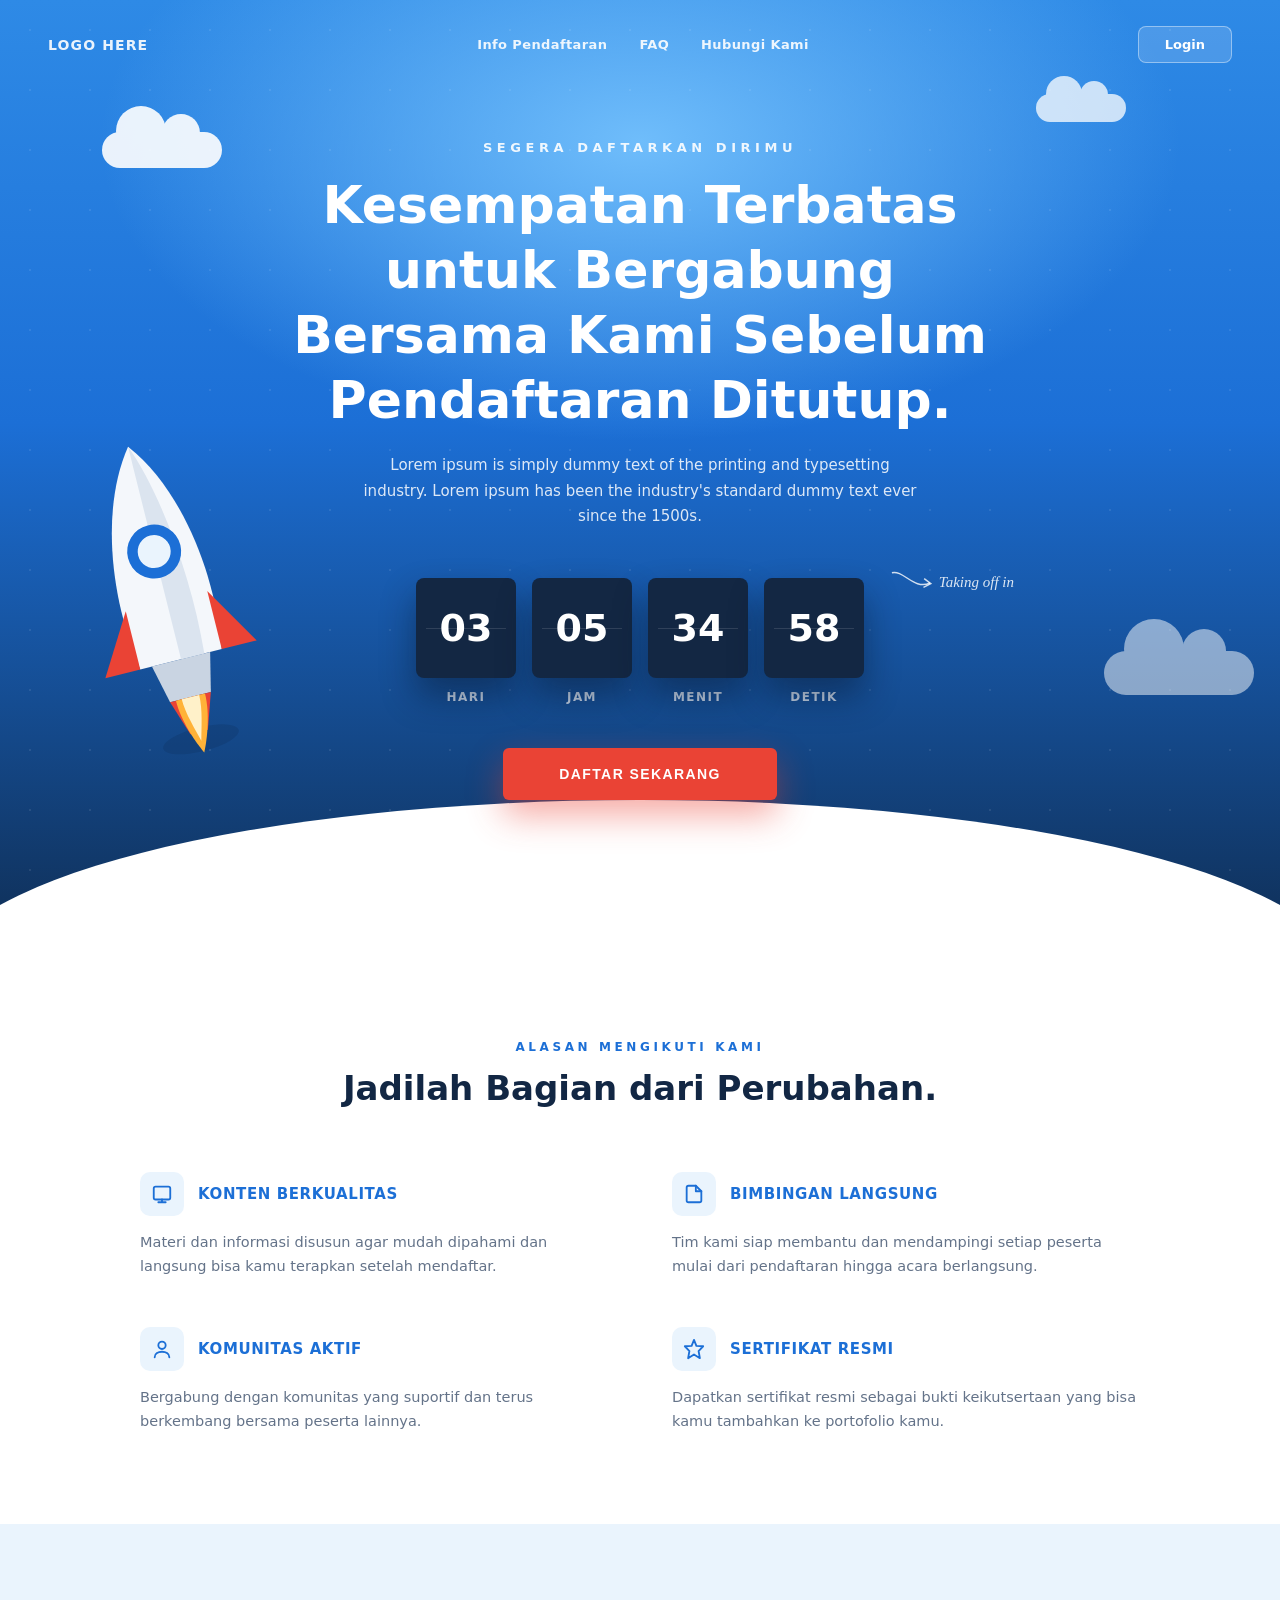
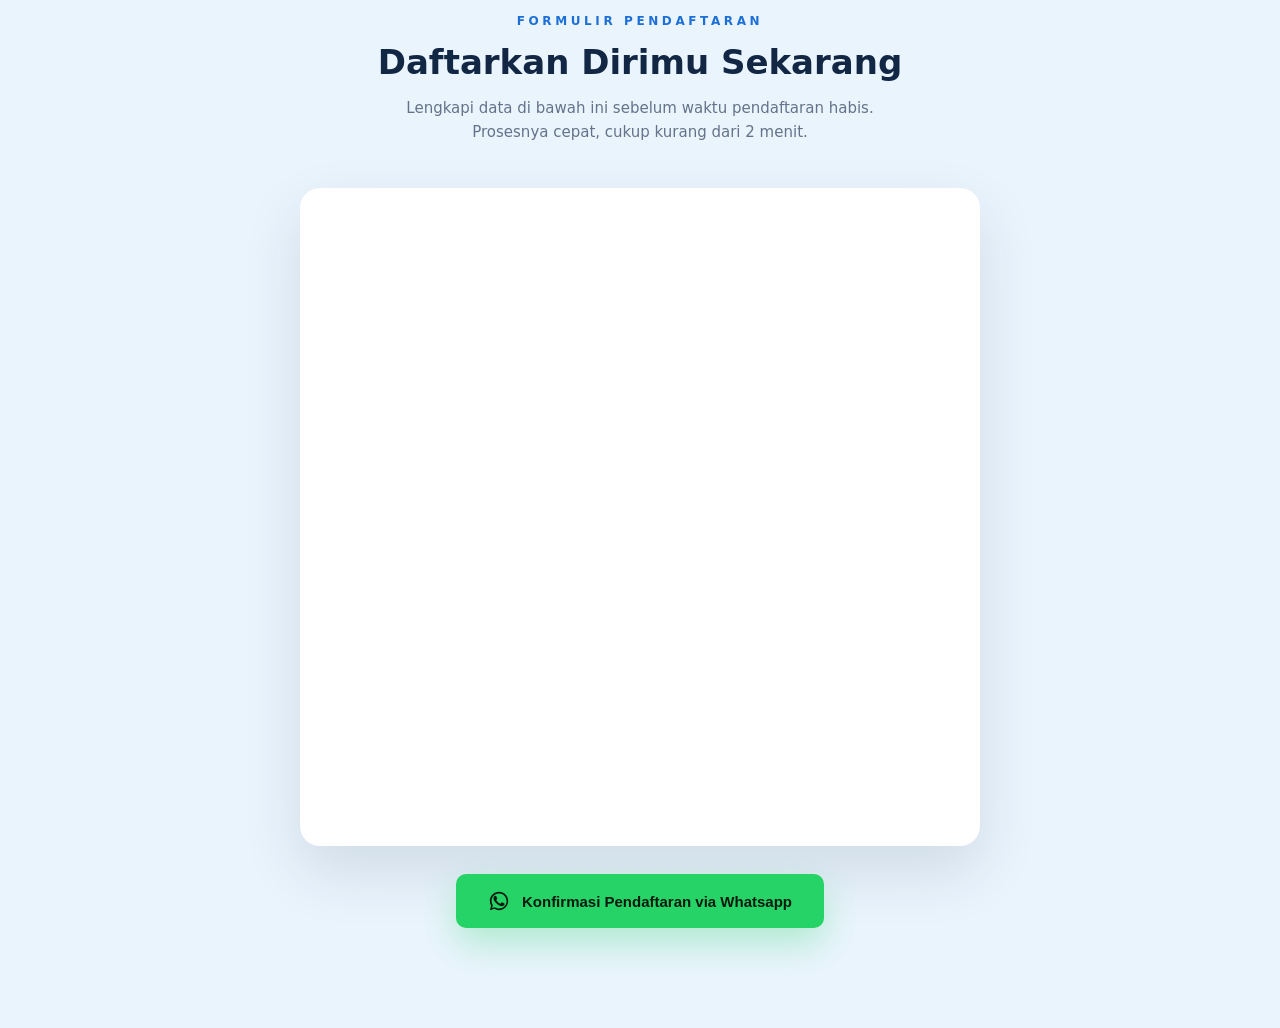
==== index.html @ ad720f19 "Initial commit" ====
<!DOCTYPE html>
<html lang="id">
<head>
<meta charset="UTF-8">
<meta name="viewport" content="width=device-width, initial-scale=1.0">
<title>Pendaftaran Segera Ditutup</title>
<style>
  :root{
    --blue-deep:#0f2f57;
    --blue-primary:#1c6fd6;
    --blue-mid:#2e8ae6;
    --blue-light:#6fbdfb;
    --blue-pale:#eaf4fd;
    --red-accent:#ea4335;
    --red-accent-dark:#d6392e;
    --clock-dark:#132743;
    --text-navy:#122744;
    --text-gray:#647389;
    --white:#ffffff;
  }

  *{margin:0;padding:0;box-sizing:border-box;}

  body{
    font-family:'Segoe UI', system-ui, -apple-system, sans-serif;
    background:var(--white);
    color:var(--text-navy);
    overflow-x:hidden;
  }

  /* ===== NAVBAR ===== */
  .navbar{
    position:absolute;
    top:0; left:0; right:0;
    z-index:20;
    display:flex;
    align-items:center;
    justify-content:space-between;
    padding:26px 48px;
  }

  .navbar .logo{
    color:var(--white);
    font-weight:700;
    letter-spacing:0.08em;
    font-size:14px;
    opacity:0.9;
  }

  .navbar .nav-links{
    display:flex;
    align-items:center;
    gap:32px;
  }

  .navbar .nav-links a{
    color:var(--white);
    text-decoration:none;
    font-size:13px;
    font-weight:600;
    letter-spacing:0.03em;
    opacity:0.9;
  }

  .navbar .nav-links a:hover{
    opacity:1;
  }

  .login-btn{
    background:rgba(255,255,255,0.15);
    border:1px solid rgba(255,255,255,0.4);
    color:var(--white);
    font-size:13px;
    font-weight:700;
    padding:10px 26px;
    border-radius:8px;
    cursor:default;
  }

  @media (max-width:760px){
    .navbar{ padding:20px 24px; }
    .navbar .nav-links{ display:none; }
  }

  /* ===== HERO / COUNTDOWN SECTION ===== */
  .hero{
    position:relative;
    min-height:100vh;
    display:flex;
    flex-direction:column;
    align-items:center;
    justify-content:center;
    padding:140px 24px 140px;
    background:
      radial-gradient(ellipse 900px 500px at 50% 15%, var(--blue-light) 0%, transparent 60%),
      linear-gradient(180deg, var(--blue-mid) 0%, var(--blue-primary) 45%, var(--blue-deep) 100%);
    overflow:hidden;
    text-align:center;
  }

  .hero::before{
    content:'';
    position:absolute;
    top:0; left:0; right:0; bottom:0;
    background-image:radial-gradient(rgba(255,255,255,0.35) 1.5px, transparent 1.5px);
    background-size:60px 60px;
    opacity:0.25;
    pointer-events:none;
  }

  .cloud{
    position:absolute;
    background:var(--white);
    border-radius:100px;
    opacity:0.9;
    filter:blur(0.2px);
  }
  .cloud::before, .cloud::after{
    content:'';
    position:absolute;
    background:var(--white);
    border-radius:50%;
  }
  .cloud1{ width:120px; height:36px; top:14%; left:8%; }
  .cloud1::before{ width:50px; height:50px; top:-26px; left:14px; }
  .cloud1::after{ width:38px; height:38px; top:-18px; left:60px; }

  .cloud2{ width:90px; height:28px; top:10%; right:12%; opacity:0.75; }
  .cloud2::before{ width:36px; height:36px; top:-18px; left:10px; }
  .cloud2::after{ width:28px; height:28px; top:-13px; left:44px; }

  .cloud3{ width:150px; height:44px; bottom:26%; right:2%; opacity:0.5; }
  .cloud3::before{ width:60px; height:60px; top:-32px; left:20px; }
  .cloud3::after{ width:44px; height:44px; top:-22px; left:78px; }

  .skyline{
    position:absolute;
    left:0; right:0; bottom:0;
    width:100%;
    height:160px;
    z-index:1;
    opacity:0.5;
  }

  .cloud-base{
    position:absolute;
    left:-5%; right:-5%; bottom:-40px;
    height:180px;
    background:var(--white);
    border-radius:50% 50% 0 0 / 100% 100% 0 0;
    z-index:2;
  }

  .rocket-wrap{
    position:absolute;
    left:6%;
    bottom:18%;
    width:180px;
    transform:rotate(-14deg);
    z-index:3;
    animation:rocket-float 4s ease-in-out infinite;
  }

  @keyframes rocket-float{
    0%,100%{ transform:rotate(-14deg) translateY(0); }
    50%{ transform:rotate(-14deg) translateY(-16px); }
  }

  @media (max-width:900px){
    .rocket-wrap{ display:none; }
  }

  .eyebrow{
    letter-spacing:0.35em;
    font-size:13px;
    color:var(--white);
    text-transform:uppercase;
    margin-bottom:18px;
    font-weight:700;
    position:relative;
    z-index:4;
    opacity:0.9;
  }

  .headline{
    font-size:clamp(32px, 5vw, 52px);
    font-weight:800;
    letter-spacing:0;
    color:var(--white);
    max-width:760px;
    line-height:1.25;
    margin-bottom:20px;
    position:relative;
    z-index:4;
  }

  .desc{
    max-width:560px;
    color:rgba(255,255,255,0.85);
    font-size:15px;
    line-height:1.7;
    margin-bottom:48px;
    position:relative;
    z-index:4;
  }

  .countdown-wrap{
    position:relative;
    z-index:4;
    margin-bottom:44px;
  }

  .taking-off{
    position:absolute;
    right:-150px;
    top:-10px;
    color:rgba(255,255,255,0.85);
    font-family:Georgia, 'Times New Roman', serif;
    font-style:italic;
    font-size:15px;
    display:flex;
    align-items:center;
    gap:6px;
  }

  .taking-off svg{
    width:44px;
    height:30px;
  }

  @media (max-width:1100px){
    .taking-off{ display:none; }
  }

  .countdown{
    display:flex;
    gap:16px;
    flex-wrap:wrap;
    justify-content:center;
  }

  .unit{
    background:var(--clock-dark);
    border-radius:8px;
    width:100px;
    height:100px;
    display:flex;
    flex-direction:column;
    align-items:center;
    justify-content:center;
    box-shadow:0 18px 34px rgba(6,20,40,0.45);
    position:relative;
  }

  .unit::after{
    content:'';
    position:absolute;
    left:10%;
    right:10%;
    top:50%;
    height:1px;
    background:rgba(255,255,255,0.12);
  }

  .unit .value{
    font-size:38px;
    font-weight:700;
    line-height:1;
    color:var(--white);
    font-variant-numeric:tabular-nums;
  }

  .countdown-labels{
    display:flex;
    gap:16px;
    justify-content:center;
    margin-top:12px;
  }

  .countdown-labels span{
    width:100px;
    font-size:12px;
    letter-spacing:0.12em;
    color:rgba(255,255,255,0.75);
    text-transform:uppercase;
    font-weight:600;
  }

  .cta-btn{
    background:var(--red-accent);
    border:none;
    color:var(--white);
    font-size:14px;
    letter-spacing:0.1em;
    font-weight:700;
    text-transform:uppercase;
    padding:18px 56px;
    border-radius:6px;
    cursor:pointer;
    box-shadow:0 15px 35px rgba(234,67,53,0.45);
    transition:transform 0.25s ease, box-shadow 0.25s ease;
    position:relative;
    z-index:4;
  }

  .cta-btn:hover{
    transform:translateY(-3px);
    box-shadow:0 20px 40px rgba(234,67,53,0.55);
  }

  @media (max-width:600px){
    .unit{ width:74px; height:74px; }
    .unit .value{ font-size:26px; }
    .countdown-labels span{ width:74px; font-size:10px; }
    .countdown{ gap:10px; }
    .countdown-labels{ gap:10px; }
  }

  /* ===== FEATURES SECTION ===== */
  .features-section{
    background:var(--white);
    padding:100px 24px 90px;
    text-align:center;
  }

  .features-eyebrow{
    letter-spacing:0.3em;
    font-size:12px;
    color:var(--blue-primary);
    text-transform:uppercase;
    font-weight:700;
    margin-bottom:14px;
  }

  .features-title{
    font-size:clamp(26px, 3.4vw, 34px);
    font-weight:800;
    color:var(--text-navy);
    margin-bottom:64px;
  }

  .features-grid{
    max-width:1000px;
    margin:0 auto;
    display:grid;
    grid-template-columns:1fr 1fr;
    gap:48px 64px;
    text-align:left;
  }

  @media (max-width:760px){
    .features-grid{ grid-template-columns:1fr; }
  }

  .feature-item .feature-head{
    display:flex;
    align-items:center;
    gap:14px;
    margin-bottom:14px;
  }

  .feature-icon{
    width:44px;
    height:44px;
    flex-shrink:0;
    border-radius:10px;
    background:var(--blue-pale);
    display:flex;
    align-items:center;
    justify-content:center;
  }

  .feature-icon svg{
    width:22px;
    height:22px;
    color:var(--blue-primary);
  }

  .feature-item h3{
    font-size:15px;
    letter-spacing:0.04em;
    color:var(--blue-primary);
    text-transform:uppercase;
    font-weight:700;
  }

  .feature-item p{
    color:var(--text-gray);
    font-size:14.5px;
    line-height:1.7;
  }

  /* ===== FORM SECTION ===== */
  .form-section{
    background:var(--blue-pale);
    display:flex;
    flex-direction:column;
    align-items:center;
    padding:90px 24px 100px;
  }

  .form-eyebrow{
    letter-spacing:0.3em;
    font-size:12px;
    color:var(--blue-primary);
    text-transform:uppercase;
    font-weight:700;
    margin-bottom:14px;
  }

  .form-title{
    font-size:clamp(26px, 3.4vw, 34px);
    font-weight:800;
    color:var(--text-navy);
    margin-bottom:14px;
    text-align:center;
  }

  .form-sub{
    color:var(--text-gray);
    font-size:15px;
    max-width:480px;
    text-align:center;
    line-height:1.6;
    margin-bottom:44px;
  }

  .form-wrap{
    width:100%;
    max-width:680px;
    background:var(--white);
    border-radius:20px;
    padding:12px;
    box-shadow:0 25px 60px rgba(18,39,68,0.12);
  }

  .form-wrap iframe{
    width:100%;
    height:70vh;
    max-height:800px;
    border:none;
    border-radius:12px;
    background:#fff;
  }

  .wa-btn{
    margin-top:28px;
    display:inline-flex;
    align-items:center;
    gap:12px;
    background:#25D366;
    color:#0b1a10;
    font-size:15px;
    font-weight:700;
    text-decoration:none;
    padding:16px 32px;
    border-radius:10px;
    border:none;
    cursor:pointer;
    box-shadow:0 15px 35px rgba(37,211,102,0.3);
    transition:transform 0.25s ease, box-shadow 0.25s ease;
  }

  .wa-btn:hover{
    transform:translateY(-3px);
    box-shadow:0 20px 45px rgba(37,211,102,0.4);
  }

  .wa-btn svg{
    width:22px;
    height:22px;
    flex-shrink:0;
  }

  /* ===== MODAL KONFIRMASI NAMA ===== */
  .modal-overlay{
    display:none;
    position:fixed;
    inset:0;
    background:rgba(15,30,55,0.55);
    backdrop-filter:blur(4px);
    align-items:center;
    justify-content:center;
    z-index:100;
    padding:20px;
  }

  .modal-overlay.active{
    display:flex;
  }

  .modal-box{
    width:100%;
    max-width:420px;
    background:var(--white);
    border-radius:16px;
    padding:32px;
    box-shadow:0 25px 60px rgba(18,39,68,0.35);
  }

  .modal-title{
    font-size:20px;
    font-weight:800;
    color:var(--text-navy);
    margin-bottom:10px;
  }

  .modal-sub{
    color:var(--text-gray);
    font-size:14px;
    line-height:1.6;
    margin-bottom:20px;
  }

  .modal-input{
    width:100%;
    background:var(--blue-pale);
    border:1px solid rgba(28,111,214,0.2);
    color:var(--text-navy);
    font-size:15px;
    padding:14px 16px;
    border-radius:10px;
    outline:none;
    transition:border-color 0.2s ease;
  }

  .modal-input:focus{
    border-color:var(--blue-primary);
  }

  .modal-error{
    display:none;
    color:var(--red-accent);
    font-size:13px;
    margin-top:8px;
  }

  .modal-error.active{
    display:block;
  }

  .modal-actions{
    display:flex;
    gap:12px;
    margin-top:24px;
  }

  .modal-btn{
    flex:1;
    border:none;
    border-radius:10px;
    padding:14px 16px;
    font-size:14px;
    font-weight:700;
    cursor:pointer;
    transition:transform 0.2s ease, opacity 0.2s ease;
  }

  .modal-btn:hover{
    transform:translateY(-2px);
  }

  .modal-btn-cancel{
    background:var(--blue-pale);
    color:var(--text-gray);
  }

  .modal-btn-confirm{
    background:#25D366;
    color:#0b1a10;
  }
</style>
</head>
<body>

<nav class="navbar">
  <div class="logo">LOGO HERE</div>
  <div class="nav-links">
    <a href="#formSection">Info Pendaftaran</a>
    <a href="#featuresSection">FAQ</a>
    <a href="#formSection">Hubungi Kami</a>
  </div>
  <div class="login-btn">Login</div>
</nav>

<!-- ===== HERO / COUNTDOWN ===== -->
<section class="hero">
  <div class="cloud cloud1"></div>
  <div class="cloud cloud2"></div>
  <div class="cloud cloud3"></div>

  <div class="rocket-wrap">
    <svg viewBox="0 0 120 220" xmlns="http://www.w3.org/2000/svg">
      <ellipse cx="60" cy="205" rx="26" ry="8" fill="#0f2f57" opacity="0.25"/>
      <path d="M60 4C88 40 96 100 88 150L32 150C24 100 32 40 60 4Z" fill="#f4f7fb"/>
      <path d="M60 4C74 40 80 100 76 150L60 150Z" fill="#dbe4ef"/>
      <circle cx="60" cy="76" r="18" fill="#1c6fd6"/>
      <circle cx="60" cy="76" r="11" fill="#eaf4fd"/>
      <path d="M32 110L8 150L32 150Z" fill="#ea4335"/>
      <path d="M88 110L112 150L88 150Z" fill="#ea4335"/>
      <path d="M40 150L80 150L74 176L46 176Z" fill="#c9d4e2"/>
      <path d="M46 176L74 176L66 200L54 200Z" fill="#ea4335"/>
      <path d="M50 176C50 190 56 206 60 214C64 206 70 190 70 176Z" fill="#ffb238"/>
      <path d="M54 176C54 186 58 198 60 206C62 198 66 186 66 176Z" fill="#fff1c9"/>
    </svg>
  </div>

  <p class="eyebrow">Segera Daftarkan Dirimu</p>
  <h1 class="headline">Kesempatan Terbatas untuk Bergabung Bersama Kami Sebelum Pendaftaran Ditutup.</h1>

  <p class="desc">
    Lorem ipsum is simply dummy text of the printing and typesetting industry.
    Lorem ipsum has been the industry's standard dummy text ever since the 1500s.
  </p>

  <div class="countdown-wrap">
    <div class="taking-off">
      <svg viewBox="0 0 60 40" fill="none" xmlns="http://www.w3.org/2000/svg">
        <path d="M4 6C20 2 34 30 56 20" stroke="rgba(255,255,255,0.8)" stroke-width="2" fill="none"/>
        <path d="M48 14L57 21L47 26" stroke="rgba(255,255,255,0.8)" stroke-width="2" fill="none"/>
      </svg>
      Taking off in
    </div>
    <div class="countdown" id="countdown">
      <div class="unit"><span class="value" id="days">00</span></div>
      <div class="unit"><span class="value" id="hours">00</span></div>
      <div class="unit"><span class="value" id="minutes">00</span></div>
      <div class="unit"><span class="value" id="seconds">00</span></div>
    </div>
    <div class="countdown-labels">
      <span>Hari</span>
      <span>Jam</span>
      <span>Menit</span>
      <span>Detik</span>
    </div>
  </div>

  <button class="cta-btn" id="registerBtn">Daftar Sekarang</button>

  <div class="cloud-base"></div>
</section>

<!-- ===== FEATURES / ALASAN ===== -->
<section class="features-section" id="featuresSection">
  <p class="features-eyebrow">Alasan Mengikuti Kami</p>
  <h2 class="features-title">Jadilah Bagian dari Perubahan.</h2>

  <div class="features-grid">
    <div class="feature-item">
      <div class="feature-head">
        <div class="feature-icon">
          <svg viewBox="0 0 24 24" fill="none" stroke="currentColor" stroke-width="2" stroke-linecap="round" stroke-linejoin="round"><rect x="3" y="4" width="18" height="14" rx="2"/><path d="M8 21h8M12 18v3"/></svg>
        </div>
        <h3>Konten Berkualitas</h3>
      </div>
      <p>Materi dan informasi disusun agar mudah dipahami dan langsung bisa kamu terapkan setelah mendaftar.</p>
    </div>

    <div class="feature-item">
      <div class="feature-head">
        <div class="feature-icon">
          <svg viewBox="0 0 24 24" fill="none" stroke="currentColor" stroke-width="2" stroke-linecap="round" stroke-linejoin="round"><path d="M4 19V5a2 2 0 0 1 2-2h8l6 6v10a2 2 0 0 1-2 2H6a2 2 0 0 1-2-2Z"/><path d="M14 3v6h6"/></svg>
        </div>
        <h3>Bimbingan Langsung</h3>
      </div>
      <p>Tim kami siap membantu dan mendampingi setiap peserta mulai dari pendaftaran hingga acara berlangsung.</p>
    </div>

    <div class="feature-item">
      <div class="feature-head">
        <div class="feature-icon">
          <svg viewBox="0 0 24 24" fill="none" stroke="currentColor" stroke-width="2" stroke-linecap="round" stroke-linejoin="round"><circle cx="12" cy="8" r="4"/><path d="M4 21c0-4 4-6 8-6s8 2 8 6"/></svg>
        </div>
        <h3>Komunitas Aktif</h3>
      </div>
      <p>Bergabung dengan komunitas yang suportif dan terus berkembang bersama peserta lainnya.</p>
    </div>

    <div class="feature-item">
      <div class="feature-head">
        <div class="feature-icon">
          <svg viewBox="0 0 24 24" fill="none" stroke="currentColor" stroke-width="2" stroke-linecap="round" stroke-linejoin="round"><path d="M12 2l2.6 6.6L22 9l-5 5.2L18.4 22 12 18l-6.4 4L7 14.2 2 9l7.4-.4Z"/></svg>
        </div>
        <h3>Sertifikat Resmi</h3>
      </div>
      <p>Dapatkan sertifikat resmi sebagai bukti keikutsertaan yang bisa kamu tambahkan ke portofolio kamu.</p>
    </div>
  </div>
</section>

<!-- ===== FORM SECTION ===== -->
<section class="form-section" id="formSection">
  <p class="form-eyebrow">Formulir Pendaftaran</p>
  <h2 class="form-title">Daftarkan Dirimu Sekarang</h2>
  <p class="form-sub">Lengkapi data di bawah ini sebelum waktu pendaftaran habis. Prosesnya cepat, cukup kurang dari 2 menit.</p>

  <div class="form-wrap">
    <!-- Ganti src di bawah ini dengan link embed Google Form kamu sendiri -->
    <!-- Cara ambil link embed: buka Google Form > titik tiga (⋮) > Sematkan (Embed) HTML > salin URL di dalam src="..." -->
    <iframe
      src="https://docs.google.com/forms/d/e/1FAIpQLSfkDWitQSbugK_xaqksPC8Q58WDr8UUToO0bqQzkQoJI_rfOQ/viewform?embedded=true"
      title="Formulir Pendaftaran"
      scrolling="yes">
      Memuat formulir…
    </iframe>
  </div>

  <button class="wa-btn" id="waBtn" type="button">
    <svg viewBox="0 0 24 24" fill="currentColor" xmlns="http://www.w3.org/2000/svg">
      <path d="M17.472 14.382c-.297-.149-1.758-.867-2.03-.967-.273-.099-.472-.148-.67.15-.197.297-.767.966-.94 1.164-.173.199-.347.223-.644.075-.297-.15-1.255-.463-2.39-1.475-.883-.788-1.48-1.761-1.653-2.059-.173-.297-.018-.458.13-.606.134-.133.298-.347.446-.52.149-.174.198-.298.298-.497.099-.198.05-.372-.025-.521-.075-.149-.669-1.612-.916-2.207-.242-.579-.487-.5-.669-.51-.173-.008-.371-.01-.57-.01-.198 0-.52.074-.792.372-.272.297-1.04 1.016-1.04 2.479 0 1.462 1.065 2.875 1.213 3.074.149.198 2.096 3.2 5.077 4.487.709.306 1.262.489 1.694.625.712.227 1.36.195 1.871.118.571-.085 1.758-.719 2.006-1.413.248-.694.248-1.289.173-1.413-.074-.124-.272-.198-.57-.347z"/>
      <path d="M12.004 2C6.486 2 2 6.486 2 12.004c0 1.87.505 3.68 1.462 5.267L2 22l4.868-1.437a9.958 9.958 0 0 0 5.136 1.404h.004c5.518 0 10.004-4.486 10.004-10.004S17.522 2 12.004 2zm0 18.166h-.003a8.15 8.15 0 0 1-4.16-1.14l-.298-.177-3.104.916.925-3.15-.194-.31a8.145 8.145 0 0 1-1.256-4.301c0-4.514 3.674-8.188 8.193-8.188 2.188 0 4.245.853 5.792 2.4a8.13 8.13 0 0 1 2.397 5.792c0 4.514-3.674 8.158-8.292 8.158z"/>
    </svg>
    Konfirmasi Pendaftaran via Whatsapp
  </button>
</section>

<!-- ===== MODAL KONFIRMASI NAMA ===== -->
<div class="modal-overlay" id="nameModalOverlay">
  <div class="modal-box">
    <h3 class="modal-title">Konfirmasi Pendaftaran</h3>
    <p class="modal-sub">Masukkan nama kamu, nanti otomatis terisi di pesan Whatsapp.</p>
    <input type="text" id="nameInput" class="modal-input" placeholder="Nama lengkap" autocomplete="name">
    <p class="modal-error" id="nameError">Nama tidak boleh kosong.</p>
    <div class="modal-actions">
      <button type="button" class="modal-btn modal-btn-cancel" id="modalCancelBtn">Batal</button>
      <button type="button" class="modal-btn modal-btn-confirm" id="modalConfirmBtn">Kirim</button>
    </div>
  </div>
</div>

<script>
  // ===== SET TARGET WAKTU COUNTDOWN =====
  // Ubah tanggal target sesuai kebutuhan (format: 'YYYY-MM-DDTHH:mm:ss')
  const targetDate = new Date();
  targetDate.setDate(targetDate.getDate() + 3);
  targetDate.setHours(targetDate.getHours() + 5);
  targetDate.setMinutes(targetDate.getMinutes() + 35);

  function updateCountdown(){
    const now = new Date();
    let diff = targetDate - now;

    if(diff < 0) diff = 0;

    const days = Math.floor(diff / (1000*60*60*24));
    const hours = Math.floor((diff / (1000*60*60)) % 24);
    const minutes = Math.floor((diff / (1000*60)) % 60);
    const seconds = Math.floor((diff / 1000) % 60);

    document.getElementById('days').textContent = String(days).padStart(2,'0');
    document.getElementById('hours').textContent = String(hours).padStart(2,'0');
    document.getElementById('minutes').textContent = String(minutes).padStart(2,'0');
    document.getElementById('seconds').textContent = String(seconds).padStart(2,'0');
  }

  updateCountdown();
  setInterval(updateCountdown, 1000);

  // ===== SCROLL OTOMATIS SAAT TOMBOL DIKLIK =====
  document.getElementById('registerBtn').addEventListener('click', function(){
    document.getElementById('formSection').scrollIntoView({ behavior:'smooth' });
  });

  // ===== POPUP KONFIRMASI NAMA SEBELUM KE WHATSAPP =====
  const waPhoneNumber = '6285710116209';
  const overlay = document.getElementById('nameModalOverlay');
  const nameInput = document.getElementById('nameInput');
  const nameError = document.getElementById('nameError');

  function openNameModal(){
    overlay.classList.add('active');
    nameError.classList.remove('active');
    nameInput.value = '';
    setTimeout(() => nameInput.focus(), 50);
  }

  function closeNameModal(){
    overlay.classList.remove('active');
  }

  document.getElementById('waBtn').addEventListener('click', openNameModal);
  document.getElementById('modalCancelBtn').addEventListener('click', closeNameModal);

  overlay.addEventListener('click', function(e){
    if(e.target === overlay) closeNameModal();
  });

  function confirmAndGoToWhatsapp(){
    const name = nameInput.value.trim();
    if(!name){
      nameError.classList.add('active');
      nameInput.focus();
      return;
    }
    const message = `Halo,\nNama saya ${name}\n\nKonfirmasi sudah melakukan pendaftaran`;
    const url = `https://wa.me/${waPhoneNumber}?text=${encodeURIComponent(message)}`;
    window.open(url, '_blank', 'noopener,noreferrer');
    closeNameModal();
  }

  document.getElementById('modalConfirmBtn').addEventListener('click', confirmAndGoToWhatsapp);
  nameInput.addEventListener('keydown', function(e){
    if(e.key === 'Enter') confirmAndGoToWhatsapp();
  });
</script>

</body>
</html>
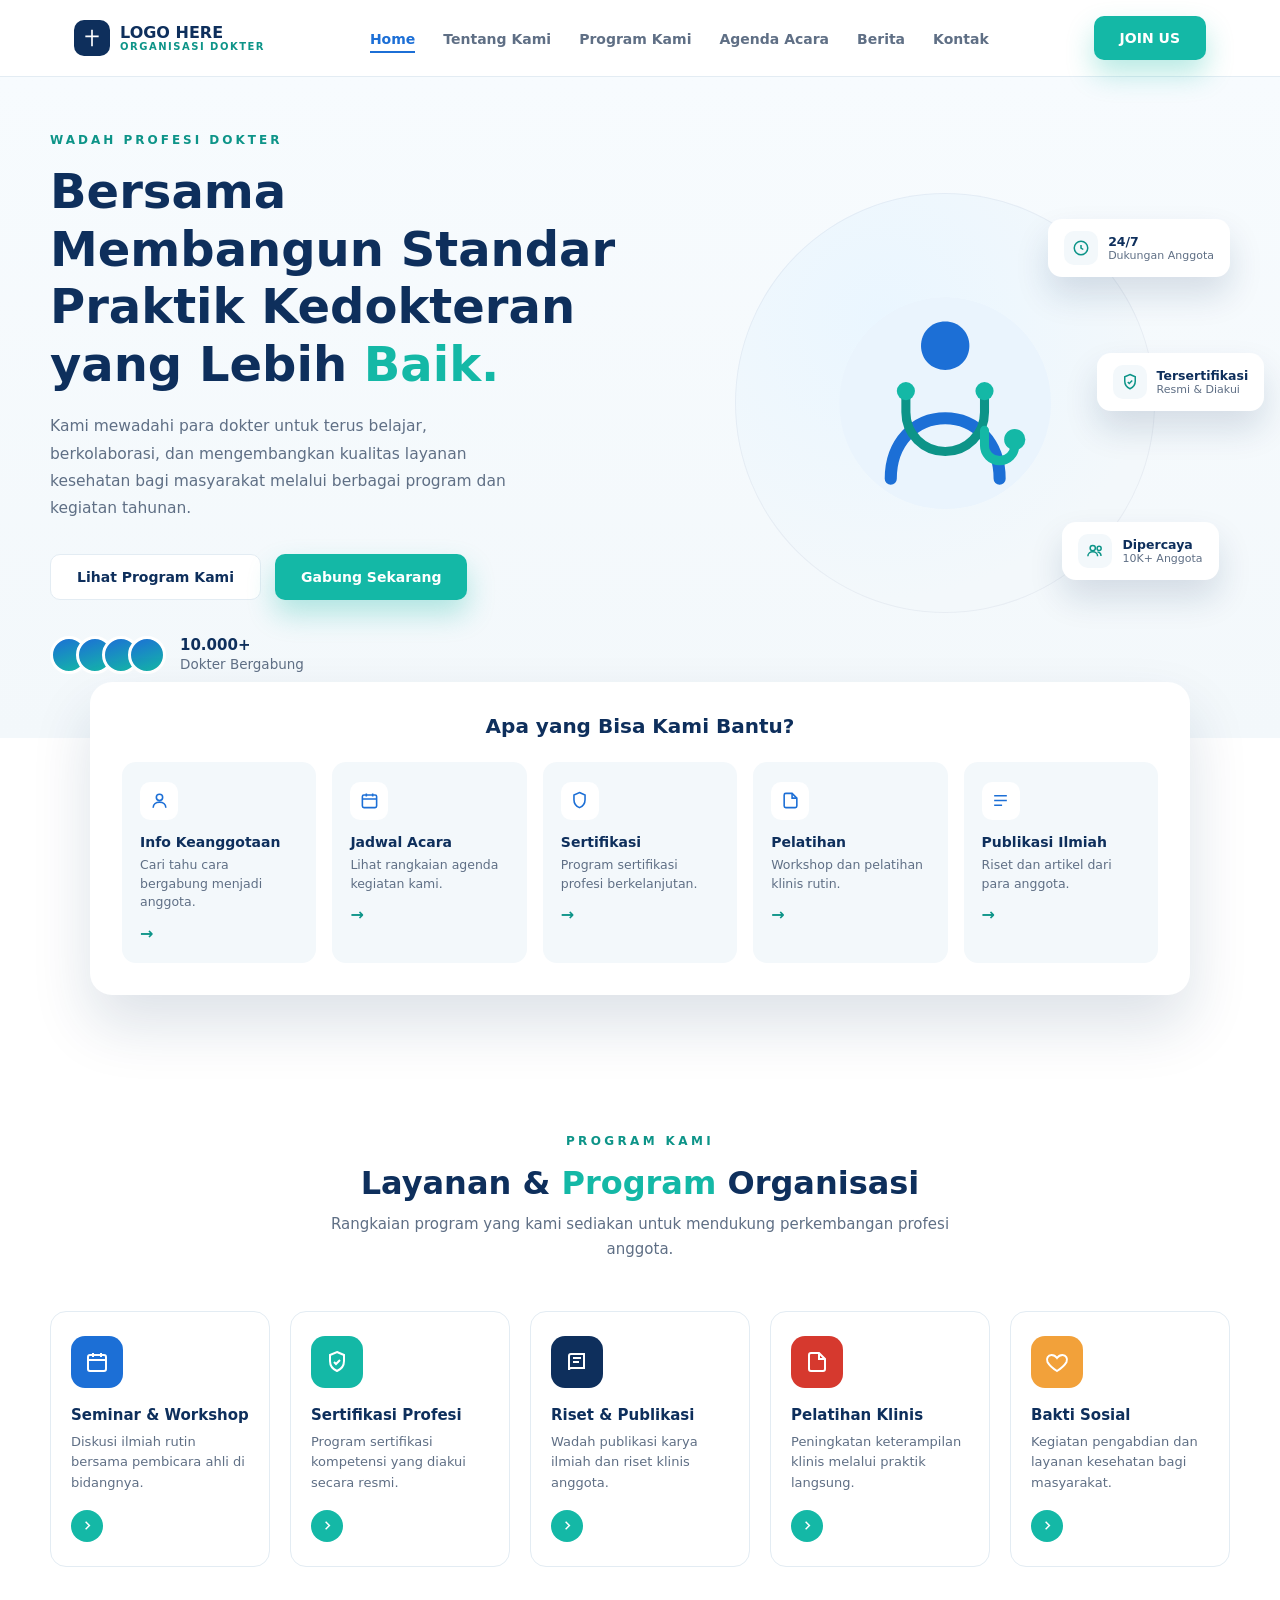
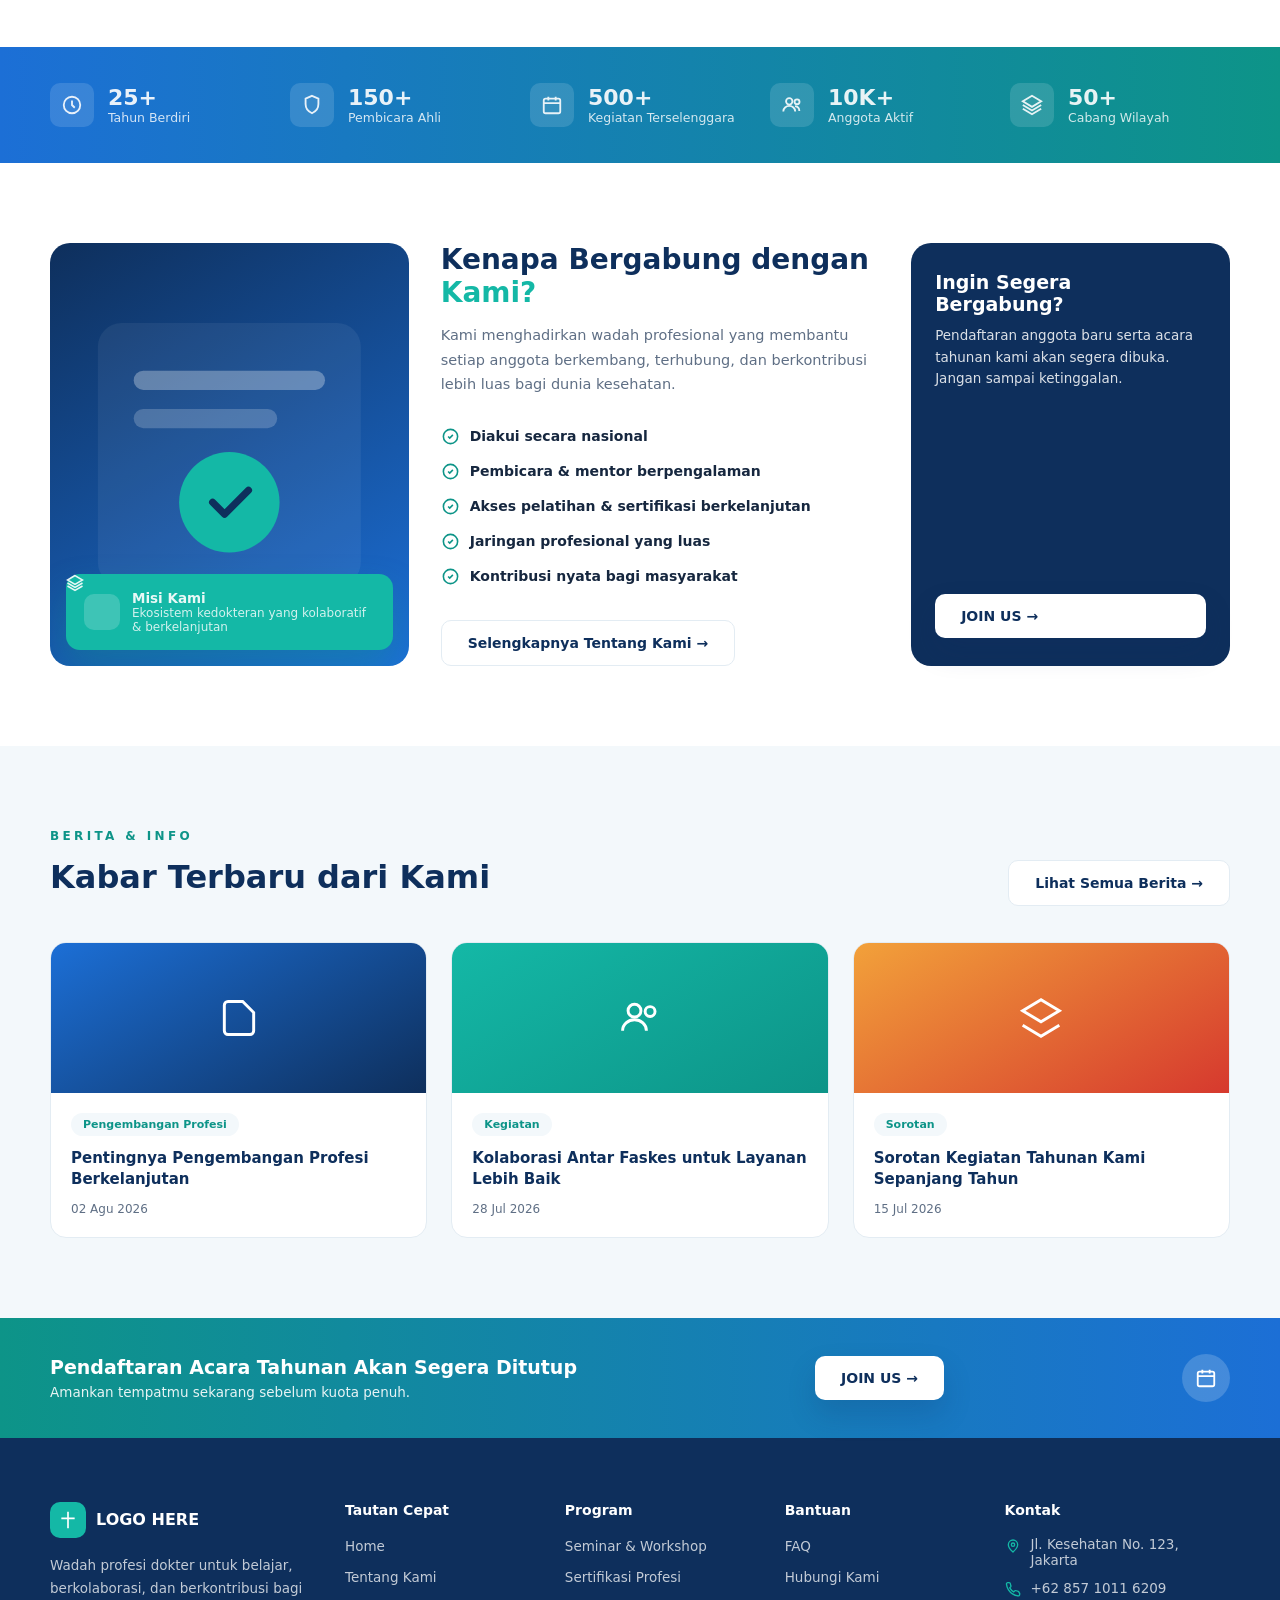
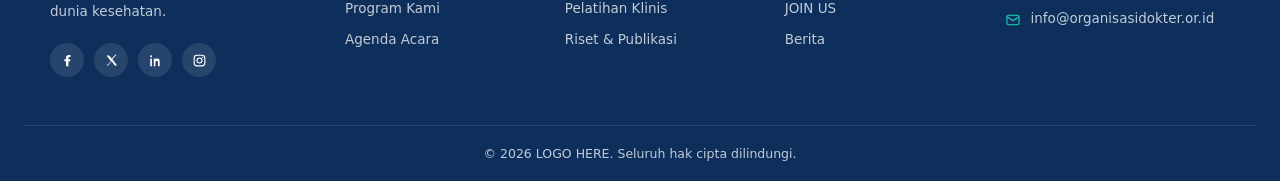
==== commit cdc2d01a: "Add CSS styles and JavaScript functionality for responsive navigation and page elements - Created si" ====
--- a/index.html
+++ b/index.html
@@ -3,806 +3,344 @@
 <head>
 <meta charset="UTF-8">
 <meta name="viewport" content="width=device-width, initial-scale=1.0">
-<title>Pendaftaran Segera Ditutup</title>
-<style>
-  :root{
-    --blue-deep:#0f2f57;
-    --blue-primary:#1c6fd6;
-    --blue-mid:#2e8ae6;
-    --blue-light:#6fbdfb;
-    --blue-pale:#eaf4fd;
-    --red-accent:#ea4335;
-    --red-accent-dark:#d6392e;
-    --clock-dark:#132743;
-    --text-navy:#122744;
-    --text-gray:#647389;
-    --white:#ffffff;
-  }
-
-  *{margin:0;padding:0;box-sizing:border-box;}
-
-  body{
-    font-family:'Segoe UI', system-ui, -apple-system, sans-serif;
-    background:var(--white);
-    color:var(--text-navy);
-    overflow-x:hidden;
-  }
-
-  /* ===== NAVBAR ===== */
-  .navbar{
-    position:absolute;
-    top:0; left:0; right:0;
-    z-index:20;
-    display:flex;
-    align-items:center;
-    justify-content:space-between;
-    padding:26px 48px;
-  }
-
-  .navbar .logo{
-    color:var(--white);
-    font-weight:700;
-    letter-spacing:0.08em;
-    font-size:14px;
-    opacity:0.9;
-  }
-
-  .navbar .nav-links{
-    display:flex;
-    align-items:center;
-    gap:32px;
-  }
-
-  .navbar .nav-links a{
-    color:var(--white);
-    text-decoration:none;
-    font-size:13px;
-    font-weight:600;
-    letter-spacing:0.03em;
-    opacity:0.9;
-  }
-
-  .navbar .nav-links a:hover{
-    opacity:1;
-  }
-
-  .login-btn{
-    background:rgba(255,255,255,0.15);
-    border:1px solid rgba(255,255,255,0.4);
-    color:var(--white);
-    font-size:13px;
-    font-weight:700;
-    padding:10px 26px;
-    border-radius:8px;
-    cursor:default;
-  }
-
-  @media (max-width:760px){
-    .navbar{ padding:20px 24px; }
-    .navbar .nav-links{ display:none; }
-  }
-
-  /* ===== HERO / COUNTDOWN SECTION ===== */
-  .hero{
-    position:relative;
-    min-height:100vh;
-    display:flex;
-    flex-direction:column;
-    align-items:center;
-    justify-content:center;
-    padding:140px 24px 140px;
-    background:
-      radial-gradient(ellipse 900px 500px at 50% 15%, var(--blue-light) 0%, transparent 60%),
-      linear-gradient(180deg, var(--blue-mid) 0%, var(--blue-primary) 45%, var(--blue-deep) 100%);
-    overflow:hidden;
-    text-align:center;
-  }
-
-  .hero::before{
-    content:'';
-    position:absolute;
-    top:0; left:0; right:0; bottom:0;
-    background-image:radial-gradient(rgba(255,255,255,0.35) 1.5px, transparent 1.5px);
-    background-size:60px 60px;
-    opacity:0.25;
-    pointer-events:none;
-  }
-
-  .cloud{
-    position:absolute;
-    background:var(--white);
-    border-radius:100px;
-    opacity:0.9;
-    filter:blur(0.2px);
-  }
-  .cloud::before, .cloud::after{
-    content:'';
-    position:absolute;
-    background:var(--white);
-    border-radius:50%;
-  }
-  .cloud1{ width:120px; height:36px; top:14%; left:8%; }
-  .cloud1::before{ width:50px; height:50px; top:-26px; left:14px; }
-  .cloud1::after{ width:38px; height:38px; top:-18px; left:60px; }
-
-  .cloud2{ width:90px; height:28px; top:10%; right:12%; opacity:0.75; }
-  .cloud2::before{ width:36px; height:36px; top:-18px; left:10px; }
-  .cloud2::after{ width:28px; height:28px; top:-13px; left:44px; }
-
-  .cloud3{ width:150px; height:44px; bottom:26%; right:2%; opacity:0.5; }
-  .cloud3::before{ width:60px; height:60px; top:-32px; left:20px; }
-  .cloud3::after{ width:44px; height:44px; top:-22px; left:78px; }
-
-  .skyline{
-    position:absolute;
-    left:0; right:0; bottom:0;
-    width:100%;
-    height:160px;
-    z-index:1;
-    opacity:0.5;
-  }
-
-  .cloud-base{
-    position:absolute;
-    left:-5%; right:-5%; bottom:-40px;
-    height:180px;
-    background:var(--white);
-    border-radius:50% 50% 0 0 / 100% 100% 0 0;
-    z-index:2;
-  }
-
-  .rocket-wrap{
-    position:absolute;
-    left:6%;
-    bottom:18%;
-    width:180px;
-    transform:rotate(-14deg);
-    z-index:3;
-    animation:rocket-float 4s ease-in-out infinite;
-  }
-
-  @keyframes rocket-float{
-    0%,100%{ transform:rotate(-14deg) translateY(0); }
-    50%{ transform:rotate(-14deg) translateY(-16px); }
-  }
-
-  @media (max-width:900px){
-    .rocket-wrap{ display:none; }
-  }
-
-  .eyebrow{
-    letter-spacing:0.35em;
-    font-size:13px;
-    color:var(--white);
-    text-transform:uppercase;
-    margin-bottom:18px;
-    font-weight:700;
-    position:relative;
-    z-index:4;
-    opacity:0.9;
-  }
-
-  .headline{
-    font-size:clamp(32px, 5vw, 52px);
-    font-weight:800;
-    letter-spacing:0;
-    color:var(--white);
-    max-width:760px;
-    line-height:1.25;
-    margin-bottom:20px;
-    position:relative;
-    z-index:4;
-  }
-
-  .desc{
-    max-width:560px;
-    color:rgba(255,255,255,0.85);
-    font-size:15px;
-    line-height:1.7;
-    margin-bottom:48px;
-    position:relative;
-    z-index:4;
-  }
-
-  .countdown-wrap{
-    position:relative;
-    z-index:4;
-    margin-bottom:44px;
-  }
-
-  .taking-off{
-    position:absolute;
-    right:-150px;
-    top:-10px;
-    color:rgba(255,255,255,0.85);
-    font-family:Georgia, 'Times New Roman', serif;
-    font-style:italic;
-    font-size:15px;
-    display:flex;
-    align-items:center;
-    gap:6px;
-  }
-
-  .taking-off svg{
-    width:44px;
-    height:30px;
-  }
-
-  @media (max-width:1100px){
-    .taking-off{ display:none; }
-  }
-
-  .countdown{
-    display:flex;
-    gap:16px;
-    flex-wrap:wrap;
-    justify-content:center;
-  }
-
-  .unit{
-    background:var(--clock-dark);
-    border-radius:8px;
-    width:100px;
-    height:100px;
-    display:flex;
-    flex-direction:column;
-    align-items:center;
-    justify-content:center;
-    box-shadow:0 18px 34px rgba(6,20,40,0.45);
-    position:relative;
-  }
-
-  .unit::after{
-    content:'';
-    position:absolute;
-    left:10%;
-    right:10%;
-    top:50%;
-    height:1px;
-    background:rgba(255,255,255,0.12);
-  }
-
-  .unit .value{
-    font-size:38px;
-    font-weight:700;
-    line-height:1;
-    color:var(--white);
-    font-variant-numeric:tabular-nums;
-  }
-
-  .countdown-labels{
-    display:flex;
-    gap:16px;
-    justify-content:center;
-    margin-top:12px;
-  }
-
-  .countdown-labels span{
-    width:100px;
-    font-size:12px;
-    letter-spacing:0.12em;
-    color:rgba(255,255,255,0.75);
-    text-transform:uppercase;
-    font-weight:600;
-  }
-
-  .cta-btn{
-    background:var(--red-accent);
-    border:none;
-    color:var(--white);
-    font-size:14px;
-    letter-spacing:0.1em;
-    font-weight:700;
-    text-transform:uppercase;
-    padding:18px 56px;
-    border-radius:6px;
-    cursor:pointer;
-    box-shadow:0 15px 35px rgba(234,67,53,0.45);
-    transition:transform 0.25s ease, box-shadow 0.25s ease;
-    position:relative;
-    z-index:4;
-  }
-
-  .cta-btn:hover{
-    transform:translateY(-3px);
-    box-shadow:0 20px 40px rgba(234,67,53,0.55);
-  }
-
-  @media (max-width:600px){
-    .unit{ width:74px; height:74px; }
-    .unit .value{ font-size:26px; }
-    .countdown-labels span{ width:74px; font-size:10px; }
-    .countdown{ gap:10px; }
-    .countdown-labels{ gap:10px; }
-  }
-
-  /* ===== FEATURES SECTION ===== */
-  .features-section{
-    background:var(--white);
-    padding:100px 24px 90px;
-    text-align:center;
-  }
-
-  .features-eyebrow{
-    letter-spacing:0.3em;
-    font-size:12px;
-    color:var(--blue-primary);
-    text-transform:uppercase;
-    font-weight:700;
-    margin-bottom:14px;
-  }
-
-  .features-title{
-    font-size:clamp(26px, 3.4vw, 34px);
-    font-weight:800;
-    color:var(--text-navy);
-    margin-bottom:64px;
-  }
-
-  .features-grid{
-    max-width:1000px;
-    margin:0 auto;
-    display:grid;
-    grid-template-columns:1fr 1fr;
-    gap:48px 64px;
-    text-align:left;
-  }
-
-  @media (max-width:760px){
-    .features-grid{ grid-template-columns:1fr; }
-  }
-
-  .feature-item .feature-head{
-    display:flex;
-    align-items:center;
-    gap:14px;
-    margin-bottom:14px;
-  }
-
-  .feature-icon{
-    width:44px;
-    height:44px;
-    flex-shrink:0;
-    border-radius:10px;
-    background:var(--blue-pale);
-    display:flex;
-    align-items:center;
-    justify-content:center;
-  }
-
-  .feature-icon svg{
-    width:22px;
-    height:22px;
-    color:var(--blue-primary);
-  }
-
-  .feature-item h3{
-    font-size:15px;
-    letter-spacing:0.04em;
-    color:var(--blue-primary);
-    text-transform:uppercase;
-    font-weight:700;
-  }
-
-  .feature-item p{
-    color:var(--text-gray);
-    font-size:14.5px;
-    line-height:1.7;
-  }
-
-  /* ===== FORM SECTION ===== */
-  .form-section{
-    background:var(--blue-pale);
-    display:flex;
-    flex-direction:column;
-    align-items:center;
-    padding:90px 24px 100px;
-  }
-
-  .form-eyebrow{
-    letter-spacing:0.3em;
-    font-size:12px;
-    color:var(--blue-primary);
-    text-transform:uppercase;
-    font-weight:700;
-    margin-bottom:14px;
-  }
-
-  .form-title{
-    font-size:clamp(26px, 3.4vw, 34px);
-    font-weight:800;
-    color:var(--text-navy);
-    margin-bottom:14px;
-    text-align:center;
-  }
-
-  .form-sub{
-    color:var(--text-gray);
-    font-size:15px;
-    max-width:480px;
-    text-align:center;
-    line-height:1.6;
-    margin-bottom:44px;
-  }
-
-  .form-wrap{
-    width:100%;
-    max-width:680px;
-    background:var(--white);
-    border-radius:20px;
-    padding:12px;
-    box-shadow:0 25px 60px rgba(18,39,68,0.12);
-  }
-
-  .form-wrap iframe{
-    width:100%;
-    height:70vh;
-    max-height:800px;
-    border:none;
-    border-radius:12px;
-    background:#fff;
-  }
-
-  .wa-btn{
-    margin-top:28px;
-    display:inline-flex;
-    align-items:center;
-    gap:12px;
-    background:#25D366;
-    color:#0b1a10;
-    font-size:15px;
-    font-weight:700;
-    text-decoration:none;
-    padding:16px 32px;
-    border-radius:10px;
-    border:none;
-    cursor:pointer;
-    box-shadow:0 15px 35px rgba(37,211,102,0.3);
-    transition:transform 0.25s ease, box-shadow 0.25s ease;
-  }
-
-  .wa-btn:hover{
-    transform:translateY(-3px);
-    box-shadow:0 20px 45px rgba(37,211,102,0.4);
-  }
-
-  .wa-btn svg{
-    width:22px;
-    height:22px;
-    flex-shrink:0;
-  }
-
-  /* ===== MODAL KONFIRMASI NAMA ===== */
-  .modal-overlay{
-    display:none;
-    position:fixed;
-    inset:0;
-    background:rgba(15,30,55,0.55);
-    backdrop-filter:blur(4px);
-    align-items:center;
-    justify-content:center;
-    z-index:100;
-    padding:20px;
-  }
-
-  .modal-overlay.active{
-    display:flex;
-  }
-
-  .modal-box{
-    width:100%;
-    max-width:420px;
-    background:var(--white);
-    border-radius:16px;
-    padding:32px;
-    box-shadow:0 25px 60px rgba(18,39,68,0.35);
-  }
-
-  .modal-title{
-    font-size:20px;
-    font-weight:800;
-    color:var(--text-navy);
-    margin-bottom:10px;
-  }
-
-  .modal-sub{
-    color:var(--text-gray);
-    font-size:14px;
-    line-height:1.6;
-    margin-bottom:20px;
-  }
-
-  .modal-input{
-    width:100%;
-    background:var(--blue-pale);
-    border:1px solid rgba(28,111,214,0.2);
-    color:var(--text-navy);
-    font-size:15px;
-    padding:14px 16px;
-    border-radius:10px;
-    outline:none;
-    transition:border-color 0.2s ease;
-  }
-
-  .modal-input:focus{
-    border-color:var(--blue-primary);
-  }
-
-  .modal-error{
-    display:none;
-    color:var(--red-accent);
-    font-size:13px;
-    margin-top:8px;
-  }
-
-  .modal-error.active{
-    display:block;
-  }
-
-  .modal-actions{
-    display:flex;
-    gap:12px;
-    margin-top:24px;
-  }
-
-  .modal-btn{
-    flex:1;
-    border:none;
-    border-radius:10px;
-    padding:14px 16px;
-    font-size:14px;
-    font-weight:700;
-    cursor:pointer;
-    transition:transform 0.2s ease, opacity 0.2s ease;
-  }
-
-  .modal-btn:hover{
-    transform:translateY(-2px);
-  }
-
-  .modal-btn-cancel{
-    background:var(--blue-pale);
-    color:var(--text-gray);
-  }
-
-  .modal-btn-confirm{
-    background:#25D366;
-    color:#0b1a10;
-  }
-</style>
+<title>Beranda | Organisasi Dokter</title>
+<link rel="stylesheet" href="site.css">
 </head>
 <body>
 
-<nav class="navbar">
-  <div class="logo">LOGO HERE</div>
-  <div class="nav-links">
-    <a href="#formSection">Info Pendaftaran</a>
-    <a href="#featuresSection">FAQ</a>
-    <a href="#formSection">Hubungi Kami</a>
-  </div>
-  <div class="login-btn">Login</div>
-</nav>
-
-<!-- ===== HERO / COUNTDOWN ===== -->
-<section class="hero">
-  <div class="cloud cloud1"></div>
-  <div class="cloud cloud2"></div>
-  <div class="cloud cloud3"></div>
-
-  <div class="rocket-wrap">
-    <svg viewBox="0 0 120 220" xmlns="http://www.w3.org/2000/svg">
-      <ellipse cx="60" cy="205" rx="26" ry="8" fill="#0f2f57" opacity="0.25"/>
-      <path d="M60 4C88 40 96 100 88 150L32 150C24 100 32 40 60 4Z" fill="#f4f7fb"/>
-      <path d="M60 4C74 40 80 100 76 150L60 150Z" fill="#dbe4ef"/>
-      <circle cx="60" cy="76" r="18" fill="#1c6fd6"/>
-      <circle cx="60" cy="76" r="11" fill="#eaf4fd"/>
-      <path d="M32 110L8 150L32 150Z" fill="#ea4335"/>
-      <path d="M88 110L112 150L88 150Z" fill="#ea4335"/>
-      <path d="M40 150L80 150L74 176L46 176Z" fill="#c9d4e2"/>
-      <path d="M46 176L74 176L66 200L54 200Z" fill="#ea4335"/>
-      <path d="M50 176C50 190 56 206 60 214C64 206 70 190 70 176Z" fill="#ffb238"/>
-      <path d="M54 176C54 186 58 198 60 206C62 198 66 186 66 176Z" fill="#fff1c9"/>
-    </svg>
-  </div>
-
-  <p class="eyebrow">Segera Daftarkan Dirimu</p>
-  <h1 class="headline">Kesempatan Terbatas untuk Bergabung Bersama Kami Sebelum Pendaftaran Ditutup.</h1>
-
-  <p class="desc">
-    Lorem ipsum is simply dummy text of the printing and typesetting industry.
-    Lorem ipsum has been the industry's standard dummy text ever since the 1500s.
-  </p>
-
-  <div class="countdown-wrap">
-    <div class="taking-off">
-      <svg viewBox="0 0 60 40" fill="none" xmlns="http://www.w3.org/2000/svg">
-        <path d="M4 6C20 2 34 30 56 20" stroke="rgba(255,255,255,0.8)" stroke-width="2" fill="none"/>
-        <path d="M48 14L57 21L47 26" stroke="rgba(255,255,255,0.8)" stroke-width="2" fill="none"/>
+<header class="site-nav">
+  <div class="nav-inner">
+    <a class="site-logo" href="index.html">
+      <span class="logo-mark">
+        <svg viewBox="0 0 24 24" fill="currentColor"><path d="M11 2h2v7h7v2h-7v11h-2V11H4V9h7V2Z"/></svg>
+      </span>
+      <span class="logo-text">LOGO HERE<small>ORGANISASI DOKTER</small></span>
+    </a>
+    <ul class="nav-links" id="navLinks">
+      <li><a href="index.html">Home</a></li>
+      <li><a href="about.html">Tentang Kami</a></li>
+      <li><a href="services.html">Program Kami</a></li>
+      <li><a href="events.html">Agenda Acara</a></li>
+      <li><a href="news.html">Berita</a></li>
+      <li><a href="contact.html">Kontak</a></li>
+    </ul>
+    <a class="btn btn-teal" href="daftar.html">JOIN US</a>
+    <button class="mobile-toggle" id="navToggle" aria-label="Menu">
+      <span></span><span></span><span></span>
+    </button>
+  </div>
+</header>
+
+<!-- ===== HERO ===== -->
+<section class="home-hero">
+  <div class="home-hero-grid">
+    <div>
+      <p class="eyebrow">Wadah Profesi Dokter</p>
+      <h1>Bersama Membangun Standar Praktik Kedokteran yang Lebih <span class="accent">Baik.</span></h1>
+      <p class="desc">Kami mewadahi para dokter untuk terus belajar, berkolaborasi, dan mengembangkan kualitas layanan kesehatan bagi masyarakat melalui berbagai program dan kegiatan tahunan.</p>
+      <div class="hero-actions">
+        <a class="btn btn-outline" href="services.html">Lihat Program Kami</a>
+        <a class="btn btn-teal" href="daftar.html">Gabung Sekarang</a>
+      </div>
+      <div class="trust-line">
+        <div class="avatar-stack">
+          <span class="avatar"></span>
+          <span class="avatar"></span>
+          <span class="avatar"></span>
+          <span class="avatar"></span>
+        </div>
+        <div class="trust-text"><strong>10.000+</strong>Dokter Bergabung</div>
+      </div>
+    </div>
+
+    <div class="hero-visual">
+      <div class="hero-visual-blob">
+        <svg viewBox="0 0 200 200" fill="none" xmlns="http://www.w3.org/2000/svg">
+          <circle cx="100" cy="100" r="70" fill="#eaf4fd"/>
+          <path d="M100 46c9 0 16 7 16 16s-7 16-16 16-16-7-16-16 7-16 16-16Z" fill="#1c6fd6"/>
+          <path d="M64 150c0-24 16-40 36-40s36 16 36 40" stroke="#1c6fd6" stroke-width="8" stroke-linecap="round" fill="none"/>
+          <path d="M74 92v14a26 26 0 0 0 52 0V92" stroke="#0d9488" stroke-width="6" fill="none" stroke-linecap="round"/>
+          <circle cx="74" cy="92" r="6" fill="#14b8a6"/>
+          <circle cx="126" cy="92" r="6" fill="#14b8a6"/>
+          <path d="M126 118v10a10 10 0 0 0 20 0v-4" stroke="#14b8a6" stroke-width="6" fill="none" stroke-linecap="round"/>
+          <circle cx="146" cy="124" r="7" fill="#14b8a6"/>
+        </svg>
+      </div>
+      <div class="hero-floating-card fc-1">
+        <span class="fc-icon"><svg viewBox="0 0 24 24" fill="none" stroke="currentColor" stroke-width="2"><path d="M12 8v4l3 2"/><circle cx="12" cy="12" r="9"/></svg></span>
+        <span>24/7<small>Dukungan Anggota</small></span>
+      </div>
+      <div class="hero-floating-card fc-2">
+        <span class="fc-icon"><svg viewBox="0 0 24 24" fill="none" stroke="currentColor" stroke-width="2"><path d="M12 2l7 3v6c0 5-3.5 8.5-7 10-3.5-1.5-7-5-7-10V5l7-3Z"/><path d="M9 12l2 2 4-4"/></svg></span>
+        <span>Tersertifikasi<small>Resmi &amp; Diakui</small></span>
+      </div>
+      <div class="hero-floating-card fc-3">
+        <span class="fc-icon"><svg viewBox="0 0 24 24" fill="none" stroke="currentColor" stroke-width="2"><circle cx="9" cy="8" r="3.5"/><path d="M2.5 19c0-3.5 3-6 6.5-6s6.5 2.5 6.5 6"/><circle cx="17.5" cy="8.5" r="2.7"/><path d="M15.3 13.2c2.7.3 4.7 2.4 4.7 5.3"/></svg></span>
+        <span>Dipercaya<small>10K+ Anggota</small></span>
+      </div>
+    </div>
+  </div>
+</section>
+
+<!-- ===== HELP CARD ===== -->
+<div class="container">
+  <div class="help-card">
+    <h2>Apa yang Bisa Kami Bantu?</h2>
+    <div class="help-grid">
+      <a class="help-item" href="contact.html">
+        <span class="hi-icon"><svg viewBox="0 0 24 24" fill="none" stroke="currentColor" stroke-width="2"><circle cx="12" cy="8" r="4"/><path d="M4 21c0-4.4 3.6-7 8-7s8 2.6 8 7"/></svg></span>
+        <h4>Info Keanggotaan</h4>
+        <p>Cari tahu cara bergabung menjadi anggota.</p>
+        <span class="hi-arrow">&rarr;</span>
+      </a>
+      <a class="help-item" href="events.html">
+        <span class="hi-icon"><svg viewBox="0 0 24 24" fill="none" stroke="currentColor" stroke-width="2"><rect x="3" y="5" width="18" height="16" rx="2"/><path d="M3 10h18M8 3v4M16 3v4"/></svg></span>
+        <h4>Jadwal Acara</h4>
+        <p>Lihat rangkaian agenda kegiatan kami.</p>
+        <span class="hi-arrow">&rarr;</span>
+      </a>
+      <a class="help-item" href="services.html">
+        <span class="hi-icon"><svg viewBox="0 0 24 24" fill="none" stroke="currentColor" stroke-width="2"><path d="M12 2l7 3v6c0 5-3.5 8.5-7 10-3.5-1.5-7-5-7-10V5l7-3Z"/></svg></span>
+        <h4>Sertifikasi</h4>
+        <p>Program sertifikasi profesi berkelanjutan.</p>
+        <span class="hi-arrow">&rarr;</span>
+      </a>
+      <a class="help-item" href="services.html">
+        <span class="hi-icon"><svg viewBox="0 0 24 24" fill="none" stroke="currentColor" stroke-width="2"><path d="M4 19V5a2 2 0 0 1 2-2h8l6 6v10a2 2 0 0 1-2 2H6a2 2 0 0 1-2-2Z"/><path d="M14 3v6h6"/></svg></span>
+        <h4>Pelatihan</h4>
+        <p>Workshop dan pelatihan klinis rutin.</p>
+        <span class="hi-arrow">&rarr;</span>
+      </a>
+      <a class="help-item" href="news.html">
+        <span class="hi-icon"><svg viewBox="0 0 24 24" fill="none" stroke="currentColor" stroke-width="2"><path d="M4 6h16M4 12h16M4 18h10"/></svg></span>
+        <h4>Publikasi Ilmiah</h4>
+        <p>Riset dan artikel dari para anggota.</p>
+        <span class="hi-arrow">&rarr;</span>
+      </a>
+    </div>
+  </div>
+</div>
+
+<!-- ===== PROGRAM KAMI ===== -->
+<section class="section" id="program">
+  <div class="section-header">
+    <p class="eyebrow">Program Kami</p>
+    <h2>Layanan &amp; <span class="accent">Program</span> Organisasi</h2>
+    <p>Rangkaian program yang kami sediakan untuk mendukung perkembangan profesi anggota.</p>
+  </div>
+  <div class="services-grid">
+    <div class="service-card">
+      <span class="sc-icon" style="background:#1c6fd6;"><svg viewBox="0 0 24 24" fill="none" stroke="currentColor" stroke-width="2"><rect x="3" y="5" width="18" height="16" rx="2"/><path d="M3 10h18M8 3v4M16 3v4"/></svg></span>
+      <h3>Seminar &amp; Workshop</h3>
+      <p>Diskusi ilmiah rutin bersama pembicara ahli di bidangnya.</p>
+      <span class="sc-arrow"><svg viewBox="0 0 24 24" fill="none" stroke="currentColor" stroke-width="2.4"><path d="M9 6l6 6-6 6"/></svg></span>
+    </div>
+    <div class="service-card">
+      <span class="sc-icon" style="background:#14b8a6;"><svg viewBox="0 0 24 24" fill="none" stroke="currentColor" stroke-width="2"><path d="M12 2l7 3v6c0 5-3.5 8.5-7 10-3.5-1.5-7-5-7-10V5l7-3Z"/><path d="M9 12l2 2 4-4"/></svg></span>
+      <h3>Sertifikasi Profesi</h3>
+      <p>Program sertifikasi kompetensi yang diakui secara resmi.</p>
+      <span class="sc-arrow"><svg viewBox="0 0 24 24" fill="none" stroke="currentColor" stroke-width="2.4"><path d="M9 6l6 6-6 6"/></svg></span>
+    </div>
+    <div class="service-card">
+      <span class="sc-icon" style="background:#0e2f5c;"><svg viewBox="0 0 24 24" fill="none" stroke="currentColor" stroke-width="2"><path d="M4 19.5V6a2 2 0 0 1 2-2h13v14H6a2 2 0 0 0-2 2Z"/><path d="M8 8h8M8 12h6"/></svg></span>
+      <h3>Riset &amp; Publikasi</h3>
+      <p>Wadah publikasi karya ilmiah dan riset klinis anggota.</p>
+      <span class="sc-arrow"><svg viewBox="0 0 24 24" fill="none" stroke="currentColor" stroke-width="2.4"><path d="M9 6l6 6-6 6"/></svg></span>
+    </div>
+    <div class="service-card">
+      <span class="sc-icon" style="background:#d6392e;"><svg viewBox="0 0 24 24" fill="none" stroke="currentColor" stroke-width="2"><path d="M4 19V5a2 2 0 0 1 2-2h8l6 6v10a2 2 0 0 1-2 2H6a2 2 0 0 1-2-2Z"/><path d="M14 3v6h6"/></svg></span>
+      <h3>Pelatihan Klinis</h3>
+      <p>Peningkatan keterampilan klinis melalui praktik langsung.</p>
+      <span class="sc-arrow"><svg viewBox="0 0 24 24" fill="none" stroke="currentColor" stroke-width="2.4"><path d="M9 6l6 6-6 6"/></svg></span>
+    </div>
+    <div class="service-card">
+      <span class="sc-icon" style="background:#f2a13a;"><svg viewBox="0 0 24 24" fill="none" stroke="currentColor" stroke-width="2"><path d="M12 21s-7-4.4-9.5-9C1 8.4 3 5 6.5 5 8.6 5 10.6 6.1 12 8c1.4-1.9 3.4-3 5.5-3C21 5 23 8.4 21.5 12 19 16.6 12 21 12 21Z"/></svg></span>
+      <h3>Bakti Sosial</h3>
+      <p>Kegiatan pengabdian dan layanan kesehatan bagi masyarakat.</p>
+      <span class="sc-arrow"><svg viewBox="0 0 24 24" fill="none" stroke="currentColor" stroke-width="2.4"><path d="M9 6l6 6-6 6"/></svg></span>
+    </div>
+  </div>
+</section>
+
+<!-- ===== STATS ===== -->
+<section class="stats-bar">
+  <div class="stats-inner">
+    <div class="stat-item">
+      <span class="stat-icon"><svg viewBox="0 0 24 24" fill="none" stroke="currentColor" stroke-width="2"><circle cx="12" cy="12" r="9"/><path d="M12 7v5l3 3"/></svg></span>
+      <span><strong>25+</strong><span>Tahun Berdiri</span></span>
+    </div>
+    <div class="stat-item">
+      <span class="stat-icon"><svg viewBox="0 0 24 24" fill="none" stroke="currentColor" stroke-width="2"><path d="M12 2l7 3v6c0 5-3.5 8.5-7 10-3.5-1.5-7-5-7-10V5l7-3Z"/></svg></span>
+      <span><strong>150+</strong><span>Pembicara Ahli</span></span>
+    </div>
+    <div class="stat-item">
+      <span class="stat-icon"><svg viewBox="0 0 24 24" fill="none" stroke="currentColor" stroke-width="2"><rect x="3" y="5" width="18" height="16" rx="2"/><path d="M3 10h18M8 3v4M16 3v4"/></svg></span>
+      <span><strong>500+</strong><span>Kegiatan Terselenggara</span></span>
+    </div>
+    <div class="stat-item">
+      <span class="stat-icon"><svg viewBox="0 0 24 24" fill="none" stroke="currentColor" stroke-width="2"><circle cx="9" cy="8" r="3.5"/><path d="M2.5 19c0-3.5 3-6 6.5-6s6.5 2.5 6.5 6"/><circle cx="17.5" cy="8.5" r="2.7"/><path d="M15.3 13.2c2.7.3 4.7 2.4 4.7 5.3"/></svg></span>
+      <span><strong>10K+</strong><span>Anggota Aktif</span></span>
+    </div>
+    <div class="stat-item">
+      <span class="stat-icon"><svg viewBox="0 0 24 24" fill="none" stroke="currentColor" stroke-width="2"><path d="M12 2 2 8l10 6 10-6-10-6Z"/><path d="M2 16l10 6 10-6M2 12l10 6 10-6"/></svg></span>
+      <span><strong>50+</strong><span>Cabang Wilayah</span></span>
+    </div>
+  </div>
+</section>
+
+<!-- ===== WHY CHOOSE ===== -->
+<section class="section">
+  <div class="why-grid">
+    <div class="why-visual">
+      <svg viewBox="0 0 300 300" fill="none" xmlns="http://www.w3.org/2000/svg">
+        <rect x="40" y="40" width="220" height="220" rx="20" fill="rgba(255,255,255,0.06)"/>
+        <rect x="70" y="80" width="160" height="16" rx="8" fill="rgba(255,255,255,0.3)"/>
+        <rect x="70" y="112" width="120" height="16" rx="8" fill="rgba(255,255,255,0.2)"/>
+        <circle cx="150" cy="190" r="42" fill="#14b8a6"/>
+        <path d="M136 190l10 10 20-20" stroke="#0e2f5c" stroke-width="6" stroke-linecap="round" stroke-linejoin="round" fill="none"/>
       </svg>
-      Taking off in
-    </div>
-    <div class="countdown" id="countdown">
-      <div class="unit"><span class="value" id="days">00</span></div>
-      <div class="unit"><span class="value" id="hours">00</span></div>
-      <div class="unit"><span class="value" id="minutes">00</span></div>
-      <div class="unit"><span class="value" id="seconds">00</span></div>
-    </div>
-    <div class="countdown-labels">
-      <span>Hari</span>
-      <span>Jam</span>
-      <span>Menit</span>
-      <span>Detik</span>
-    </div>
-  </div>
-
-  <button class="cta-btn" id="registerBtn">Daftar Sekarang</button>
-
-  <div class="cloud-base"></div>
-</section>
-
-<!-- ===== FEATURES / ALASAN ===== -->
-<section class="features-section" id="featuresSection">
-  <p class="features-eyebrow">Alasan Mengikuti Kami</p>
-  <h2 class="features-title">Jadilah Bagian dari Perubahan.</h2>
-
-  <div class="features-grid">
-    <div class="feature-item">
-      <div class="feature-head">
-        <div class="feature-icon">
-          <svg viewBox="0 0 24 24" fill="none" stroke="currentColor" stroke-width="2" stroke-linecap="round" stroke-linejoin="round"><rect x="3" y="4" width="18" height="14" rx="2"/><path d="M8 21h8M12 18v3"/></svg>
-        </div>
-        <h3>Konten Berkualitas</h3>
-      </div>
-      <p>Materi dan informasi disusun agar mudah dipahami dan langsung bisa kamu terapkan setelah mendaftar.</p>
-    </div>
-
-    <div class="feature-item">
-      <div class="feature-head">
-        <div class="feature-icon">
-          <svg viewBox="0 0 24 24" fill="none" stroke="currentColor" stroke-width="2" stroke-linecap="round" stroke-linejoin="round"><path d="M4 19V5a2 2 0 0 1 2-2h8l6 6v10a2 2 0 0 1-2 2H6a2 2 0 0 1-2-2Z"/><path d="M14 3v6h6"/></svg>
-        </div>
-        <h3>Bimbingan Langsung</h3>
-      </div>
-      <p>Tim kami siap membantu dan mendampingi setiap peserta mulai dari pendaftaran hingga acara berlangsung.</p>
-    </div>
-
-    <div class="feature-item">
-      <div class="feature-head">
-        <div class="feature-icon">
-          <svg viewBox="0 0 24 24" fill="none" stroke="currentColor" stroke-width="2" stroke-linecap="round" stroke-linejoin="round"><circle cx="12" cy="8" r="4"/><path d="M4 21c0-4 4-6 8-6s8 2 8 6"/></svg>
-        </div>
-        <h3>Komunitas Aktif</h3>
-      </div>
-      <p>Bergabung dengan komunitas yang suportif dan terus berkembang bersama peserta lainnya.</p>
-    </div>
-
-    <div class="feature-item">
-      <div class="feature-head">
-        <div class="feature-icon">
-          <svg viewBox="0 0 24 24" fill="none" stroke="currentColor" stroke-width="2" stroke-linecap="round" stroke-linejoin="round"><path d="M12 2l2.6 6.6L22 9l-5 5.2L18.4 22 12 18l-6.4 4L7 14.2 2 9l7.4-.4Z"/></svg>
-        </div>
-        <h3>Sertifikat Resmi</h3>
-      </div>
-      <p>Dapatkan sertifikat resmi sebagai bukti keikutsertaan yang bisa kamu tambahkan ke portofolio kamu.</p>
-    </div>
-  </div>
-</section>
-
-<!-- ===== FORM SECTION ===== -->
-<section class="form-section" id="formSection">
-  <p class="form-eyebrow">Formulir Pendaftaran</p>
-  <h2 class="form-title">Daftarkan Dirimu Sekarang</h2>
-  <p class="form-sub">Lengkapi data di bawah ini sebelum waktu pendaftaran habis. Prosesnya cepat, cukup kurang dari 2 menit.</p>
-
-  <div class="form-wrap">
-    <!-- Ganti src di bawah ini dengan link embed Google Form kamu sendiri -->
-    <!-- Cara ambil link embed: buka Google Form > titik tiga (⋮) > Sematkan (Embed) HTML > salin URL di dalam src="..." -->
-    <iframe
-      src="https://docs.google.com/forms/d/e/1FAIpQLSfkDWitQSbugK_xaqksPC8Q58WDr8UUToO0bqQzkQoJI_rfOQ/viewform?embedded=true"
-      title="Formulir Pendaftaran"
-      scrolling="yes">
-      Memuat formulir…
-    </iframe>
-  </div>
-
-  <button class="wa-btn" id="waBtn" type="button">
-    <svg viewBox="0 0 24 24" fill="currentColor" xmlns="http://www.w3.org/2000/svg">
-      <path d="M17.472 14.382c-.297-.149-1.758-.867-2.03-.967-.273-.099-.472-.148-.67.15-.197.297-.767.966-.94 1.164-.173.199-.347.223-.644.075-.297-.15-1.255-.463-2.39-1.475-.883-.788-1.48-1.761-1.653-2.059-.173-.297-.018-.458.13-.606.134-.133.298-.347.446-.52.149-.174.198-.298.298-.497.099-.198.05-.372-.025-.521-.075-.149-.669-1.612-.916-2.207-.242-.579-.487-.5-.669-.51-.173-.008-.371-.01-.57-.01-.198 0-.52.074-.792.372-.272.297-1.04 1.016-1.04 2.479 0 1.462 1.065 2.875 1.213 3.074.149.198 2.096 3.2 5.077 4.487.709.306 1.262.489 1.694.625.712.227 1.36.195 1.871.118.571-.085 1.758-.719 2.006-1.413.248-.694.248-1.289.173-1.413-.074-.124-.272-.198-.57-.347z"/>
-      <path d="M12.004 2C6.486 2 2 6.486 2 12.004c0 1.87.505 3.68 1.462 5.267L2 22l4.868-1.437a9.958 9.958 0 0 0 5.136 1.404h.004c5.518 0 10.004-4.486 10.004-10.004S17.522 2 12.004 2zm0 18.166h-.003a8.15 8.15 0 0 1-4.16-1.14l-.298-.177-3.104.916.925-3.15-.194-.31a8.145 8.145 0 0 1-1.256-4.301c0-4.514 3.674-8.188 8.193-8.188 2.188 0 4.245.853 5.792 2.4a8.13 8.13 0 0 1 2.397 5.792c0 4.514-3.674 8.158-8.292 8.158z"/>
-    </svg>
-    Konfirmasi Pendaftaran via Whatsapp
-  </button>
-</section>
-
-<!-- ===== MODAL KONFIRMASI NAMA ===== -->
-<div class="modal-overlay" id="nameModalOverlay">
-  <div class="modal-box">
-    <h3 class="modal-title">Konfirmasi Pendaftaran</h3>
-    <p class="modal-sub">Masukkan nama kamu, nanti otomatis terisi di pesan Whatsapp.</p>
-    <input type="text" id="nameInput" class="modal-input" placeholder="Nama lengkap" autocomplete="name">
-    <p class="modal-error" id="nameError">Nama tidak boleh kosong.</p>
-    <div class="modal-actions">
-      <button type="button" class="modal-btn modal-btn-cancel" id="modalCancelBtn">Batal</button>
-      <button type="button" class="modal-btn modal-btn-confirm" id="modalConfirmBtn">Kirim</button>
-    </div>
-  </div>
-</div>
-
-<script>
-  // ===== SET TARGET WAKTU COUNTDOWN =====
-  // Ubah tanggal target sesuai kebutuhan (format: 'YYYY-MM-DDTHH:mm:ss')
-  const targetDate = new Date();
-  targetDate.setDate(targetDate.getDate() + 3);
-  targetDate.setHours(targetDate.getHours() + 5);
-  targetDate.setMinutes(targetDate.getMinutes() + 35);
-
-  function updateCountdown(){
-    const now = new Date();
-    let diff = targetDate - now;
-
-    if(diff < 0) diff = 0;
-
-    const days = Math.floor(diff / (1000*60*60*24));
-    const hours = Math.floor((diff / (1000*60*60)) % 24);
-    const minutes = Math.floor((diff / (1000*60)) % 60);
-    const seconds = Math.floor((diff / 1000) % 60);
-
-    document.getElementById('days').textContent = String(days).padStart(2,'0');
-    document.getElementById('hours').textContent = String(hours).padStart(2,'0');
-    document.getElementById('minutes').textContent = String(minutes).padStart(2,'0');
-    document.getElementById('seconds').textContent = String(seconds).padStart(2,'0');
-  }
-
-  updateCountdown();
-  setInterval(updateCountdown, 1000);
-
-  // ===== SCROLL OTOMATIS SAAT TOMBOL DIKLIK =====
-  document.getElementById('registerBtn').addEventListener('click', function(){
-    document.getElementById('formSection').scrollIntoView({ behavior:'smooth' });
-  });
-
-  // ===== POPUP KONFIRMASI NAMA SEBELUM KE WHATSAPP =====
-  const waPhoneNumber = '6285710116209';
-  const overlay = document.getElementById('nameModalOverlay');
-  const nameInput = document.getElementById('nameInput');
-  const nameError = document.getElementById('nameError');
-
-  function openNameModal(){
-    overlay.classList.add('active');
-    nameError.classList.remove('active');
-    nameInput.value = '';
-    setTimeout(() => nameInput.focus(), 50);
-  }
-
-  function closeNameModal(){
-    overlay.classList.remove('active');
-  }
-
-  document.getElementById('waBtn').addEventListener('click', openNameModal);
-  document.getElementById('modalCancelBtn').addEventListener('click', closeNameModal);
-
-  overlay.addEventListener('click', function(e){
-    if(e.target === overlay) closeNameModal();
-  });
-
-  function confirmAndGoToWhatsapp(){
-    const name = nameInput.value.trim();
-    if(!name){
-      nameError.classList.add('active');
-      nameInput.focus();
-      return;
-    }
-    const message = `Halo,\nNama saya ${name}\n\nKonfirmasi sudah melakukan pendaftaran`;
-    const url = `https://wa.me/${waPhoneNumber}?text=${encodeURIComponent(message)}`;
-    window.open(url, '_blank', 'noopener,noreferrer');
-    closeNameModal();
-  }
-
-  document.getElementById('modalConfirmBtn').addEventListener('click', confirmAndGoToWhatsapp);
-  nameInput.addEventListener('keydown', function(e){
-    if(e.key === 'Enter') confirmAndGoToWhatsapp();
-  });
-</script>
-
+      <div class="mission-badge">
+        <span class="mb-icon"><svg viewBox="0 0 24 24" fill="none" stroke="currentColor" stroke-width="2"><path d="M12 2 2 8l10 6 10-6-10-6Z"/><path d="M2 16l10 6 10-6M2 12l10 6 10-6"/></svg></span>
+        <span><strong>Misi Kami</strong><span>Ekosistem kedokteran yang kolaboratif &amp; berkelanjutan</span></span>
+      </div>
+    </div>
+
+    <div class="why-content">
+      <h2>Kenapa Bergabung dengan <span class="accent">Kami?</span></h2>
+      <p>Kami menghadirkan wadah profesional yang membantu setiap anggota berkembang, terhubung, dan berkontribusi lebih luas bagi dunia kesehatan.</p>
+      <ul class="why-list">
+        <li><svg viewBox="0 0 24 24" fill="none" stroke="currentColor" stroke-width="2"><circle cx="12" cy="12" r="9"/><path d="M9 12l2 2 4-4"/></svg>Diakui secara nasional</li>
+        <li><svg viewBox="0 0 24 24" fill="none" stroke="currentColor" stroke-width="2"><circle cx="12" cy="12" r="9"/><path d="M9 12l2 2 4-4"/></svg>Pembicara &amp; mentor berpengalaman</li>
+        <li><svg viewBox="0 0 24 24" fill="none" stroke="currentColor" stroke-width="2"><circle cx="12" cy="12" r="9"/><path d="M9 12l2 2 4-4"/></svg>Akses pelatihan &amp; sertifikasi berkelanjutan</li>
+        <li><svg viewBox="0 0 24 24" fill="none" stroke="currentColor" stroke-width="2"><circle cx="12" cy="12" r="9"/><path d="M9 12l2 2 4-4"/></svg>Jaringan profesional yang luas</li>
+        <li><svg viewBox="0 0 24 24" fill="none" stroke="currentColor" stroke-width="2"><circle cx="12" cy="12" r="9"/><path d="M9 12l2 2 4-4"/></svg>Kontribusi nyata bagi masyarakat</li>
+      </ul>
+      <a class="btn btn-outline" href="about.html">Selengkapnya Tentang Kami &rarr;</a>
+    </div>
+
+    <div class="urgent-box">
+      <div>
+        <h3>Ingin Segera Bergabung?</h3>
+        <p>Pendaftaran anggota baru serta acara tahunan kami akan segera dibuka. Jangan sampai ketinggalan.</p>
+      </div>
+      <a class="btn btn-white" href="daftar.html">JOIN US &rarr;</a>
+    </div>
+  </div>
+</section>
+
+<!-- ===== NEWS ===== -->
+<section class="section soft">
+  <div class="news-header-row">
+    <div class="section-header">
+      <p class="eyebrow">Berita &amp; Info</p>
+      <h2>Kabar Terbaru dari Kami</h2>
+    </div>
+    <a class="btn btn-outline" href="news.html">Lihat Semua Berita &rarr;</a>
+  </div>
+  <div class="news-grid">
+    <div class="news-card">
+      <div class="news-thumb" style="background:linear-gradient(150deg,#1c6fd6,#0e2f5c);">
+        <svg viewBox="0 0 24 24" fill="none" stroke="currentColor" stroke-width="1.6"><path d="M4 19V5a2 2 0 0 1 2-2h8l6 6v10a2 2 0 0 1-2 2H6a2 2 0 0 1-2-2Z"/></svg>
+      </div>
+      <div class="news-body">
+        <span class="news-tag">Pengembangan Profesi</span>
+        <h3>Pentingnya Pengembangan Profesi Berkelanjutan</h3>
+        <span class="news-date">02 Agu 2026</span>
+      </div>
+    </div>
+    <div class="news-card">
+      <div class="news-thumb" style="background:linear-gradient(150deg,#14b8a6,#0d9488);">
+        <svg viewBox="0 0 24 24" fill="none" stroke="currentColor" stroke-width="1.6"><circle cx="9" cy="8" r="3.5"/><path d="M2.5 19c0-3.5 3-6 6.5-6s6.5 2.5 6.5 6"/><circle cx="17.5" cy="8.5" r="2.7"/></svg>
+      </div>
+      <div class="news-body">
+        <span class="news-tag">Kegiatan</span>
+        <h3>Kolaborasi Antar Faskes untuk Layanan Lebih Baik</h3>
+        <span class="news-date">28 Jul 2026</span>
+      </div>
+    </div>
+    <div class="news-card">
+      <div class="news-thumb" style="background:linear-gradient(150deg,#f2a13a,#d6392e);">
+        <svg viewBox="0 0 24 24" fill="none" stroke="currentColor" stroke-width="1.6"><path d="M12 2 2 8l10 6 10-6-10-6Z"/><path d="M2 16l10 6 10-6"/></svg>
+      </div>
+      <div class="news-body">
+        <span class="news-tag">Sorotan</span>
+        <h3>Sorotan Kegiatan Tahunan Kami Sepanjang Tahun</h3>
+        <span class="news-date">15 Jul 2026</span>
+      </div>
+    </div>
+  </div>
+</section>
+
+<!-- ===== CTA BANNER ===== -->
+<section class="cta-banner">
+  <div class="cta-banner-inner">
+    <div>
+      <h3>Pendaftaran Acara Tahunan Akan Segera Ditutup</h3>
+      <p>Amankan tempatmu sekarang sebelum kuota penuh.</p>
+    </div>
+    <a class="btn btn-white" href="daftar.html">JOIN US &rarr;</a>
+    <span class="cta-icon-circle"><svg viewBox="0 0 24 24" fill="none" stroke="#fff" stroke-width="2"><rect x="3" y="5" width="18" height="16" rx="2"/><path d="M3 10h18M8 3v4M16 3v4"/></svg></span>
+  </div>
+</section>
+
+<footer class="site-footer">
+  <div class="footer-grid">
+    <div class="footer-brand">
+      <a class="site-logo" href="index.html">
+        <span class="logo-mark">
+          <svg viewBox="0 0 24 24" fill="currentColor"><path d="M11 2h2v7h7v2h-7v11h-2V11H4V9h7V2Z"/></svg>
+        </span>
+        <span class="logo-text">LOGO HERE</span>
+      </a>
+      <p>Wadah profesi dokter untuk belajar, berkolaborasi, dan berkontribusi bagi dunia kesehatan.</p>
+      <div class="footer-social">
+        <a href="#" aria-label="Facebook"><svg viewBox="0 0 24 24" fill="currentColor"><path d="M13.5 21v-8h2.7l.4-3.2h-3.1V7.7c0-.9.3-1.5 1.6-1.5h1.6V3.3C16.4 3.2 15.3 3 14 3c-2.6 0-4.4 1.6-4.4 4.5v2.3H7v3.2h2.6V21h3.9Z"/></svg></a>
+        <a href="#" aria-label="Twitter"><svg viewBox="0 0 24 24" fill="currentColor"><path d="M4 4l7.3 9.6L4.4 20h2l6-6.7L17 20h4l-7.6-10 6.6-7.4h-2l-5.5 6.1L8 4H4Z"/></svg></a>
+        <a href="#" aria-label="LinkedIn"><svg viewBox="0 0 24 24" fill="currentColor"><path d="M4.9 3.5A1.6 1.6 0 1 1 3.3 5a1.6 1.6 0 0 1 1.6-1.5ZM3.6 8.6h2.6V21H3.6V8.6ZM9.3 8.6h2.5v1.7h.03c.35-.66 1.2-1.7 3-1.7 3.2 0 3.8 2.1 3.8 4.8V21H16v-5.6c0-1.35-.02-3.1-1.9-3.1-1.9 0-2.2 1.47-2.2 3v5.7H9.3V8.6Z"/></svg></a>
+        <a href="#" aria-label="Instagram"><svg viewBox="0 0 24 24" fill="none" stroke="currentColor" stroke-width="1.8"><rect x="3.5" y="3.5" width="17" height="17" rx="4.5"/><circle cx="12" cy="12" r="4"/><circle cx="17" cy="7" r="0.9" fill="currentColor" stroke="none"/></svg></a>
+      </div>
+    </div>
+    <div class="footer-col">
+      <h4>Tautan Cepat</h4>
+      <ul>
+        <li><a href="index.html">Home</a></li>
+        <li><a href="about.html">Tentang Kami</a></li>
+        <li><a href="services.html">Program Kami</a></li>
+        <li><a href="events.html">Agenda Acara</a></li>
+      </ul>
+    </div>
+    <div class="footer-col">
+      <h4>Program</h4>
+      <ul>
+        <li><a href="services.html">Seminar &amp; Workshop</a></li>
+        <li><a href="services.html">Sertifikasi Profesi</a></li>
+        <li><a href="services.html">Pelatihan Klinis</a></li>
+        <li><a href="services.html">Riset &amp; Publikasi</a></li>
+      </ul>
+    </div>
+    <div class="footer-col">
+      <h4>Bantuan</h4>
+      <ul>
+        <li><a href="contact.html">FAQ</a></li>
+        <li><a href="contact.html">Hubungi Kami</a></li>
+        <li><a href="daftar.html">JOIN US</a></li>
+        <li><a href="news.html">Berita</a></li>
+      </ul>
+    </div>
+    <div class="footer-col">
+      <h4>Kontak</h4>
+      <ul class="footer-contact">
+        <li><svg viewBox="0 0 24 24" fill="none" stroke="currentColor" stroke-width="2"><path d="M12 21s-7-6-7-11a7 7 0 0 1 14 0c0 5-7 11-7 11Z"/><circle cx="12" cy="10" r="2.5"/></svg><span>Jl. Kesehatan No. 123, Jakarta</span></li>
+        <li><svg viewBox="0 0 24 24" fill="none" stroke="currentColor" stroke-width="2"><path d="M22 16.9v2a2 2 0 0 1-2.2 2 19.8 19.8 0 0 1-8.6-3 19.5 19.5 0 0 1-6-6 19.8 19.8 0 0 1-3-8.7A2 2 0 0 1 4.1 1h2a2 2 0 0 1 2 1.7c.1.9.3 1.8.6 2.7a2 2 0 0 1-.4 2.1L7.1 8.7a16 16 0 0 0 6 6l1.2-1.2a2 2 0 0 1 2.1-.4c.9.3 1.8.5 2.7.6a2 2 0 0 1 1.9 2Z"/></svg><span>+62 857 1011 6209</span></li>
+        <li><svg viewBox="0 0 24 24" fill="none" stroke="currentColor" stroke-width="2"><rect x="3" y="5" width="18" height="14" rx="2"/><path d="m3 7 9 6 9-6"/></svg><span>info@organisasidokter.or.id</span></li>
+      </ul>
+    </div>
+  </div>
+  <div class="footer-bottom">
+    &copy; 2026 LOGO HERE. Seluruh hak cipta dilindungi.
+  </div>
+</footer>
+
+<script src="site.js"></script>
 </body>
 </html>
--- a/site.css
+++ b/site.css
@@ -0,0 +1,1271 @@
+:root{
+  --navy:#0e2f5c;
+  --blue:#1c6fd6;
+  --teal:#14b8a6;
+  --teal-dark:#0d9488;
+  --bg-soft:#f3f8fb;
+  --text-dark:#16273f;
+  --text-gray:#5f6f85;
+  --white:#ffffff;
+  --border-soft:#e3ecf3;
+}
+
+*{margin:0;padding:0;box-sizing:border-box;}
+
+body{
+  font-family:'Segoe UI', system-ui, -apple-system, sans-serif;
+  background:var(--white);
+  color:var(--text-dark);
+  overflow-x:hidden;
+}
+
+a{color:inherit;}
+
+.container{
+  max-width:1180px;
+  margin:0 auto;
+  padding:0 24px;
+}
+
+img,svg{display:block;max-width:100%;}
+
+/* ===== BUTTONS ===== */
+.btn{
+  display:inline-flex;
+  align-items:center;
+  gap:8px;
+  font-size:14px;
+  font-weight:700;
+  padding:14px 26px;
+  border-radius:10px;
+  border:none;
+  cursor:pointer;
+  text-decoration:none;
+  transition:transform 0.2s ease, box-shadow 0.2s ease, background 0.2s ease;
+  white-space:nowrap;
+}
+
+.btn:hover{ transform:translateY(-2px); }
+
+.btn-teal{
+  background:var(--teal);
+  color:var(--white);
+  box-shadow:0 14px 28px rgba(20,184,166,0.3);
+}
+.btn-teal:hover{ background:var(--teal-dark); }
+
+.btn-outline{
+  background:var(--white);
+  color:var(--navy);
+  border:1.5px solid var(--border-soft);
+}
+.btn-outline:hover{ border-color:var(--blue); }
+
+.btn-white{
+  background:var(--white);
+  color:var(--navy);
+  box-shadow:0 14px 28px rgba(14,47,92,0.18);
+}
+
+/* ===== NAVBAR ===== */
+.site-nav{
+  position:sticky;
+  top:0;
+  z-index:50;
+  background:rgba(255,255,255,0.96);
+  backdrop-filter:blur(8px);
+  border-bottom:1px solid var(--border-soft);
+}
+
+.nav-inner{
+  max-width:1180px;
+  margin:0 auto;
+  padding:16px 24px;
+  display:flex;
+  align-items:center;
+  justify-content:space-between;
+  gap:24px;
+}
+
+.site-logo{
+  display:flex;
+  align-items:center;
+  gap:10px;
+  text-decoration:none;
+  flex-shrink:0;
+}
+
+.site-logo .logo-mark{
+  width:36px;
+  height:36px;
+  border-radius:10px;
+  background:var(--navy);
+  display:flex;
+  align-items:center;
+  justify-content:center;
+  color:var(--white);
+}
+
+.site-logo .logo-mark svg{ width:20px; height:20px; }
+
+.site-logo .logo-text{
+  font-weight:800;
+  font-size:16px;
+  color:var(--navy);
+  line-height:1.1;
+}
+
+.site-logo .logo-text small{
+  display:block;
+  font-size:10px;
+  letter-spacing:0.15em;
+  font-weight:700;
+  color:var(--teal-dark);
+}
+
+.nav-links{
+  display:flex;
+  align-items:center;
+  gap:28px;
+  list-style:none;
+  flex-wrap:wrap;
+}
+
+.nav-links a{
+  text-decoration:none;
+  font-size:14px;
+  font-weight:600;
+  color:var(--text-gray);
+  padding-bottom:4px;
+  border-bottom:2px solid transparent;
+}
+
+.nav-links a:hover,
+.nav-links a.active{
+  color:var(--blue);
+  border-bottom-color:var(--blue);
+}
+
+.mobile-toggle{
+  display:none;
+  flex-direction:column;
+  gap:4px;
+  background:none;
+  border:none;
+  cursor:pointer;
+  padding:6px;
+}
+
+.mobile-toggle span{
+  width:22px;
+  height:2px;
+  background:var(--navy);
+  border-radius:2px;
+}
+
+@media (max-width:900px){
+  .nav-links{
+    display:none;
+    position:absolute;
+    top:100%;
+    left:0;
+    right:0;
+    background:var(--white);
+    flex-direction:column;
+    align-items:flex-start;
+    padding:16px 24px 20px;
+    gap:14px;
+    border-bottom:1px solid var(--border-soft);
+    box-shadow:0 20px 30px rgba(14,47,92,0.08);
+  }
+  .nav-links.open{ display:flex; }
+  .mobile-toggle{ display:flex; }
+}
+
+/* ===== PAGE HERO (interior pages) ===== */
+.page-hero{
+  background:linear-gradient(120deg, var(--navy) 0%, var(--blue) 55%, var(--teal-dark) 100%);
+  padding:70px 24px 90px;
+  text-align:center;
+  color:var(--white);
+}
+
+.page-hero .eyebrow{
+  letter-spacing:0.3em;
+  font-size:12px;
+  font-weight:700;
+  text-transform:uppercase;
+  opacity:0.85;
+  margin-bottom:14px;
+}
+
+.page-hero h1{
+  font-size:clamp(28px, 4vw, 42px);
+  font-weight:800;
+  margin-bottom:12px;
+}
+
+.page-hero p{
+  max-width:560px;
+  margin:0 auto;
+  font-size:15px;
+  line-height:1.7;
+  opacity:0.9;
+}
+
+.breadcrumb{
+  margin-top:20px;
+  font-size:13px;
+  opacity:0.85;
+}
+
+.breadcrumb a{ text-decoration:none; color:var(--white); font-weight:600; }
+.breadcrumb span{ margin:0 6px; opacity:0.6; }
+
+/* ===== HOME HERO ===== */
+.home-hero{
+  position:relative;
+  background:linear-gradient(180deg, #f7fbfe 0%, var(--bg-soft) 100%);
+  padding:56px 24px 0;
+  overflow:hidden;
+}
+
+.home-hero-grid{
+  max-width:1180px;
+  margin:0 auto;
+  display:grid;
+  grid-template-columns:1fr 1fr;
+  gap:40px;
+  align-items:center;
+  padding-bottom:64px;
+}
+
+@media (max-width:900px){
+  .home-hero-grid{ grid-template-columns:1fr; }
+}
+
+.home-hero .eyebrow{
+  letter-spacing:0.25em;
+  font-size:12px;
+  font-weight:700;
+  text-transform:uppercase;
+  color:var(--teal-dark);
+  margin-bottom:16px;
+}
+
+.home-hero h1{
+  font-size:clamp(32px, 4.4vw, 48px);
+  font-weight:800;
+  line-height:1.2;
+  color:var(--navy);
+  margin-bottom:20px;
+}
+
+.home-hero h1 .accent{ color:var(--teal); }
+
+.home-hero .desc{
+  color:var(--text-gray);
+  font-size:15.5px;
+  line-height:1.75;
+  max-width:480px;
+  margin-bottom:32px;
+}
+
+.hero-actions{
+  display:flex;
+  gap:14px;
+  flex-wrap:wrap;
+  margin-bottom:36px;
+}
+
+.trust-line{
+  display:flex;
+  align-items:center;
+  gap:14px;
+}
+
+.avatar-stack{
+  display:flex;
+}
+
+.avatar-stack .avatar{
+  width:38px;
+  height:38px;
+  border-radius:50%;
+  border:3px solid var(--white);
+  margin-left:-12px;
+  background:linear-gradient(160deg, var(--blue), var(--teal));
+}
+
+.avatar-stack .avatar:first-child{ margin-left:0; }
+
+.trust-line .trust-text{
+  font-size:13.5px;
+  color:var(--text-gray);
+  line-height:1.3;
+}
+
+.trust-line .trust-text strong{
+  display:block;
+  color:var(--navy);
+  font-size:15px;
+}
+
+.hero-visual{
+  position:relative;
+  display:flex;
+  align-items:center;
+  justify-content:center;
+}
+
+.hero-visual-blob{
+  position:relative;
+  width:100%;
+  max-width:420px;
+  aspect-ratio:1/1;
+  border-radius:50%;
+  background:radial-gradient(circle at 35% 30%, #eaf6ff 0%, var(--bg-soft) 70%);
+  display:flex;
+  align-items:center;
+  justify-content:center;
+  box-shadow:inset 0 0 0 1px rgba(14,47,92,0.05);
+}
+
+.hero-visual-blob svg{ width:72%; height:72%; }
+
+.hero-floating-card{
+  position:absolute;
+  background:var(--white);
+  border-radius:14px;
+  padding:12px 16px;
+  display:flex;
+  align-items:center;
+  gap:10px;
+  box-shadow:0 18px 34px rgba(14,47,92,0.14);
+  font-size:12.5px;
+  font-weight:600;
+  color:var(--navy);
+}
+
+.hero-floating-card .fc-icon{
+  width:34px;
+  height:34px;
+  border-radius:10px;
+  background:var(--bg-soft);
+  color:var(--teal-dark);
+  display:flex;
+  align-items:center;
+  justify-content:center;
+  flex-shrink:0;
+}
+
+.hero-floating-card .fc-icon svg{ width:18px; height:18px; }
+
+.hero-floating-card small{
+  display:block;
+  color:var(--text-gray);
+  font-weight:500;
+  font-size:11px;
+}
+
+.fc-1{ top:6%; right:0%; }
+.fc-2{ top:38%; right:-6%; }
+.fc-3{ bottom:8%; right:2%; }
+
+@media (max-width:900px){
+  .hero-floating-card{ display:none; }
+}
+
+/* ===== HELP CARD (floating overlap) ===== */
+.help-card{
+  max-width:1100px;
+  margin:0 auto;
+  background:var(--white);
+  border-radius:22px;
+  box-shadow:0 30px 60px rgba(14,47,92,0.14);
+  padding:32px;
+  position:relative;
+  top:-56px;
+  z-index:5;
+}
+
+.help-card h2{
+  text-align:center;
+  font-size:20px;
+  font-weight:800;
+  color:var(--navy);
+  margin-bottom:24px;
+}
+
+.help-grid{
+  display:grid;
+  grid-template-columns:repeat(5, 1fr);
+  gap:16px;
+}
+
+@media (max-width:900px){
+  .help-grid{ grid-template-columns:repeat(2, 1fr); }
+}
+@media (max-width:520px){
+  .help-grid{ grid-template-columns:1fr; }
+}
+
+.help-item{
+  background:var(--bg-soft);
+  border-radius:14px;
+  padding:20px 18px;
+  text-decoration:none;
+  color:var(--text-dark);
+  display:block;
+  transition:transform 0.2s ease, box-shadow 0.2s ease;
+}
+
+.help-item:hover{
+  transform:translateY(-3px);
+  box-shadow:0 16px 30px rgba(14,47,92,0.12);
+}
+
+.help-item .hi-icon{
+  width:38px;
+  height:38px;
+  border-radius:10px;
+  background:var(--white);
+  color:var(--blue);
+  display:flex;
+  align-items:center;
+  justify-content:center;
+  margin-bottom:14px;
+}
+
+.help-item .hi-icon svg{ width:19px; height:19px; }
+
+.help-item h4{
+  font-size:14px;
+  font-weight:700;
+  color:var(--navy);
+  margin-bottom:6px;
+}
+
+.help-item p{
+  font-size:12.5px;
+  color:var(--text-gray);
+  line-height:1.5;
+  margin-bottom:12px;
+}
+
+.help-item .hi-arrow{
+  color:var(--teal-dark);
+  font-weight:700;
+}
+
+/* ===== SECTION HEADER ===== */
+.section{
+  padding:80px 24px;
+}
+
+.section.soft{ background:var(--bg-soft); }
+
+.section-header{
+  text-align:center;
+  max-width:620px;
+  margin:0 auto 48px;
+}
+
+.section-header .eyebrow{
+  letter-spacing:0.28em;
+  font-size:12px;
+  font-weight:700;
+  text-transform:uppercase;
+  color:var(--teal-dark);
+  margin-bottom:12px;
+}
+
+.section-header h2{
+  font-size:clamp(24px, 3.2vw, 32px);
+  font-weight:800;
+  color:var(--navy);
+  margin-bottom:10px;
+}
+
+.section-header h2 .accent{ color:var(--teal); }
+
+.section-header p{
+  color:var(--text-gray);
+  font-size:15px;
+  line-height:1.7;
+}
+
+/* ===== SERVICES / PROGRAM GRID ===== */
+.services-grid{
+  max-width:1180px;
+  margin:0 auto;
+  display:grid;
+  grid-template-columns:repeat(5, 1fr);
+  gap:20px;
+}
+
+@media (max-width:1100px){
+  .services-grid{ grid-template-columns:repeat(3, 1fr); }
+}
+@media (max-width:700px){
+  .services-grid{ grid-template-columns:repeat(2, 1fr); }
+}
+@media (max-width:460px){
+  .services-grid{ grid-template-columns:1fr; }
+}
+
+.service-card{
+  background:var(--white);
+  border:1px solid var(--border-soft);
+  border-radius:16px;
+  padding:24px 20px;
+  transition:transform 0.2s ease, box-shadow 0.2s ease;
+}
+
+.service-card:hover{
+  transform:translateY(-4px);
+  box-shadow:0 20px 36px rgba(14,47,92,0.1);
+}
+
+.service-card .sc-icon{
+  width:52px;
+  height:52px;
+  border-radius:14px;
+  display:flex;
+  align-items:center;
+  justify-content:center;
+  margin-bottom:18px;
+  color:var(--white);
+}
+
+.service-card .sc-icon svg{ width:24px; height:24px; }
+
+.service-card h3{
+  font-size:15px;
+  font-weight:700;
+  color:var(--navy);
+  margin-bottom:8px;
+}
+
+.service-card p{
+  font-size:13px;
+  color:var(--text-gray);
+  line-height:1.6;
+  margin-bottom:16px;
+}
+
+.sc-arrow{
+  width:32px;
+  height:32px;
+  border-radius:50%;
+  background:var(--teal);
+  color:var(--white);
+  display:flex;
+  align-items:center;
+  justify-content:center;
+}
+
+.sc-arrow svg{ width:15px; height:15px; }
+
+/* ===== STATS BAR ===== */
+.stats-bar{
+  background:linear-gradient(90deg, var(--blue) 0%, var(--teal-dark) 100%);
+  padding:36px 24px;
+}
+
+.stats-inner{
+  max-width:1180px;
+  margin:0 auto;
+  display:grid;
+  grid-template-columns:repeat(5, 1fr);
+  gap:20px;
+}
+
+@media (max-width:900px){
+  .stats-inner{ grid-template-columns:repeat(2, 1fr); }
+}
+@media (max-width:520px){
+  .stats-inner{ grid-template-columns:1fr; }
+}
+
+.stat-item{
+  display:flex;
+  align-items:center;
+  gap:14px;
+  color:var(--white);
+}
+
+.stat-item .stat-icon{
+  width:44px;
+  height:44px;
+  border-radius:10px;
+  background:rgba(255,255,255,0.15);
+  display:flex;
+  align-items:center;
+  justify-content:center;
+  flex-shrink:0;
+}
+
+.stat-item .stat-icon svg{ width:22px; height:22px; }
+
+.stat-item strong{
+  display:block;
+  font-size:22px;
+  font-weight:800;
+}
+
+.stat-item span{
+  font-size:12.5px;
+  opacity:0.9;
+}
+
+/* ===== WHY CHOOSE / MISSION ===== */
+.why-grid{
+  max-width:1180px;
+  margin:0 auto;
+  display:grid;
+  grid-template-columns:0.9fr 1.1fr 0.8fr;
+  gap:32px;
+  align-items:stretch;
+}
+
+@media (max-width:1000px){
+  .why-grid{ grid-template-columns:1fr; }
+}
+
+.why-visual{
+  position:relative;
+  border-radius:20px;
+  background:linear-gradient(150deg, var(--navy), var(--blue));
+  min-height:280px;
+  overflow:hidden;
+}
+
+.why-visual svg{
+  position:absolute;
+  inset:0;
+  width:100%;
+  height:100%;
+}
+
+.mission-badge{
+  position:absolute;
+  left:16px;
+  right:16px;
+  bottom:16px;
+  background:var(--teal);
+  color:var(--white);
+  border-radius:14px;
+  padding:16px 18px;
+  display:flex;
+  align-items:center;
+  gap:12px;
+  box-shadow:0 18px 34px rgba(13,148,136,0.35);
+}
+
+.mission-badge .mb-icon{
+  width:36px;
+  height:36px;
+  border-radius:10px;
+  background:rgba(255,255,255,0.2);
+  display:flex;
+  align-items:center;
+  justify-content:center;
+  flex-shrink:0;
+}
+
+.mission-badge .mb-icon svg{ width:18px; height:18px; }
+
+.mission-badge strong{ display:block; font-size:13.5px; }
+.mission-badge span{ font-size:12px; opacity:0.9; }
+
+.why-content h2{
+  font-size:clamp(22px, 3vw, 28px);
+  font-weight:800;
+  color:var(--navy);
+  margin-bottom:14px;
+}
+
+.why-content h2 .accent{ color:var(--teal); }
+
+.why-content p{
+  color:var(--text-gray);
+  font-size:14.5px;
+  line-height:1.7;
+  margin-bottom:22px;
+}
+
+.why-list{
+  list-style:none;
+  margin-bottom:26px;
+}
+
+.why-list li{
+  display:flex;
+  align-items:center;
+  gap:10px;
+  font-size:14px;
+  font-weight:600;
+  color:var(--text-dark);
+  padding:8px 0;
+}
+
+.why-list li svg{
+  width:19px;
+  height:19px;
+  color:var(--teal-dark);
+  flex-shrink:0;
+}
+
+.urgent-box{
+  background:var(--navy);
+  color:var(--white);
+  border-radius:20px;
+  padding:28px 24px;
+  display:flex;
+  flex-direction:column;
+  justify-content:space-between;
+  gap:20px;
+}
+
+.urgent-box h3{
+  font-size:19px;
+  font-weight:800;
+  margin-bottom:10px;
+}
+
+.urgent-box p{
+  font-size:13.5px;
+  opacity:0.85;
+  line-height:1.6;
+}
+
+/* ===== NEWS / ARTICLES ===== */
+.news-header-row{
+  max-width:1180px;
+  margin:0 auto 36px;
+  display:flex;
+  align-items:flex-end;
+  justify-content:space-between;
+  gap:20px;
+  flex-wrap:wrap;
+}
+
+.news-header-row .section-header{ text-align:left; margin:0; }
+
+.news-grid{
+  max-width:1180px;
+  margin:0 auto;
+  display:grid;
+  grid-template-columns:repeat(3, 1fr);
+  gap:24px;
+}
+
+@media (max-width:860px){
+  .news-grid{ grid-template-columns:1fr; }
+}
+
+.news-card{
+  background:var(--white);
+  border:1px solid var(--border-soft);
+  border-radius:16px;
+  overflow:hidden;
+  transition:transform 0.2s ease, box-shadow 0.2s ease;
+}
+
+.news-card:hover{
+  transform:translateY(-4px);
+  box-shadow:0 20px 36px rgba(14,47,92,0.1);
+}
+
+.news-thumb{
+  height:150px;
+  display:flex;
+  align-items:center;
+  justify-content:center;
+  color:var(--white);
+}
+
+.news-thumb svg{ width:44px; height:44px; }
+
+.news-body{ padding:20px; }
+
+.news-tag{
+  display:inline-block;
+  background:var(--bg-soft);
+  color:var(--teal-dark);
+  font-size:11px;
+  font-weight:700;
+  padding:5px 12px;
+  border-radius:20px;
+  margin-bottom:12px;
+}
+
+.news-body h3{
+  font-size:15px;
+  font-weight:700;
+  color:var(--navy);
+  margin-bottom:8px;
+  line-height:1.4;
+}
+
+.news-body .news-date{
+  font-size:12px;
+  color:var(--text-gray);
+}
+
+/* ===== CTA BANNER ===== */
+.cta-banner{
+  background:linear-gradient(90deg, var(--teal-dark) 0%, var(--blue) 100%);
+  border-radius:0;
+  padding:36px 24px;
+}
+
+.cta-banner-inner{
+  max-width:1180px;
+  margin:0 auto;
+  display:flex;
+  align-items:center;
+  justify-content:space-between;
+  gap:24px;
+  flex-wrap:wrap;
+  color:var(--white);
+}
+
+.cta-banner-inner h3{
+  font-size:19px;
+  font-weight:800;
+  margin-bottom:6px;
+}
+
+.cta-banner-inner p{
+  font-size:13.5px;
+  opacity:0.9;
+}
+
+.cta-icon-circle{
+  width:48px;
+  height:48px;
+  border-radius:50%;
+  background:rgba(255,255,255,0.18);
+  display:flex;
+  align-items:center;
+  justify-content:center;
+  flex-shrink:0;
+}
+
+.cta-icon-circle svg{ width:22px; height:22px; }
+
+/* ===== FOOTER ===== */
+.site-footer{
+  background:var(--navy);
+  color:rgba(255,255,255,0.75);
+  padding:64px 24px 0;
+}
+
+.footer-grid{
+  max-width:1180px;
+  margin:0 auto;
+  display:grid;
+  grid-template-columns:1.4fr 1fr 1fr 1fr 1.2fr;
+  gap:32px;
+  padding-bottom:48px;
+}
+
+@media (max-width:900px){
+  .footer-grid{ grid-template-columns:1fr 1fr; }
+}
+@media (max-width:520px){
+  .footer-grid{ grid-template-columns:1fr; }
+}
+
+.footer-brand .site-logo .logo-text{ color:var(--white); }
+.footer-brand .site-logo .logo-mark{ background:var(--teal); }
+
+.footer-brand p{
+  font-size:13.5px;
+  line-height:1.7;
+  margin:16px 0 20px;
+  max-width:280px;
+}
+
+.footer-social{
+  display:flex;
+  gap:10px;
+}
+
+.footer-social a{
+  width:34px;
+  height:34px;
+  border-radius:50%;
+  background:rgba(255,255,255,0.1);
+  display:flex;
+  align-items:center;
+  justify-content:center;
+  text-decoration:none;
+  color:var(--white);
+}
+
+.footer-social a svg{ width:15px; height:15px; }
+
+.footer-col h4{
+  color:var(--white);
+  font-size:14px;
+  font-weight:700;
+  margin-bottom:18px;
+}
+
+.footer-col ul{ list-style:none; }
+
+.footer-col li{ margin-bottom:12px; }
+
+.footer-col a{
+  text-decoration:none;
+  font-size:13.5px;
+  color:rgba(255,255,255,0.75);
+}
+
+.footer-col a:hover{ color:var(--white); }
+
+.footer-contact li{
+  display:flex;
+  align-items:flex-start;
+  gap:10px;
+  font-size:13.5px;
+}
+
+.footer-contact svg{
+  width:16px;
+  height:16px;
+  margin-top:2px;
+  color:var(--teal);
+  flex-shrink:0;
+}
+
+.footer-bottom{
+  border-top:1px solid rgba(255,255,255,0.12);
+  text-align:center;
+  padding:20px 24px;
+  font-size:12.5px;
+}
+
+/* ===== GENERIC CONTENT BLOCKS (about/services/events/news/contact pages) ===== */
+.content-grid{
+  max-width:1180px;
+  margin:0 auto;
+  display:grid;
+  grid-template-columns:1fr 1fr;
+  gap:48px;
+  align-items:center;
+}
+
+@media (max-width:900px){
+  .content-grid{ grid-template-columns:1fr; }
+}
+
+.content-visual{
+  border-radius:20px;
+  background:linear-gradient(150deg, var(--bg-soft), var(--white));
+  border:1px solid var(--border-soft);
+  min-height:280px;
+  display:flex;
+  align-items:center;
+  justify-content:center;
+  padding:32px;
+}
+
+.content-visual svg{ width:70%; }
+
+.content-text h2{
+  font-size:clamp(22px, 3vw, 30px);
+  font-weight:800;
+  color:var(--navy);
+  margin-bottom:16px;
+}
+
+.content-text p{
+  color:var(--text-gray);
+  font-size:14.5px;
+  line-height:1.75;
+  margin-bottom:16px;
+}
+
+.value-grid{
+  max-width:1180px;
+  margin:0 auto;
+  display:grid;
+  grid-template-columns:repeat(4, 1fr);
+  gap:20px;
+}
+
+@media (max-width:900px){
+  .value-grid{ grid-template-columns:repeat(2, 1fr); }
+}
+@media (max-width:520px){
+  .value-grid{ grid-template-columns:1fr; }
+}
+
+.value-card{
+  text-align:center;
+  padding:28px 20px;
+  border-radius:16px;
+  background:var(--white);
+  border:1px solid var(--border-soft);
+}
+
+.value-card .vc-icon{
+  width:52px;
+  height:52px;
+  border-radius:14px;
+  background:var(--bg-soft);
+  color:var(--teal-dark);
+  display:flex;
+  align-items:center;
+  justify-content:center;
+  margin:0 auto 16px;
+}
+
+.value-card .vc-icon svg{ width:24px; height:24px; }
+
+.value-card h3{
+  font-size:14.5px;
+  font-weight:700;
+  color:var(--navy);
+  margin-bottom:8px;
+}
+
+.value-card p{
+  font-size:13px;
+  color:var(--text-gray);
+  line-height:1.6;
+}
+
+/* ===== TIMELINE (about page) ===== */
+.timeline{
+  max-width:760px;
+  margin:0 auto;
+  position:relative;
+  padding-left:28px;
+  border-left:2px solid var(--border-soft);
+}
+
+.timeline-item{
+  position:relative;
+  padding-bottom:32px;
+}
+
+.timeline-item:last-child{ padding-bottom:0; }
+
+.timeline-item::before{
+  content:'';
+  position:absolute;
+  left:-34px;
+  top:2px;
+  width:12px;
+  height:12px;
+  border-radius:50%;
+  background:var(--teal);
+  box-shadow:0 0 0 4px rgba(20,184,166,0.18);
+}
+
+.timeline-item .t-year{
+  font-size:12px;
+  font-weight:700;
+  letter-spacing:0.1em;
+  color:var(--teal-dark);
+  margin-bottom:6px;
+}
+
+.timeline-item h4{
+  font-size:15.5px;
+  font-weight:700;
+  color:var(--navy);
+  margin-bottom:6px;
+}
+
+.timeline-item p{
+  font-size:13.5px;
+  color:var(--text-gray);
+  line-height:1.6;
+}
+
+/* ===== AGENDA / EVENT LIST (events page) ===== */
+.agenda-list{
+  max-width:820px;
+  margin:0 auto;
+  display:flex;
+  flex-direction:column;
+  gap:16px;
+}
+
+.agenda-item{
+  display:flex;
+  align-items:center;
+  gap:20px;
+  background:var(--white);
+  border:1px solid var(--border-soft);
+  border-radius:16px;
+  padding:20px 22px;
+}
+
+@media (max-width:600px){
+  .agenda-item{ flex-wrap:wrap; }
+}
+
+.agenda-date{
+  flex-shrink:0;
+  width:76px;
+  height:76px;
+  border-radius:14px;
+  background:var(--bg-soft);
+  color:var(--navy);
+  display:flex;
+  flex-direction:column;
+  align-items:center;
+  justify-content:center;
+}
+
+.agenda-date strong{ font-size:22px; font-weight:800; line-height:1; }
+.agenda-date span{ font-size:11px; text-transform:uppercase; font-weight:700; color:var(--teal-dark); }
+
+.agenda-info{ flex:1; }
+
+.agenda-info h4{
+  font-size:15px;
+  font-weight:700;
+  color:var(--navy);
+  margin-bottom:6px;
+}
+
+.agenda-info p{
+  font-size:13px;
+  color:var(--text-gray);
+}
+
+.agenda-tag{
+  background:var(--teal);
+  color:var(--white);
+  font-size:11.5px;
+  font-weight:700;
+  padding:6px 14px;
+  border-radius:20px;
+  flex-shrink:0;
+}
+
+/* ===== CONTACT PAGE ===== */
+.contact-grid{
+  max-width:1180px;
+  margin:0 auto;
+  display:grid;
+  grid-template-columns:0.9fr 1.1fr;
+  gap:40px;
+}
+
+@media (max-width:900px){
+  .contact-grid{ grid-template-columns:1fr; }
+}
+
+.contact-info-card{
+  background:var(--navy);
+  color:var(--white);
+  border-radius:20px;
+  padding:36px 28px;
+}
+
+.contact-info-card h3{
+  font-size:19px;
+  font-weight:800;
+  margin-bottom:10px;
+}
+
+.contact-info-card p{
+  font-size:13.5px;
+  opacity:0.85;
+  line-height:1.6;
+  margin-bottom:26px;
+}
+
+.contact-info-list{ list-style:none; display:flex; flex-direction:column; gap:18px; }
+
+.contact-info-list li{
+  display:flex;
+  align-items:flex-start;
+  gap:14px;
+}
+
+.contact-info-list .ci-icon{
+  width:38px;
+  height:38px;
+  border-radius:10px;
+  background:rgba(255,255,255,0.12);
+  display:flex;
+  align-items:center;
+  justify-content:center;
+  flex-shrink:0;
+}
+
+.contact-info-list .ci-icon svg{ width:18px; height:18px; }
+
+.contact-info-list strong{ display:block; font-size:14px; margin-bottom:2px; }
+.contact-info-list span{ font-size:13px; opacity:0.85; }
+
+.contact-form{
+  background:var(--white);
+  border:1px solid var(--border-soft);
+  border-radius:20px;
+  padding:32px;
+  box-shadow:0 25px 50px rgba(14,47,92,0.08);
+}
+
+.form-row{
+  display:grid;
+  grid-template-columns:1fr 1fr;
+  gap:16px;
+  margin-bottom:16px;
+}
+
+@media (max-width:560px){
+  .form-row{ grid-template-columns:1fr; }
+}
+
+.form-field label{
+  display:block;
+  font-size:13px;
+  font-weight:700;
+  color:var(--navy);
+  margin-bottom:8px;
+}
+
+.form-field input,
+.form-field textarea{
+  width:100%;
+  background:var(--bg-soft);
+  border:1px solid var(--border-soft);
+  border-radius:10px;
+  padding:12px 14px;
+  font-size:14px;
+  font-family:inherit;
+  color:var(--text-dark);
+  outline:none;
+}
+
+.form-field input:focus,
+.form-field textarea:focus{
+  border-color:var(--blue);
+}
+
+.form-field{ margin-bottom:16px; }
+
+.map-embed{
+  border-radius:16px;
+  overflow:hidden;
+  border:1px solid var(--border-soft);
+  margin-top:16px;
+}
+
+.map-embed iframe{
+  width:100%;
+  height:280px;
+  border:none;
+  display:block;
+}
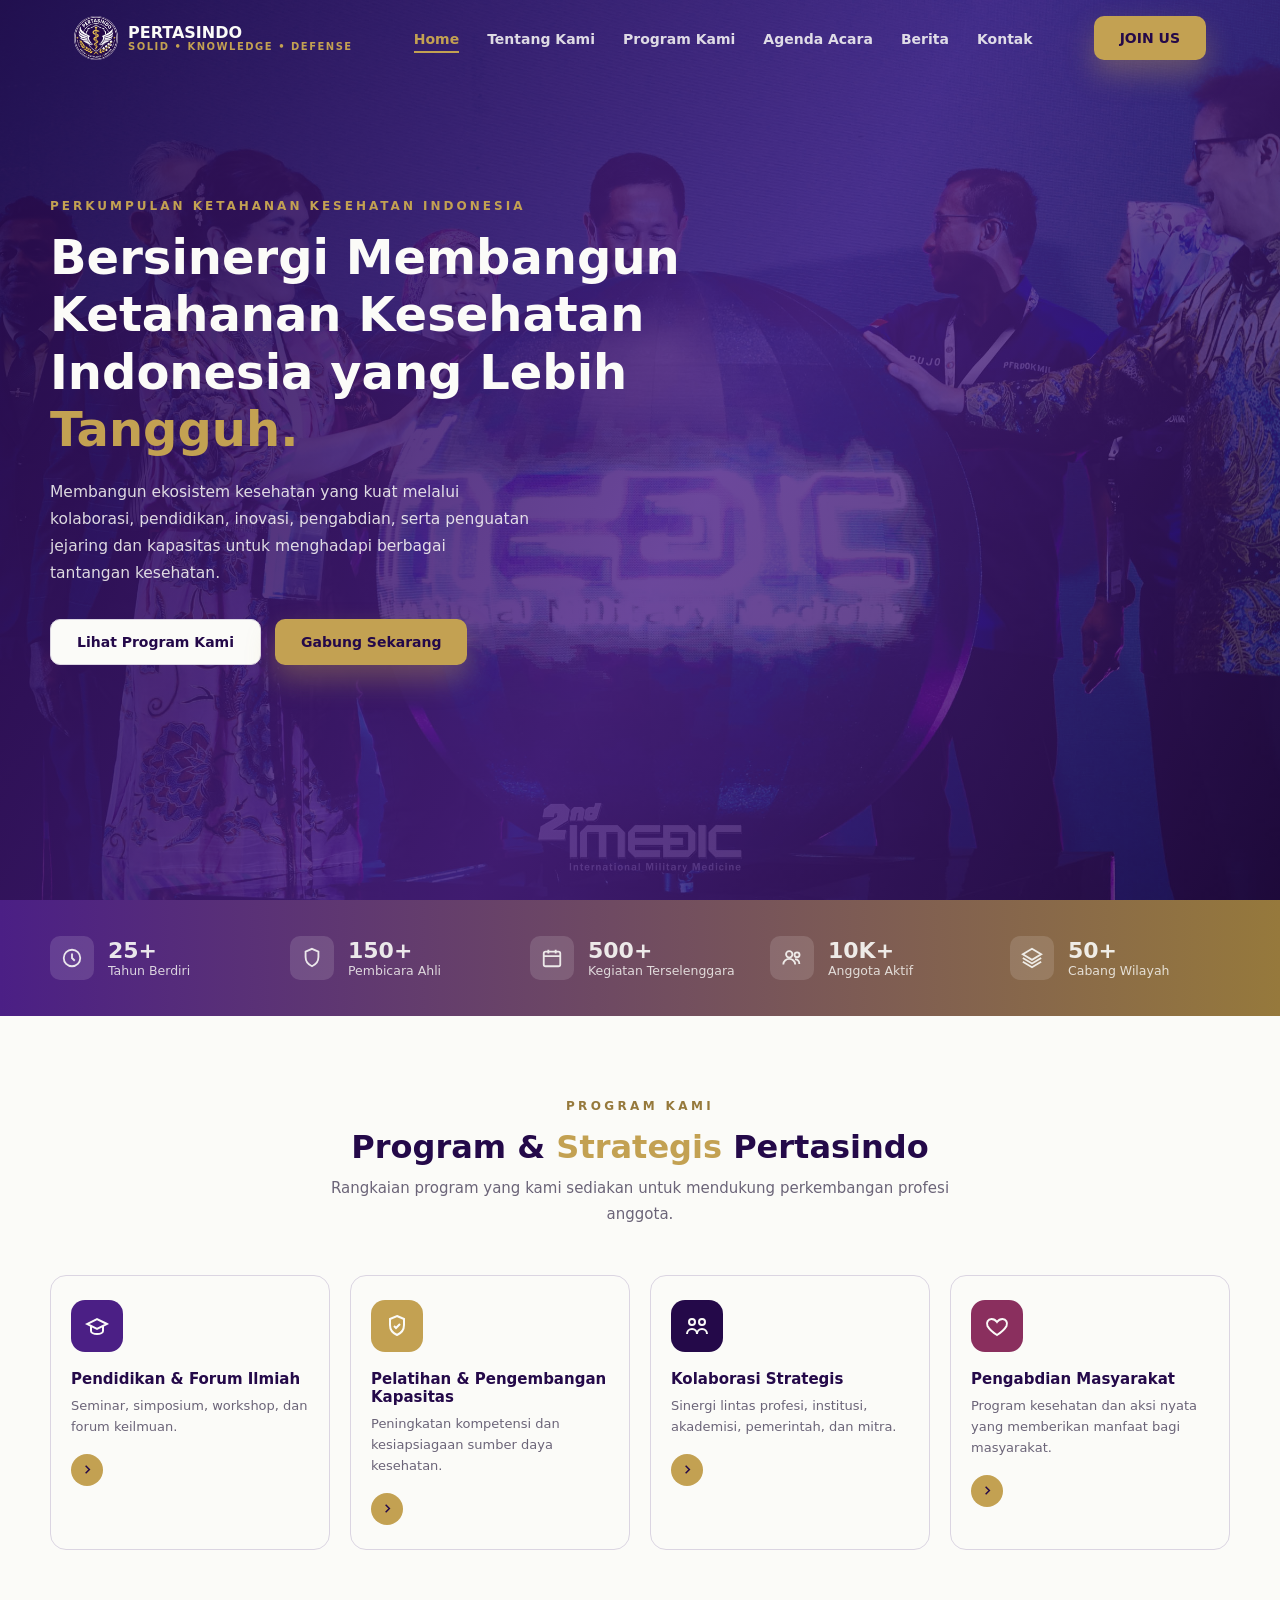
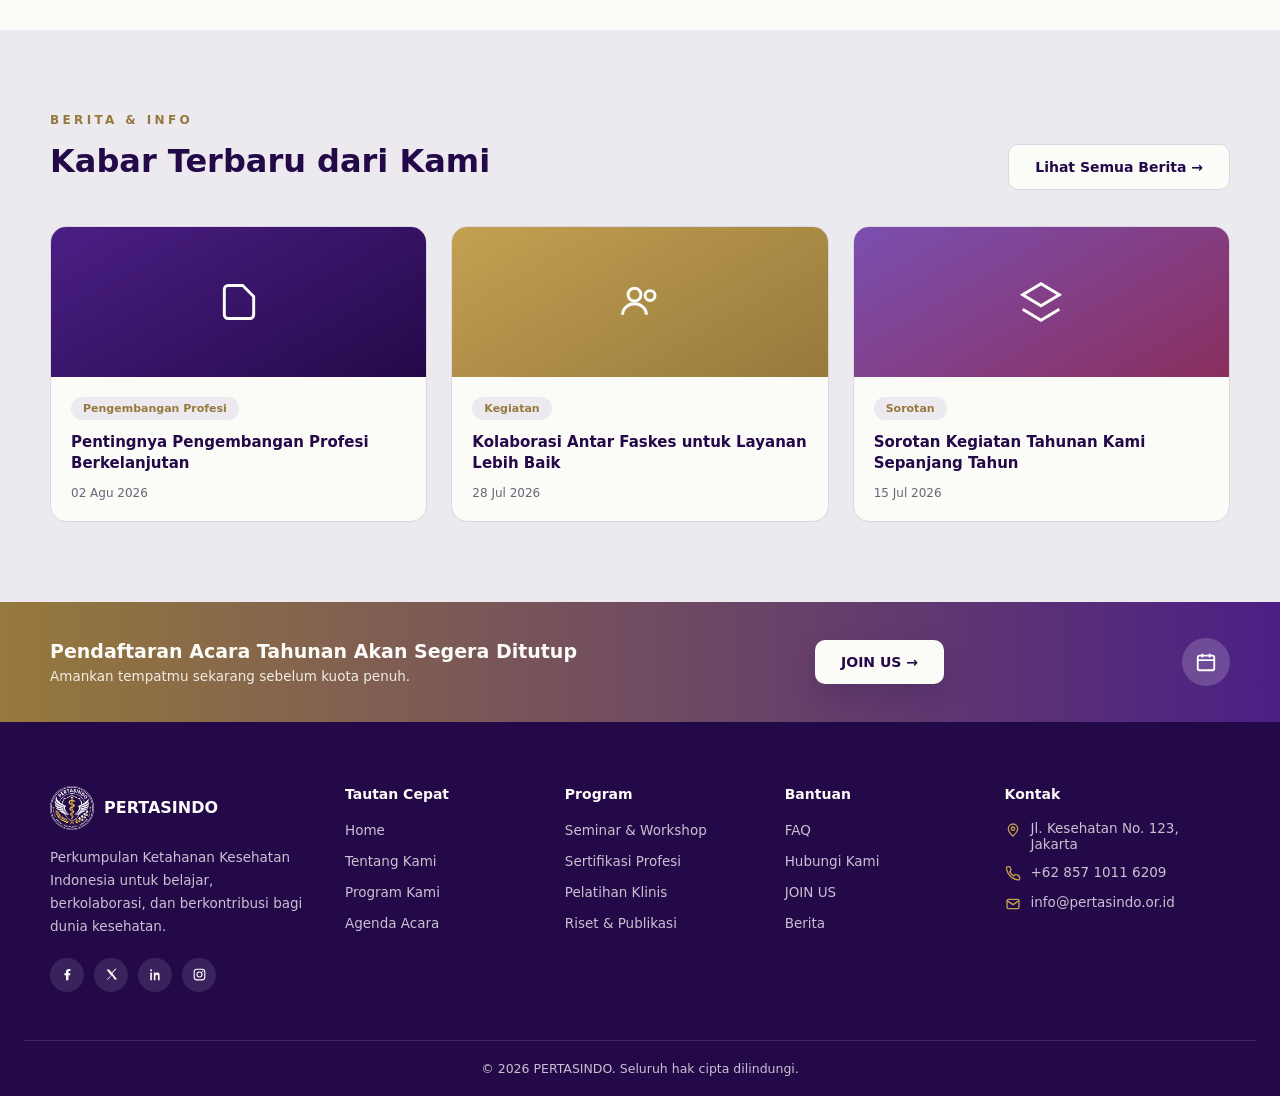
==== commit 7f044b7c: "style: update site.css for improved color scheme and navbar behavior; add team grid and program caro" ====
--- a/index.html
+++ b/index.html
@@ -3,7 +3,7 @@
 <head>
 <meta charset="UTF-8">
 <meta name="viewport" content="width=device-width, initial-scale=1.0">
-<title>Beranda | Organisasi Dokter</title>
+<title>Beranda | Pertasindo</title>
 <link rel="stylesheet" href="site.css">
 </head>
 <body>
@@ -12,9 +12,9 @@
   <div class="nav-inner">
     <a class="site-logo" href="index.html">
       <span class="logo-mark">
-        <svg viewBox="0 0 24 24" fill="currentColor"><path d="M11 2h2v7h7v2h-7v11h-2V11H4V9h7V2Z"/></svg>
+        <img src="assets/logo-pertasindo.png" alt="Logo Pertasindo">
       </span>
-      <span class="logo-text">LOGO HERE<small>ORGANISASI DOKTER</small></span>
+      <span class="logo-text">PERTASINDO<small>SOLID &bull; KNOWLEDGE &bull; DEFENSE</small></span>
     </a>
     <ul class="nav-links" id="navLinks">
       <li><a href="index.html">Home</a></li>
@@ -35,195 +35,74 @@
 <section class="home-hero">
   <div class="home-hero-grid">
     <div>
-      <p class="eyebrow">Wadah Profesi Dokter</p>
-      <h1>Bersama Membangun Standar Praktik Kedokteran yang Lebih <span class="accent">Baik.</span></h1>
-      <p class="desc">Kami mewadahi para dokter untuk terus belajar, berkolaborasi, dan mengembangkan kualitas layanan kesehatan bagi masyarakat melalui berbagai program dan kegiatan tahunan.</p>
+      <p class="eyebrow">Perkumpulan Ketahanan Kesehatan Indonesia</p>
+      <h1>Bersinergi Membangun Ketahanan Kesehatan Indonesia yang Lebih <span class="accent">Tangguh.</span></h1>
+      <p class="desc">Membangun ekosistem kesehatan yang kuat melalui kolaborasi, pendidikan, inovasi, pengabdian, serta penguatan jejaring dan kapasitas untuk menghadapi berbagai tantangan kesehatan.</p>
       <div class="hero-actions">
         <a class="btn btn-outline" href="services.html">Lihat Program Kami</a>
         <a class="btn btn-teal" href="daftar.html">Gabung Sekarang</a>
       </div>
-      <div class="trust-line">
-        <div class="avatar-stack">
-          <span class="avatar"></span>
-          <span class="avatar"></span>
-          <span class="avatar"></span>
-          <span class="avatar"></span>
-        </div>
-        <div class="trust-text"><strong>10.000+</strong>Dokter Bergabung</div>
-      </div>
-    </div>
-
-    <div class="hero-visual">
-      <div class="hero-visual-blob">
-        <svg viewBox="0 0 200 200" fill="none" xmlns="http://www.w3.org/2000/svg">
-          <circle cx="100" cy="100" r="70" fill="#eaf4fd"/>
-          <path d="M100 46c9 0 16 7 16 16s-7 16-16 16-16-7-16-16 7-16 16-16Z" fill="#1c6fd6"/>
-          <path d="M64 150c0-24 16-40 36-40s36 16 36 40" stroke="#1c6fd6" stroke-width="8" stroke-linecap="round" fill="none"/>
-          <path d="M74 92v14a26 26 0 0 0 52 0V92" stroke="#0d9488" stroke-width="6" fill="none" stroke-linecap="round"/>
-          <circle cx="74" cy="92" r="6" fill="#14b8a6"/>
-          <circle cx="126" cy="92" r="6" fill="#14b8a6"/>
-          <path d="M126 118v10a10 10 0 0 0 20 0v-4" stroke="#14b8a6" stroke-width="6" fill="none" stroke-linecap="round"/>
-          <circle cx="146" cy="124" r="7" fill="#14b8a6"/>
-        </svg>
-      </div>
-      <div class="hero-floating-card fc-1">
-        <span class="fc-icon"><svg viewBox="0 0 24 24" fill="none" stroke="currentColor" stroke-width="2"><path d="M12 8v4l3 2"/><circle cx="12" cy="12" r="9"/></svg></span>
-        <span>24/7<small>Dukungan Anggota</small></span>
-      </div>
-      <div class="hero-floating-card fc-2">
-        <span class="fc-icon"><svg viewBox="0 0 24 24" fill="none" stroke="currentColor" stroke-width="2"><path d="M12 2l7 3v6c0 5-3.5 8.5-7 10-3.5-1.5-7-5-7-10V5l7-3Z"/><path d="M9 12l2 2 4-4"/></svg></span>
-        <span>Tersertifikasi<small>Resmi &amp; Diakui</small></span>
-      </div>
-      <div class="hero-floating-card fc-3">
-        <span class="fc-icon"><svg viewBox="0 0 24 24" fill="none" stroke="currentColor" stroke-width="2"><circle cx="9" cy="8" r="3.5"/><path d="M2.5 19c0-3.5 3-6 6.5-6s6.5 2.5 6.5 6"/><circle cx="17.5" cy="8.5" r="2.7"/><path d="M15.3 13.2c2.7.3 4.7 2.4 4.7 5.3"/></svg></span>
-        <span>Dipercaya<small>10K+ Anggota</small></span>
-      </div>
-    </div>
-  </div>
-</section>
-
-<!-- ===== HELP CARD ===== -->
-<div class="container">
-  <div class="help-card">
-    <h2>Apa yang Bisa Kami Bantu?</h2>
-    <div class="help-grid">
-      <a class="help-item" href="contact.html">
-        <span class="hi-icon"><svg viewBox="0 0 24 24" fill="none" stroke="currentColor" stroke-width="2"><circle cx="12" cy="8" r="4"/><path d="M4 21c0-4.4 3.6-7 8-7s8 2.6 8 7"/></svg></span>
-        <h4>Info Keanggotaan</h4>
-        <p>Cari tahu cara bergabung menjadi anggota.</p>
-        <span class="hi-arrow">&rarr;</span>
-      </a>
-      <a class="help-item" href="events.html">
-        <span class="hi-icon"><svg viewBox="0 0 24 24" fill="none" stroke="currentColor" stroke-width="2"><rect x="3" y="5" width="18" height="16" rx="2"/><path d="M3 10h18M8 3v4M16 3v4"/></svg></span>
-        <h4>Jadwal Acara</h4>
-        <p>Lihat rangkaian agenda kegiatan kami.</p>
-        <span class="hi-arrow">&rarr;</span>
-      </a>
-      <a class="help-item" href="services.html">
-        <span class="hi-icon"><svg viewBox="0 0 24 24" fill="none" stroke="currentColor" stroke-width="2"><path d="M12 2l7 3v6c0 5-3.5 8.5-7 10-3.5-1.5-7-5-7-10V5l7-3Z"/></svg></span>
-        <h4>Sertifikasi</h4>
-        <p>Program sertifikasi profesi berkelanjutan.</p>
-        <span class="hi-arrow">&rarr;</span>
-      </a>
-      <a class="help-item" href="services.html">
-        <span class="hi-icon"><svg viewBox="0 0 24 24" fill="none" stroke="currentColor" stroke-width="2"><path d="M4 19V5a2 2 0 0 1 2-2h8l6 6v10a2 2 0 0 1-2 2H6a2 2 0 0 1-2-2Z"/><path d="M14 3v6h6"/></svg></span>
-        <h4>Pelatihan</h4>
-        <p>Workshop dan pelatihan klinis rutin.</p>
-        <span class="hi-arrow">&rarr;</span>
-      </a>
-      <a class="help-item" href="news.html">
-        <span class="hi-icon"><svg viewBox="0 0 24 24" fill="none" stroke="currentColor" stroke-width="2"><path d="M4 6h16M4 12h16M4 18h10"/></svg></span>
-        <h4>Publikasi Ilmiah</h4>
-        <p>Riset dan artikel dari para anggota.</p>
-        <span class="hi-arrow">&rarr;</span>
-      </a>
-    </div>
-  </div>
-</div>
+    </div>
+  </div>
+</section>
+
+<!-- ===== STATS ===== -->
+<section class="stats-bar">
+  <div class="stats-inner">
+    <div class="stat-item">
+      <span class="stat-icon"><svg viewBox="0 0 24 24" fill="none" stroke="currentColor" stroke-width="2"><circle cx="12" cy="12" r="9"/><path d="M12 7v5l3 3"/></svg></span>
+      <span><strong>25+</strong><span>Tahun Berdiri</span></span>
+    </div>
+    <div class="stat-item">
+      <span class="stat-icon"><svg viewBox="0 0 24 24" fill="none" stroke="currentColor" stroke-width="2"><path d="M12 2l7 3v6c0 5-3.5 8.5-7 10-3.5-1.5-7-5-7-10V5l7-3Z"/></svg></span>
+      <span><strong>150+</strong><span>Pembicara Ahli</span></span>
+    </div>
+    <div class="stat-item">
+      <span class="stat-icon"><svg viewBox="0 0 24 24" fill="none" stroke="currentColor" stroke-width="2"><rect x="3" y="5" width="18" height="16" rx="2"/><path d="M3 10h18M8 3v4M16 3v4"/></svg></span>
+      <span><strong>500+</strong><span>Kegiatan Terselenggara</span></span>
+    </div>
+    <div class="stat-item">
+      <span class="stat-icon"><svg viewBox="0 0 24 24" fill="none" stroke="currentColor" stroke-width="2"><circle cx="9" cy="8" r="3.5"/><path d="M2.5 19c0-3.5 3-6 6.5-6s6.5 2.5 6.5 6"/><circle cx="17.5" cy="8.5" r="2.7"/><path d="M15.3 13.2c2.7.3 4.7 2.4 4.7 5.3"/></svg></span>
+      <span><strong>10K+</strong><span>Anggota Aktif</span></span>
+    </div>
+    <div class="stat-item">
+      <span class="stat-icon"><svg viewBox="0 0 24 24" fill="none" stroke="currentColor" stroke-width="2"><path d="M12 2 2 8l10 6 10-6-10-6Z"/><path d="M2 16l10 6 10-6M2 12l10 6 10-6"/></svg></span>
+      <span><strong>50+</strong><span>Cabang Wilayah</span></span>
+    </div>
+  </div>
+</section>
 
 <!-- ===== PROGRAM KAMI ===== -->
 <section class="section" id="program">
   <div class="section-header">
     <p class="eyebrow">Program Kami</p>
-    <h2>Layanan &amp; <span class="accent">Program</span> Organisasi</h2>
+    <h2>Program &amp; <span class="accent">Strategis</span> Pertasindo</h2>
     <p>Rangkaian program yang kami sediakan untuk mendukung perkembangan profesi anggota.</p>
   </div>
   <div class="services-grid">
     <div class="service-card">
-      <span class="sc-icon" style="background:#1c6fd6;"><svg viewBox="0 0 24 24" fill="none" stroke="currentColor" stroke-width="2"><rect x="3" y="5" width="18" height="16" rx="2"/><path d="M3 10h18M8 3v4M16 3v4"/></svg></span>
-      <h3>Seminar &amp; Workshop</h3>
-      <p>Diskusi ilmiah rutin bersama pembicara ahli di bidangnya.</p>
-      <span class="sc-arrow"><svg viewBox="0 0 24 24" fill="none" stroke="currentColor" stroke-width="2.4"><path d="M9 6l6 6-6 6"/></svg></span>
-    </div>
-    <div class="service-card">
-      <span class="sc-icon" style="background:#14b8a6;"><svg viewBox="0 0 24 24" fill="none" stroke="currentColor" stroke-width="2"><path d="M12 2l7 3v6c0 5-3.5 8.5-7 10-3.5-1.5-7-5-7-10V5l7-3Z"/><path d="M9 12l2 2 4-4"/></svg></span>
-      <h3>Sertifikasi Profesi</h3>
-      <p>Program sertifikasi kompetensi yang diakui secara resmi.</p>
-      <span class="sc-arrow"><svg viewBox="0 0 24 24" fill="none" stroke="currentColor" stroke-width="2.4"><path d="M9 6l6 6-6 6"/></svg></span>
-    </div>
-    <div class="service-card">
-      <span class="sc-icon" style="background:#0e2f5c;"><svg viewBox="0 0 24 24" fill="none" stroke="currentColor" stroke-width="2"><path d="M4 19.5V6a2 2 0 0 1 2-2h13v14H6a2 2 0 0 0-2 2Z"/><path d="M8 8h8M8 12h6"/></svg></span>
-      <h3>Riset &amp; Publikasi</h3>
-      <p>Wadah publikasi karya ilmiah dan riset klinis anggota.</p>
-      <span class="sc-arrow"><svg viewBox="0 0 24 24" fill="none" stroke="currentColor" stroke-width="2.4"><path d="M9 6l6 6-6 6"/></svg></span>
-    </div>
-    <div class="service-card">
-      <span class="sc-icon" style="background:#d6392e;"><svg viewBox="0 0 24 24" fill="none" stroke="currentColor" stroke-width="2"><path d="M4 19V5a2 2 0 0 1 2-2h8l6 6v10a2 2 0 0 1-2 2H6a2 2 0 0 1-2-2Z"/><path d="M14 3v6h6"/></svg></span>
-      <h3>Pelatihan Klinis</h3>
-      <p>Peningkatan keterampilan klinis melalui praktik langsung.</p>
-      <span class="sc-arrow"><svg viewBox="0 0 24 24" fill="none" stroke="currentColor" stroke-width="2.4"><path d="M9 6l6 6-6 6"/></svg></span>
-    </div>
-    <div class="service-card">
-      <span class="sc-icon" style="background:#f2a13a;"><svg viewBox="0 0 24 24" fill="none" stroke="currentColor" stroke-width="2"><path d="M12 21s-7-4.4-9.5-9C1 8.4 3 5 6.5 5 8.6 5 10.6 6.1 12 8c1.4-1.9 3.4-3 5.5-3C21 5 23 8.4 21.5 12 19 16.6 12 21 12 21Z"/></svg></span>
-      <h3>Bakti Sosial</h3>
-      <p>Kegiatan pengabdian dan layanan kesehatan bagi masyarakat.</p>
-      <span class="sc-arrow"><svg viewBox="0 0 24 24" fill="none" stroke="currentColor" stroke-width="2.4"><path d="M9 6l6 6-6 6"/></svg></span>
-    </div>
-  </div>
-</section>
-
-<!-- ===== STATS ===== -->
-<section class="stats-bar">
-  <div class="stats-inner">
-    <div class="stat-item">
-      <span class="stat-icon"><svg viewBox="0 0 24 24" fill="none" stroke="currentColor" stroke-width="2"><circle cx="12" cy="12" r="9"/><path d="M12 7v5l3 3"/></svg></span>
-      <span><strong>25+</strong><span>Tahun Berdiri</span></span>
-    </div>
-    <div class="stat-item">
-      <span class="stat-icon"><svg viewBox="0 0 24 24" fill="none" stroke="currentColor" stroke-width="2"><path d="M12 2l7 3v6c0 5-3.5 8.5-7 10-3.5-1.5-7-5-7-10V5l7-3Z"/></svg></span>
-      <span><strong>150+</strong><span>Pembicara Ahli</span></span>
-    </div>
-    <div class="stat-item">
-      <span class="stat-icon"><svg viewBox="0 0 24 24" fill="none" stroke="currentColor" stroke-width="2"><rect x="3" y="5" width="18" height="16" rx="2"/><path d="M3 10h18M8 3v4M16 3v4"/></svg></span>
-      <span><strong>500+</strong><span>Kegiatan Terselenggara</span></span>
-    </div>
-    <div class="stat-item">
-      <span class="stat-icon"><svg viewBox="0 0 24 24" fill="none" stroke="currentColor" stroke-width="2"><circle cx="9" cy="8" r="3.5"/><path d="M2.5 19c0-3.5 3-6 6.5-6s6.5 2.5 6.5 6"/><circle cx="17.5" cy="8.5" r="2.7"/><path d="M15.3 13.2c2.7.3 4.7 2.4 4.7 5.3"/></svg></span>
-      <span><strong>10K+</strong><span>Anggota Aktif</span></span>
-    </div>
-    <div class="stat-item">
-      <span class="stat-icon"><svg viewBox="0 0 24 24" fill="none" stroke="currentColor" stroke-width="2"><path d="M12 2 2 8l10 6 10-6-10-6Z"/><path d="M2 16l10 6 10-6M2 12l10 6 10-6"/></svg></span>
-      <span><strong>50+</strong><span>Cabang Wilayah</span></span>
-    </div>
-  </div>
-</section>
-
-<!-- ===== WHY CHOOSE ===== -->
-<section class="section">
-  <div class="why-grid">
-    <div class="why-visual">
-      <svg viewBox="0 0 300 300" fill="none" xmlns="http://www.w3.org/2000/svg">
-        <rect x="40" y="40" width="220" height="220" rx="20" fill="rgba(255,255,255,0.06)"/>
-        <rect x="70" y="80" width="160" height="16" rx="8" fill="rgba(255,255,255,0.3)"/>
-        <rect x="70" y="112" width="120" height="16" rx="8" fill="rgba(255,255,255,0.2)"/>
-        <circle cx="150" cy="190" r="42" fill="#14b8a6"/>
-        <path d="M136 190l10 10 20-20" stroke="#0e2f5c" stroke-width="6" stroke-linecap="round" stroke-linejoin="round" fill="none"/>
-      </svg>
-      <div class="mission-badge">
-        <span class="mb-icon"><svg viewBox="0 0 24 24" fill="none" stroke="currentColor" stroke-width="2"><path d="M12 2 2 8l10 6 10-6-10-6Z"/><path d="M2 16l10 6 10-6M2 12l10 6 10-6"/></svg></span>
-        <span><strong>Misi Kami</strong><span>Ekosistem kedokteran yang kolaboratif &amp; berkelanjutan</span></span>
-      </div>
-    </div>
-
-    <div class="why-content">
-      <h2>Kenapa Bergabung dengan <span class="accent">Kami?</span></h2>
-      <p>Kami menghadirkan wadah profesional yang membantu setiap anggota berkembang, terhubung, dan berkontribusi lebih luas bagi dunia kesehatan.</p>
-      <ul class="why-list">
-        <li><svg viewBox="0 0 24 24" fill="none" stroke="currentColor" stroke-width="2"><circle cx="12" cy="12" r="9"/><path d="M9 12l2 2 4-4"/></svg>Diakui secara nasional</li>
-        <li><svg viewBox="0 0 24 24" fill="none" stroke="currentColor" stroke-width="2"><circle cx="12" cy="12" r="9"/><path d="M9 12l2 2 4-4"/></svg>Pembicara &amp; mentor berpengalaman</li>
-        <li><svg viewBox="0 0 24 24" fill="none" stroke="currentColor" stroke-width="2"><circle cx="12" cy="12" r="9"/><path d="M9 12l2 2 4-4"/></svg>Akses pelatihan &amp; sertifikasi berkelanjutan</li>
-        <li><svg viewBox="0 0 24 24" fill="none" stroke="currentColor" stroke-width="2"><circle cx="12" cy="12" r="9"/><path d="M9 12l2 2 4-4"/></svg>Jaringan profesional yang luas</li>
-        <li><svg viewBox="0 0 24 24" fill="none" stroke="currentColor" stroke-width="2"><circle cx="12" cy="12" r="9"/><path d="M9 12l2 2 4-4"/></svg>Kontribusi nyata bagi masyarakat</li>
-      </ul>
-      <a class="btn btn-outline" href="about.html">Selengkapnya Tentang Kami &rarr;</a>
-    </div>
-
-    <div class="urgent-box">
-      <div>
-        <h3>Ingin Segera Bergabung?</h3>
-        <p>Pendaftaran anggota baru serta acara tahunan kami akan segera dibuka. Jangan sampai ketinggalan.</p>
-      </div>
-      <a class="btn btn-white" href="daftar.html">JOIN US &rarr;</a>
+      <span class="sc-icon" style="background:#4b1f85;"><svg viewBox="0 0 24 24" fill="none" stroke="currentColor" stroke-width="2"><path d="M22 10 12 5 2 10l10 5 10-5Z"/><path d="M6 12v5c0 1.7 2.7 3 6 3s6-1.3 6-3v-5"/></svg></span>
+      <h3>Pendidikan &amp; Forum Ilmiah</h3>
+      <p>Seminar, simposium, workshop, dan forum keilmuan.</p>
+      <span class="sc-arrow"><svg viewBox="0 0 24 24" fill="none" stroke="currentColor" stroke-width="2.4"><path d="M9 6l6 6-6 6"/></svg></span>
+    </div>
+    <div class="service-card">
+      <span class="sc-icon" style="background:#c3a152;"><svg viewBox="0 0 24 24" fill="none" stroke="currentColor" stroke-width="2"><path d="M12 2l7 3v6c0 5-3.5 8.5-7 10-3.5-1.5-7-5-7-10V5l7-3Z"/><path d="M9 12l2 2 4-4"/></svg></span>
+      <h3>Pelatihan &amp; Pengembangan Kapasitas</h3>
+      <p>Peningkatan kompetensi dan kesiapsiagaan sumber daya kesehatan.</p>
+      <span class="sc-arrow"><svg viewBox="0 0 24 24" fill="none" stroke="currentColor" stroke-width="2.4"><path d="M9 6l6 6-6 6"/></svg></span>
+    </div>
+    <div class="service-card">
+      <span class="sc-icon" style="background:#240949;"><svg viewBox="0 0 24 24" fill="none" stroke="currentColor" stroke-width="2"><circle cx="7" cy="8" r="3"/><circle cx="17" cy="8" r="3"/><path d="M2 20c0-3 2.2-5 5-5s5 2 5 5"/><path d="M12 20c0-3 2.2-5 5-5s5 2 5 5"/></svg></span>
+      <h3>Kolaborasi Strategis</h3>
+      <p>Sinergi lintas profesi, institusi, akademisi, pemerintah, dan mitra.</p>
+      <span class="sc-arrow"><svg viewBox="0 0 24 24" fill="none" stroke="currentColor" stroke-width="2.4"><path d="M9 6l6 6-6 6"/></svg></span>
+    </div>
+    <div class="service-card">
+      <span class="sc-icon" style="background:#8a2f5e;"><svg viewBox="0 0 24 24" fill="none" stroke="currentColor" stroke-width="2"><path d="M12 21s-7-4.4-9.5-9C1 8.4 3 5 6.5 5 8.6 5 10.6 6.1 12 8c1.4-1.9 3.4-3 5.5-3C21 5 23 8.4 21.5 12 19 16.6 12 21 12 21Z"/></svg></span>
+      <h3>Pengabdian Masyarakat</h3>
+      <p>Program kesehatan dan aksi nyata yang memberikan manfaat bagi masyarakat.</p>
+      <span class="sc-arrow"><svg viewBox="0 0 24 24" fill="none" stroke="currentColor" stroke-width="2.4"><path d="M9 6l6 6-6 6"/></svg></span>
     </div>
   </div>
 </section>
@@ -239,7 +118,7 @@
   </div>
   <div class="news-grid">
     <div class="news-card">
-      <div class="news-thumb" style="background:linear-gradient(150deg,#1c6fd6,#0e2f5c);">
+      <div class="news-thumb" style="background:linear-gradient(150deg,#4b1f85,#240949);">
         <svg viewBox="0 0 24 24" fill="none" stroke="currentColor" stroke-width="1.6"><path d="M4 19V5a2 2 0 0 1 2-2h8l6 6v10a2 2 0 0 1-2 2H6a2 2 0 0 1-2-2Z"/></svg>
       </div>
       <div class="news-body">
@@ -249,7 +128,7 @@
       </div>
     </div>
     <div class="news-card">
-      <div class="news-thumb" style="background:linear-gradient(150deg,#14b8a6,#0d9488);">
+      <div class="news-thumb" style="background:linear-gradient(150deg,#c3a152,#96793c);">
         <svg viewBox="0 0 24 24" fill="none" stroke="currentColor" stroke-width="1.6"><circle cx="9" cy="8" r="3.5"/><path d="M2.5 19c0-3.5 3-6 6.5-6s6.5 2.5 6.5 6"/><circle cx="17.5" cy="8.5" r="2.7"/></svg>
       </div>
       <div class="news-body">
@@ -259,7 +138,7 @@
       </div>
     </div>
     <div class="news-card">
-      <div class="news-thumb" style="background:linear-gradient(150deg,#f2a13a,#d6392e);">
+      <div class="news-thumb" style="background:linear-gradient(150deg,#7b4fb0,#8a2f5e);">
         <svg viewBox="0 0 24 24" fill="none" stroke="currentColor" stroke-width="1.6"><path d="M12 2 2 8l10 6 10-6-10-6Z"/><path d="M2 16l10 6 10-6"/></svg>
       </div>
       <div class="news-body">
@@ -288,11 +167,11 @@
     <div class="footer-brand">
       <a class="site-logo" href="index.html">
         <span class="logo-mark">
-          <svg viewBox="0 0 24 24" fill="currentColor"><path d="M11 2h2v7h7v2h-7v11h-2V11H4V9h7V2Z"/></svg>
+          <img src="assets/logo-pertasindo.png" alt="Logo Pertasindo">
         </span>
-        <span class="logo-text">LOGO HERE</span>
+        <span class="logo-text">PERTASINDO</span>
       </a>
-      <p>Wadah profesi dokter untuk belajar, berkolaborasi, dan berkontribusi bagi dunia kesehatan.</p>
+      <p>Perkumpulan Ketahanan Kesehatan Indonesia untuk belajar, berkolaborasi, dan berkontribusi bagi dunia kesehatan.</p>
       <div class="footer-social">
         <a href="#" aria-label="Facebook"><svg viewBox="0 0 24 24" fill="currentColor"><path d="M13.5 21v-8h2.7l.4-3.2h-3.1V7.7c0-.9.3-1.5 1.6-1.5h1.6V3.3C16.4 3.2 15.3 3 14 3c-2.6 0-4.4 1.6-4.4 4.5v2.3H7v3.2h2.6V21h3.9Z"/></svg></a>
         <a href="#" aria-label="Twitter"><svg viewBox="0 0 24 24" fill="currentColor"><path d="M4 4l7.3 9.6L4.4 20h2l6-6.7L17 20h4l-7.6-10 6.6-7.4h-2l-5.5 6.1L8 4H4Z"/></svg></a>
@@ -332,12 +211,12 @@
       <ul class="footer-contact">
         <li><svg viewBox="0 0 24 24" fill="none" stroke="currentColor" stroke-width="2"><path d="M12 21s-7-6-7-11a7 7 0 0 1 14 0c0 5-7 11-7 11Z"/><circle cx="12" cy="10" r="2.5"/></svg><span>Jl. Kesehatan No. 123, Jakarta</span></li>
         <li><svg viewBox="0 0 24 24" fill="none" stroke="currentColor" stroke-width="2"><path d="M22 16.9v2a2 2 0 0 1-2.2 2 19.8 19.8 0 0 1-8.6-3 19.5 19.5 0 0 1-6-6 19.8 19.8 0 0 1-3-8.7A2 2 0 0 1 4.1 1h2a2 2 0 0 1 2 1.7c.1.9.3 1.8.6 2.7a2 2 0 0 1-.4 2.1L7.1 8.7a16 16 0 0 0 6 6l1.2-1.2a2 2 0 0 1 2.1-.4c.9.3 1.8.5 2.7.6a2 2 0 0 1 1.9 2Z"/></svg><span>+62 857 1011 6209</span></li>
-        <li><svg viewBox="0 0 24 24" fill="none" stroke="currentColor" stroke-width="2"><rect x="3" y="5" width="18" height="14" rx="2"/><path d="m3 7 9 6 9-6"/></svg><span>info@organisasidokter.or.id</span></li>
+        <li><svg viewBox="0 0 24 24" fill="none" stroke="currentColor" stroke-width="2"><rect x="3" y="5" width="18" height="14" rx="2"/><path d="m3 7 9 6 9-6"/></svg><span>info@pertasindo.or.id</span></li>
       </ul>
     </div>
   </div>
   <div class="footer-bottom">
-    &copy; 2026 LOGO HERE. Seluruh hak cipta dilindungi.
+    &copy; 2026 PERTASINDO. Seluruh hak cipta dilindungi.
   </div>
 </footer>
 
--- a/site.css
+++ b/site.css
@@ -1,13 +1,13 @@
 :root{
-  --navy:#0e2f5c;
-  --blue:#1c6fd6;
-  --teal:#14b8a6;
-  --teal-dark:#0d9488;
-  --bg-soft:#f3f8fb;
-  --text-dark:#16273f;
-  --text-gray:#5f6f85;
-  --white:#ffffff;
-  --border-soft:#e3ecf3;
+  --navy:#240949;
+  --blue:#4b1f85;
+  --teal:#c3a152;
+  --teal-dark:#96793c;
+  --bg-soft:#ece9ef;
+  --text-dark:#241b33;
+  --text-gray:#6b6478;
+  --white:#fbfbf8;
+  --border-soft:#dbd5e2;
 }
 
 *{margin:0;padding:0;box-sizing:border-box;}
@@ -49,10 +49,10 @@
 
 .btn-teal{
   background:var(--teal);
-  color:var(--white);
-  box-shadow:0 14px 28px rgba(20,184,166,0.3);
-}
-.btn-teal:hover{ background:var(--teal-dark); }
+  color:var(--navy);
+  box-shadow:0 14px 28px rgba(195,161,82,0.35);
+}
+.btn-teal:hover{ background:var(--teal-dark); color:var(--white); }
 
 .btn-outline{
   background:var(--white);
@@ -64,17 +64,26 @@
 .btn-white{
   background:var(--white);
   color:var(--navy);
-  box-shadow:0 14px 28px rgba(14,47,92,0.18);
+  box-shadow:0 14px 28px rgba(36,9,73,0.18);
 }
 
 /* ===== NAVBAR ===== */
 .site-nav{
-  position:sticky;
+  position:fixed;
   top:0;
+  left:0;
+  right:0;
   z-index:50;
+  background:transparent;
+  border-bottom:1px solid transparent;
+  transition:background 0.25s ease, border-color 0.25s ease, box-shadow 0.25s ease;
+}
+
+.site-nav.scrolled{
   background:rgba(255,255,255,0.96);
   backdrop-filter:blur(8px);
   border-bottom:1px solid var(--border-soft);
+  box-shadow:0 6px 24px rgba(36,9,73,0.08);
 }
 
 .nav-inner{
@@ -96,23 +105,28 @@
 }
 
 .site-logo .logo-mark{
-  width:36px;
-  height:36px;
-  border-radius:10px;
-  background:var(--navy);
+  width:44px;
+  height:44px;
+  border-radius:50%;
   display:flex;
   align-items:center;
   justify-content:center;
-  color:var(--white);
-}
-
-.site-logo .logo-mark svg{ width:20px; height:20px; }
+  overflow:hidden;
+  flex-shrink:0;
+}
+
+.site-logo .logo-mark img{
+  width:100%;
+  height:100%;
+  object-fit:cover;
+}
 
 .site-logo .logo-text{
   font-weight:800;
   font-size:16px;
-  color:var(--navy);
+  color:var(--white);
   line-height:1.1;
+  transition:color 0.25s ease;
 }
 
 .site-logo .logo-text small{
@@ -120,8 +134,12 @@
   font-size:10px;
   letter-spacing:0.15em;
   font-weight:700;
-  color:var(--teal-dark);
-}
+  color:var(--teal);
+  transition:color 0.25s ease;
+}
+
+.site-nav.scrolled .site-logo .logo-text{ color:var(--navy); }
+.site-nav.scrolled .site-logo .logo-text small{ color:var(--teal-dark); }
 
 .nav-links{
   display:flex;
@@ -135,13 +153,24 @@
   text-decoration:none;
   font-size:14px;
   font-weight:600;
-  color:var(--text-gray);
+  color:rgba(251,251,248,0.85);
   padding-bottom:4px;
   border-bottom:2px solid transparent;
+  transition:color 0.25s ease;
 }
 
 .nav-links a:hover,
 .nav-links a.active{
+  color:var(--teal);
+  border-bottom-color:var(--teal);
+}
+
+.site-nav.scrolled .nav-links a{
+  color:var(--text-gray);
+}
+
+.site-nav.scrolled .nav-links a:hover,
+.site-nav.scrolled .nav-links a.active{
   color:var(--blue);
   border-bottom-color:var(--blue);
 }
@@ -159,8 +188,13 @@
 .mobile-toggle span{
   width:22px;
   height:2px;
+  background:var(--white);
+  border-radius:2px;
+  transition:background 0.25s ease;
+}
+
+.site-nav.scrolled .mobile-toggle span{
   background:var(--navy);
-  border-radius:2px;
 }
 
 @media (max-width:900px){
@@ -176,9 +210,12 @@
     padding:16px 24px 20px;
     gap:14px;
     border-bottom:1px solid var(--border-soft);
-    box-shadow:0 20px 30px rgba(14,47,92,0.08);
+    box-shadow:0 20px 30px rgba(36,9,73,0.08);
   }
   .nav-links.open{ display:flex; }
+  .nav-links.open a{ color:var(--text-gray); }
+  .nav-links.open a:hover,
+  .nav-links.open a.active{ color:var(--blue); border-bottom-color:var(--blue); }
   .mobile-toggle{ display:flex; }
 }
 
@@ -225,31 +262,34 @@
 /* ===== HOME HERO ===== */
 .home-hero{
   position:relative;
-  background:linear-gradient(180deg, #f7fbfe 0%, var(--bg-soft) 100%);
-  padding:56px 24px 0;
+  min-height:100vh;
+  background:
+    linear-gradient(120deg, rgba(36,9,73,0.92) 0%, rgba(75,31,133,0.82) 55%, rgba(36,9,73,0.75) 100%),
+    url('assets/IMG_9986.JPEG');
+  background-size:cover;
+  background-position:center;
+  padding:110px 24px;
+  display:flex;
+  align-items:center;
   overflow:hidden;
 }
 
 .home-hero-grid{
   max-width:1180px;
+  width:100%;
   margin:0 auto;
-  display:grid;
-  grid-template-columns:1fr 1fr;
-  gap:40px;
-  align-items:center;
-  padding-bottom:64px;
-}
-
-@media (max-width:900px){
-  .home-hero-grid{ grid-template-columns:1fr; }
-}
+  display:flex;
+  align-items:center;
+}
+
+.home-hero-grid > div{ max-width:640px; }
 
 .home-hero .eyebrow{
   letter-spacing:0.25em;
   font-size:12px;
   font-weight:700;
   text-transform:uppercase;
-  color:var(--teal-dark);
+  color:var(--teal);
   margin-bottom:16px;
 }
 
@@ -257,14 +297,14 @@
   font-size:clamp(32px, 4.4vw, 48px);
   font-weight:800;
   line-height:1.2;
-  color:var(--navy);
+  color:var(--white);
   margin-bottom:20px;
 }
 
 .home-hero h1 .accent{ color:var(--teal); }
 
 .home-hero .desc{
-  color:var(--text-gray);
+  color:rgba(251,251,248,0.85);
   font-size:15.5px;
   line-height:1.75;
   max-width:480px;
@@ -301,79 +341,14 @@
 
 .trust-line .trust-text{
   font-size:13.5px;
-  color:var(--text-gray);
+  color:rgba(251,251,248,0.8);
   line-height:1.3;
 }
 
 .trust-line .trust-text strong{
   display:block;
-  color:var(--navy);
+  color:var(--white);
   font-size:15px;
-}
-
-.hero-visual{
-  position:relative;
-  display:flex;
-  align-items:center;
-  justify-content:center;
-}
-
-.hero-visual-blob{
-  position:relative;
-  width:100%;
-  max-width:420px;
-  aspect-ratio:1/1;
-  border-radius:50%;
-  background:radial-gradient(circle at 35% 30%, #eaf6ff 0%, var(--bg-soft) 70%);
-  display:flex;
-  align-items:center;
-  justify-content:center;
-  box-shadow:inset 0 0 0 1px rgba(14,47,92,0.05);
-}
-
-.hero-visual-blob svg{ width:72%; height:72%; }
-
-.hero-floating-card{
-  position:absolute;
-  background:var(--white);
-  border-radius:14px;
-  padding:12px 16px;
-  display:flex;
-  align-items:center;
-  gap:10px;
-  box-shadow:0 18px 34px rgba(14,47,92,0.14);
-  font-size:12.5px;
-  font-weight:600;
-  color:var(--navy);
-}
-
-.hero-floating-card .fc-icon{
-  width:34px;
-  height:34px;
-  border-radius:10px;
-  background:var(--bg-soft);
-  color:var(--teal-dark);
-  display:flex;
-  align-items:center;
-  justify-content:center;
-  flex-shrink:0;
-}
-
-.hero-floating-card .fc-icon svg{ width:18px; height:18px; }
-
-.hero-floating-card small{
-  display:block;
-  color:var(--text-gray);
-  font-weight:500;
-  font-size:11px;
-}
-
-.fc-1{ top:6%; right:0%; }
-.fc-2{ top:38%; right:-6%; }
-.fc-3{ bottom:8%; right:2%; }
-
-@media (max-width:900px){
-  .hero-floating-card{ display:none; }
 }
 
 /* ===== HELP CARD (floating overlap) ===== */
@@ -382,7 +357,7 @@
   margin:0 auto;
   background:var(--white);
   border-radius:22px;
-  box-shadow:0 30px 60px rgba(14,47,92,0.14);
+  box-shadow:0 30px 60px rgba(36,9,73,0.14);
   padding:32px;
   position:relative;
   top:-56px;
@@ -422,7 +397,7 @@
 
 .help-item:hover{
   transform:translateY(-3px);
-  box-shadow:0 16px 30px rgba(14,47,92,0.12);
+  box-shadow:0 16px 30px rgba(36,9,73,0.12);
 }
 
 .help-item .hi-icon{
@@ -500,12 +475,12 @@
   max-width:1180px;
   margin:0 auto;
   display:grid;
-  grid-template-columns:repeat(5, 1fr);
+  grid-template-columns:repeat(4, 1fr);
   gap:20px;
 }
 
 @media (max-width:1100px){
-  .services-grid{ grid-template-columns:repeat(3, 1fr); }
+  .services-grid{ grid-template-columns:repeat(2, 1fr); }
 }
 @media (max-width:700px){
   .services-grid{ grid-template-columns:repeat(2, 1fr); }
@@ -524,7 +499,7 @@
 
 .service-card:hover{
   transform:translateY(-4px);
-  box-shadow:0 20px 36px rgba(14,47,92,0.1);
+  box-shadow:0 20px 36px rgba(36,9,73,0.1);
 }
 
 .service-card .sc-icon{
@@ -559,7 +534,7 @@
   height:32px;
   border-radius:50%;
   background:var(--teal);
-  color:var(--white);
+  color:var(--navy);
   display:flex;
   align-items:center;
   justify-content:center;
@@ -654,20 +629,20 @@
   right:16px;
   bottom:16px;
   background:var(--teal);
-  color:var(--white);
+  color:var(--navy);
   border-radius:14px;
   padding:16px 18px;
   display:flex;
   align-items:center;
   gap:12px;
-  box-shadow:0 18px 34px rgba(13,148,136,0.35);
+  box-shadow:0 18px 34px rgba(150,121,60,0.35);
 }
 
 .mission-badge .mb-icon{
   width:36px;
   height:36px;
   border-radius:10px;
-  background:rgba(255,255,255,0.2);
+  background:rgba(36,9,73,0.15);
   display:flex;
   align-items:center;
   justify-content:center;
@@ -775,7 +750,7 @@
 
 .news-card:hover{
   transform:translateY(-4px);
-  box-shadow:0 20px 36px rgba(14,47,92,0.1);
+  box-shadow:0 20px 36px rgba(36,9,73,0.1);
 }
 
 .news-thumb{
@@ -880,7 +855,6 @@
 }
 
 .footer-brand .site-logo .logo-text{ color:var(--white); }
-.footer-brand .site-logo .logo-mark{ background:var(--teal); }
 
 .footer-brand p{
   font-size:13.5px;
@@ -1038,6 +1012,231 @@
   font-size:13px;
   color:var(--text-gray);
   line-height:1.6;
+}
+
+/* ===== TEAM / JAJARAN ANGGOTA ===== */
+.team-grid{
+  max-width:1180px;
+  margin:0 auto;
+  display:grid;
+  grid-template-columns:repeat(4, 1fr);
+  gap:24px;
+}
+
+@media (max-width:900px){
+  .team-grid{ grid-template-columns:repeat(2, 1fr); }
+}
+@media (max-width:520px){
+  .team-grid{ grid-template-columns:1fr; }
+}
+
+.team-card{
+  text-align:center;
+  padding:28px 20px;
+  border-radius:16px;
+  background:var(--white);
+  border:1px solid var(--border-soft);
+  transition:transform 0.2s ease, box-shadow 0.2s ease;
+}
+
+.team-card:hover{
+  transform:translateY(-4px);
+  box-shadow:0 20px 36px rgba(36,9,73,0.1);
+}
+
+.team-photo{
+  width:96px;
+  height:96px;
+  border-radius:50%;
+  margin:0 auto 18px;
+  background:linear-gradient(150deg, var(--navy), var(--blue));
+  display:flex;
+  align-items:center;
+  justify-content:center;
+  color:rgba(255,255,255,0.85);
+}
+
+.team-photo svg{ width:40px; height:40px; }
+
+.team-card h3{
+  font-size:15px;
+  font-weight:700;
+  color:var(--navy);
+  margin-bottom:4px;
+}
+
+.team-role{
+  display:inline-block;
+  font-size:11.5px;
+  font-weight:700;
+  color:var(--teal-dark);
+  text-transform:uppercase;
+  letter-spacing:0.06em;
+}
+
+/* ===== PROGRAM CAROUSEL (services page) ===== */
+/* Sengaja jebol lebar container: foto full-bleed nempel ke tepi layar */
+.program-carousel{
+  width:100vw;
+  margin-left:calc(50% - 50vw);
+  margin-right:calc(50% - 50vw);
+  display:grid;
+  grid-template-columns:50vw 1fr;
+  align-items:stretch;
+}
+
+@media (max-width:860px){
+  .program-carousel{ grid-template-columns:1fr; }
+}
+
+.pc-image{
+  position:relative;
+  overflow:hidden;
+  min-height:560px;
+  background:linear-gradient(150deg, var(--navy), var(--blue));
+}
+
+@media (max-width:860px){
+  .pc-image{ min-height:280px; }
+}
+
+.pc-image-panel{
+  position:absolute;
+  inset:0;
+  opacity:0;
+  transform:scale(1.06);
+  transition:opacity 0.5s ease, transform 0.5s ease;
+}
+
+.pc-image-panel.active{
+  opacity:1;
+  transform:scale(1);
+}
+
+.pc-image-panel img{
+  width:100%;
+  height:100%;
+  object-fit:cover;
+  display:block;
+}
+
+/* .pc-panel = HANYA background putih, tidak ada box/container yang membatasi */
+.pc-panel{
+  position:relative;
+  background:var(--white);
+  display:flex;
+  align-items:center;
+}
+
+@media (max-width:860px){
+  .pc-panel{ min-height:260px; }
+}
+
+/* kartu menimpa foto (overlap) & tombol selalu mengikuti lebar yang sama persis dengan kartu */
+/* padding-right disamakan dengan inset tepi kanan container navbar, supaya tombol carousel sejajar dengan tombol JOIN US */
+.pc-cards-wrap{
+  position:relative;
+  z-index:5;
+  margin-left:-220px;
+  width:calc(100% + 220px);
+  display:flex;
+  flex-direction:column;
+  gap:20px;
+  padding:40px max(24px, calc((100vw - 1180px) / 2 + 24px)) 40px 0;
+}
+
+@media (max-width:860px){
+  .pc-cards-wrap{ margin-left:0; width:100%; padding:32px 24px; }
+}
+
+.pc-track-viewport{
+  overflow:hidden;
+  width:100%;
+  max-height:420px;
+  display:flex;
+  align-items:center;
+}
+
+.pc-cards{
+  display:flex;
+  gap:16px;
+  transition:transform 0.4s ease;
+}
+
+.pc-card{
+  flex:0 0 260px;
+  min-height:320px;
+  background:var(--white);
+  border:1px solid var(--border-soft);
+  border-radius:16px;
+  padding:32px 26px;
+  display:flex;
+  flex-direction:column;
+  cursor:pointer;
+  box-shadow:0 20px 40px rgba(36,9,73,0.16);
+  transition:background 0.3s ease, border-color 0.3s ease;
+}
+
+.pc-card h3{
+  font-size:16.5px;
+  font-weight:700;
+  color:var(--navy);
+  margin-bottom:10px;
+  transition:color 0.3s ease;
+}
+
+.pc-card .pc-line{
+  width:34px;
+  height:3px;
+  background:var(--teal);
+  border-radius:2px;
+  margin-bottom:14px;
+}
+
+.pc-card p{
+  font-size:13px;
+  color:var(--text-gray);
+  line-height:1.65;
+  flex:1;
+  margin-bottom:18px;
+  transition:color 0.3s ease;
+}
+
+.pc-card.active{
+  background:var(--navy);
+  border-color:var(--navy);
+}
+
+.pc-card.active h3{ color:var(--white); }
+.pc-card.active p{ color:rgba(255,255,255,0.82); }
+
+.pc-nav{
+  display:flex;
+  flex-direction:row;
+  justify-content:flex-start;
+  gap:12px;
+}
+
+.pc-btn{
+  width:46px;
+  height:46px;
+  border-radius:50%;
+  border:1.5px solid var(--navy);
+  background:var(--white);
+  color:var(--navy);
+  cursor:pointer;
+  font-size:18px;
+  display:flex;
+  align-items:center;
+  justify-content:center;
+  box-shadow:0 10px 22px rgba(36,9,73,0.18);
+  transition:background 0.2s ease, color 0.2s ease, transform 0.2s ease;
+}
+
+.pc-btn:hover{ background:var(--teal); border-color:var(--teal); }
+
+@media (max-width:600px){
+  .pc-card{ flex-basis:210px; }
 }
 
 /* ===== TIMELINE (about page) ===== */
@@ -1065,7 +1264,7 @@
   height:12px;
   border-radius:50%;
   background:var(--teal);
-  box-shadow:0 0 0 4px rgba(20,184,166,0.18);
+  box-shadow:0 0 0 4px rgba(195,161,82,0.18);
 }
 
 .timeline-item .t-year{
@@ -1089,67 +1288,203 @@
   line-height:1.6;
 }
 
-/* ===== AGENDA / EVENT LIST (events page) ===== */
-.agenda-list{
-  max-width:820px;
+/* ===== EVENT CALENDAR (events page) ===== */
+.cal-widget{
+  max-width:1180px;
   margin:0 auto;
-  display:flex;
-  flex-direction:column;
-  gap:16px;
-}
-
-.agenda-item{
-  display:flex;
-  align-items:center;
-  gap:20px;
   background:var(--white);
   border:1px solid var(--border-soft);
+  border-radius:18px;
+  overflow:hidden;
+  box-shadow:0 25px 60px rgba(36,9,73,0.08);
+}
+
+.cal-header{
+  display:flex;
+  align-items:center;
+  justify-content:space-between;
+  padding:20px 24px;
+  border-bottom:1px solid var(--border-soft);
+  flex-wrap:wrap;
+  gap:12px;
+}
+
+.cal-nav{
+  display:flex;
+  align-items:center;
+  gap:18px;
+}
+
+.cal-nav-btn{
+  width:34px;
+  height:34px;
+  border-radius:50%;
+  border:1.5px solid var(--border-soft);
+  background:var(--white);
+  color:var(--navy);
+  font-size:18px;
+  line-height:1;
+  cursor:pointer;
+  display:flex;
+  align-items:center;
+  justify-content:center;
+  transition:background 0.2s ease, border-color 0.2s ease;
+}
+
+.cal-nav-btn:hover{ background:var(--teal); border-color:var(--teal); }
+
+.cal-title{
+  font-size:15px;
+  font-weight:800;
+  letter-spacing:0.04em;
+  text-transform:uppercase;
+  color:var(--navy);
+  min-width:150px;
+  text-align:center;
+}
+
+.cal-today-btn{
+  background:var(--bg-soft);
+  color:var(--navy);
+  border:none;
+  font-size:12.5px;
+  font-weight:700;
+  padding:9px 18px;
+  border-radius:20px;
+  cursor:pointer;
+  transition:background 0.2s ease;
+}
+
+.cal-today-btn:hover{ background:var(--teal); }
+
+.cal-weekdays{
+  display:grid;
+  grid-template-columns:repeat(7, 1fr);
+  border-bottom:1px solid var(--border-soft);
+}
+
+.cal-weekdays span{
+  padding:12px 10px;
+  font-size:11px;
+  font-weight:700;
+  letter-spacing:0.06em;
+  text-transform:uppercase;
+  color:var(--text-gray);
+  text-align:center;
+}
+
+.cal-grid{
+  display:grid;
+  grid-template-columns:repeat(7, 1fr);
+}
+
+.cal-cell{
+  min-height:108px;
+  padding:10px;
+  border-right:1px solid var(--border-soft);
+  border-bottom:1px solid var(--border-soft);
+  position:relative;
+}
+
+.cal-cell:nth-child(7n){ border-right:none; }
+
+.cal-cell.is-outside{ background:var(--bg-soft); }
+.cal-cell.is-outside .cal-date{ color:#c7c1d3; }
+
+.cal-cell.has-event{ box-shadow:inset 0 0 0 2px var(--teal); z-index:1; }
+
+.cal-date{
+  font-size:18px;
+  font-weight:800;
+  color:var(--navy);
+  margin-bottom:6px;
+}
+
+.cal-event{
+  display:block;
+  width:100%;
+  text-align:left;
+  background:var(--bg-soft);
+  color:var(--navy);
+  border:none;
+  font-size:10.5px;
+  font-weight:600;
+  line-height:1.4;
+  padding:4px 6px;
+  border-radius:6px;
+  margin-bottom:4px;
+  cursor:pointer;
+}
+
+.cal-event:hover{ background:var(--teal); }
+
+@media (max-width:700px){
+  .cal-cell{ min-height:80px; padding:6px; }
+  .cal-date{ font-size:14px; }
+  .cal-event{ font-size:9px; padding:3px 4px; }
+  .cal-weekdays span{ font-size:9px; padding:8px 4px; }
+}
+
+.cal-legend{
+  max-width:1180px;
+  margin:20px auto 0;
+  display:flex;
+  align-items:center;
+  gap:8px;
+  font-size:12.5px;
+  color:var(--text-gray);
+}
+
+.cal-legend-dot{
+  width:10px;
+  height:10px;
+  border-radius:50%;
+  border:2px solid var(--teal);
+}
+
+.cal-detail{
+  max-width:1180px;
+  margin:24px auto 0;
+}
+
+.cal-detail:empty{ display:none; }
+
+.cal-detail-card{
+  display:flex;
+  align-items:flex-start;
+  gap:20px;
+  background:var(--bg-soft);
   border-radius:16px;
-  padding:20px 22px;
-}
-
-@media (max-width:600px){
-  .agenda-item{ flex-wrap:wrap; }
-}
-
-.agenda-date{
+  padding:22px 24px;
+}
+
+.cal-detail-date{
   flex-shrink:0;
-  width:76px;
-  height:76px;
-  border-radius:14px;
-  background:var(--bg-soft);
-  color:var(--navy);
+  width:64px;
+  height:64px;
+  border-radius:12px;
+  background:var(--navy);
+  color:var(--white);
   display:flex;
   flex-direction:column;
   align-items:center;
   justify-content:center;
 }
 
-.agenda-date strong{ font-size:22px; font-weight:800; line-height:1; }
-.agenda-date span{ font-size:11px; text-transform:uppercase; font-weight:700; color:var(--teal-dark); }
-
-.agenda-info{ flex:1; }
-
-.agenda-info h4{
-  font-size:15px;
-  font-weight:700;
-  color:var(--navy);
-  margin-bottom:6px;
-}
-
-.agenda-info p{
-  font-size:13px;
-  color:var(--text-gray);
-}
-
-.agenda-tag{
+.cal-detail-date strong{ font-size:20px; font-weight:800; line-height:1; }
+.cal-detail-date span{ font-size:10px; text-transform:uppercase; font-weight:700; color:var(--teal); }
+
+.cal-detail-body h4{ font-size:16px; font-weight:700; color:var(--navy); margin-bottom:6px; }
+.cal-detail-body p{ font-size:13.5px; color:var(--text-gray); line-height:1.6; margin-bottom:8px; }
+
+.cal-detail-tag{
+  display:inline-block;
   background:var(--teal);
-  color:var(--white);
-  font-size:11.5px;
-  font-weight:700;
-  padding:6px 14px;
+  color:var(--navy);
+  font-size:11px;
+  font-weight:700;
+  padding:4px 12px;
   border-radius:20px;
-  flex-shrink:0;
 }
 
 /* ===== CONTACT PAGE ===== */
@@ -1214,7 +1549,7 @@
   border:1px solid var(--border-soft);
   border-radius:20px;
   padding:32px;
-  box-shadow:0 25px 50px rgba(14,47,92,0.08);
+  box-shadow:0 25px 50px rgba(36,9,73,0.08);
 }
 
 .form-row{
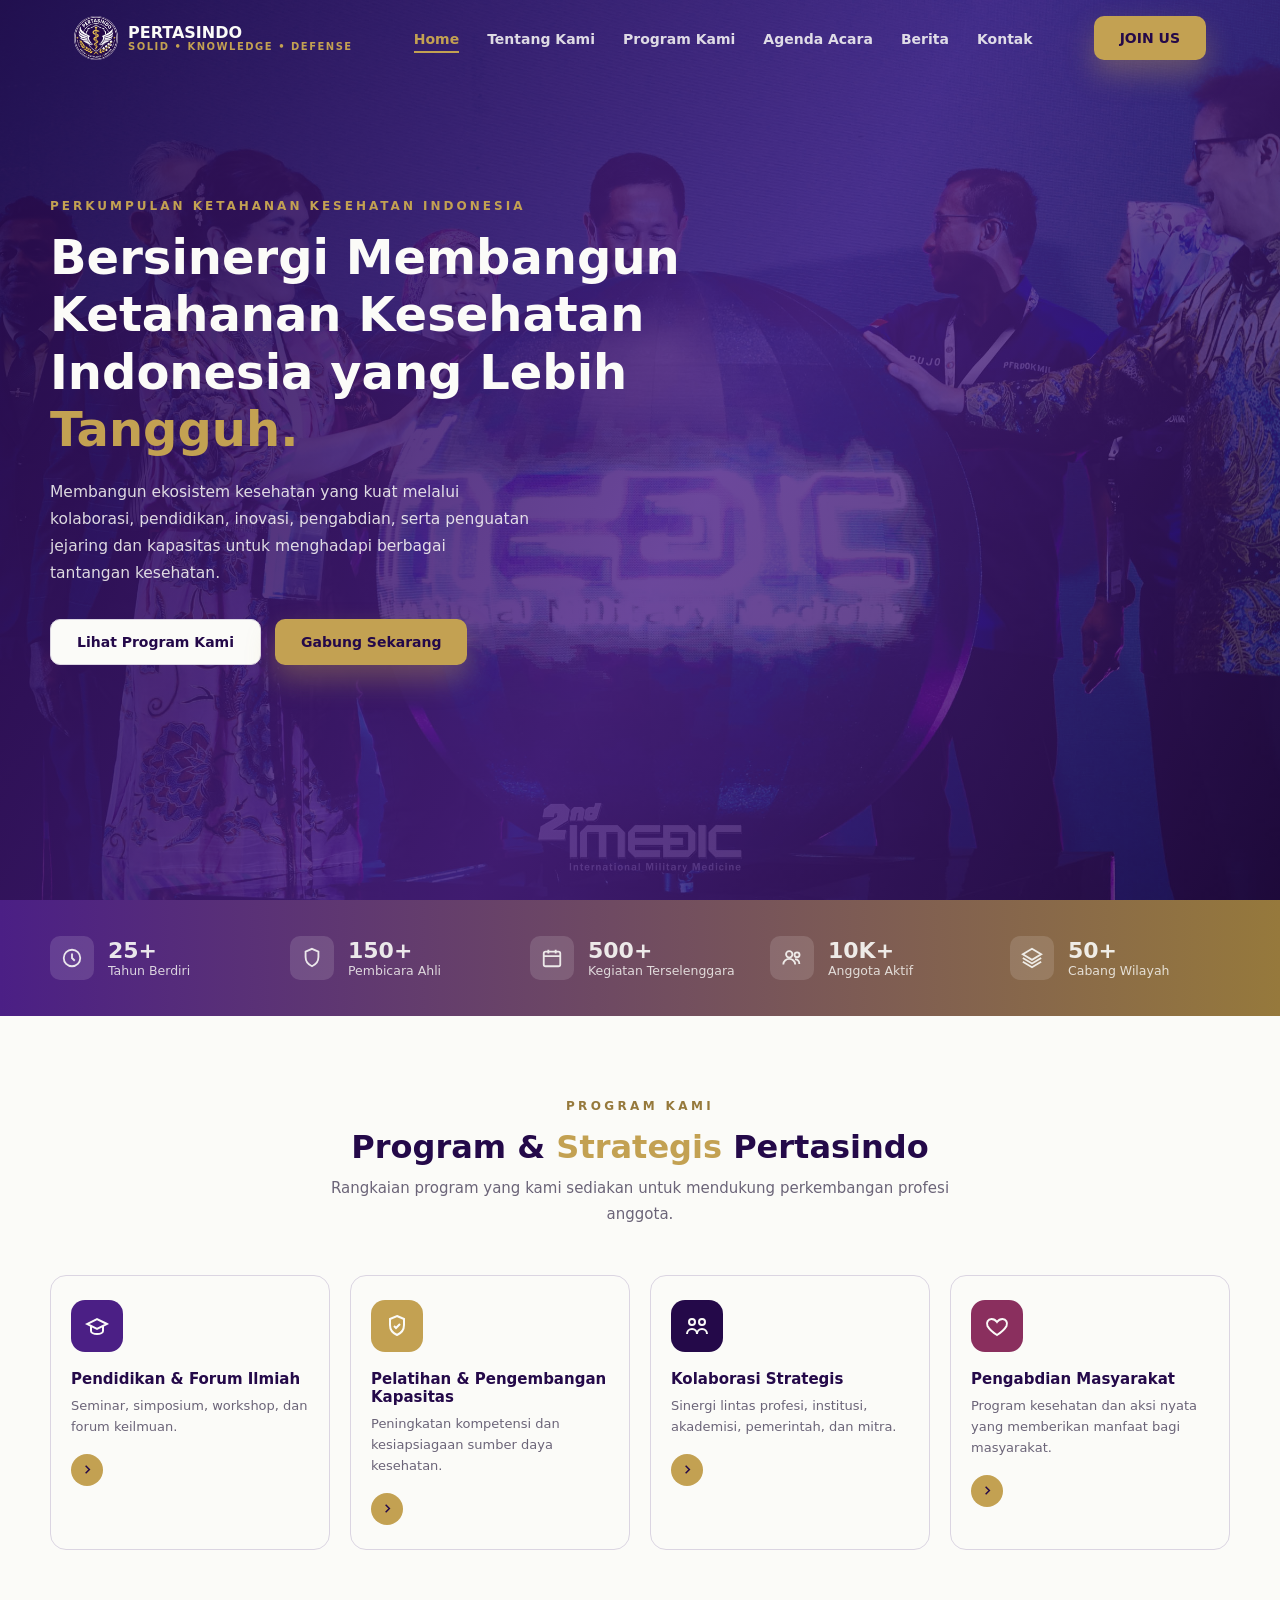
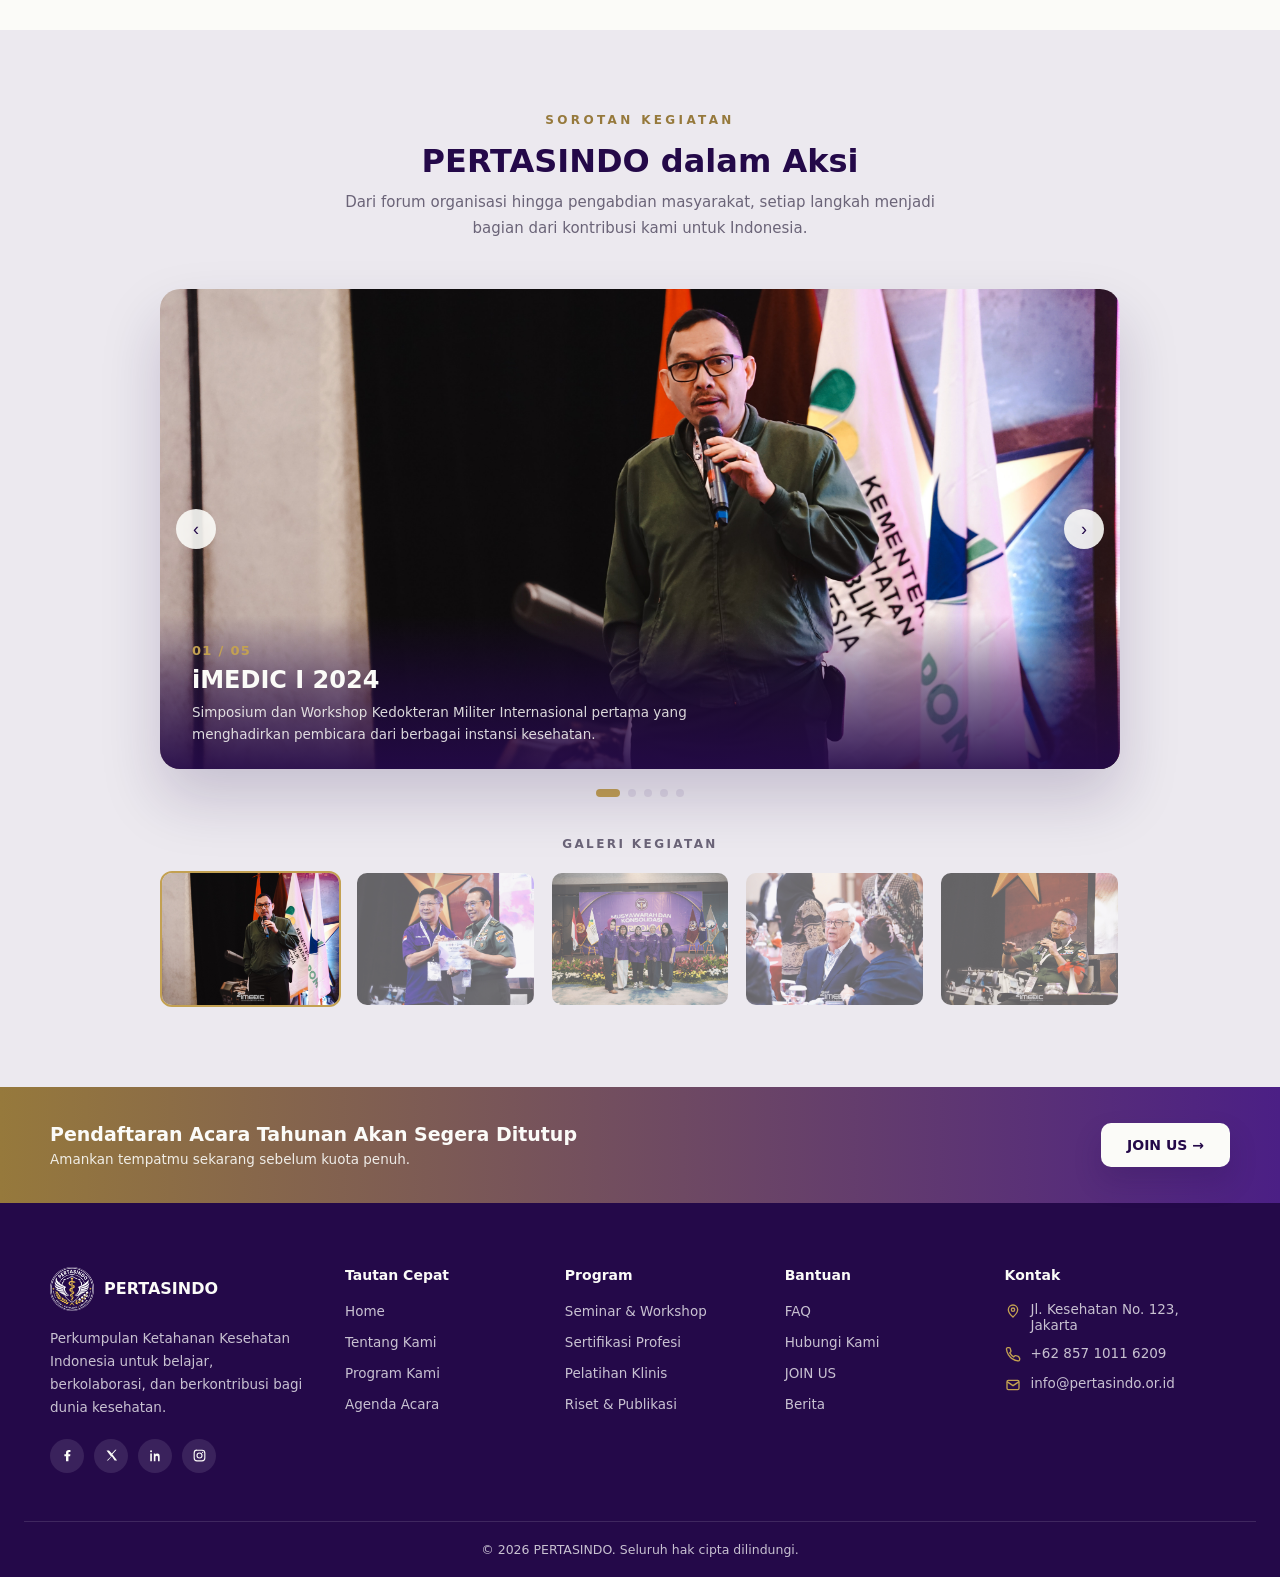
==== commit faf6d3b1: "feat: enhance navigation and add event gallery; update contact form to use WhatsApp" ====
--- a/index.html
+++ b/index.html
@@ -23,6 +23,7 @@
       <li><a href="events.html">Agenda Acara</a></li>
       <li><a href="news.html">Berita</a></li>
       <li><a href="contact.html">Kontak</a></li>
+      <li class="nav-join-us"><a href="daftar.html">JOIN US</a></li>
     </ul>
     <a class="btn btn-teal" href="daftar.html">JOIN US</a>
     <button class="mobile-toggle" id="navToggle" aria-label="Menu">
@@ -107,47 +108,72 @@
   </div>
 </section>
 
-<!-- ===== NEWS ===== -->
+<!-- ===== PERTASINDO DALAM AKSI (galeri kegiatan) ===== -->
 <section class="section soft">
-  <div class="news-header-row">
-    <div class="section-header">
-      <p class="eyebrow">Berita &amp; Info</p>
-      <h2>Kabar Terbaru dari Kami</h2>
-    </div>
-    <a class="btn btn-outline" href="news.html">Lihat Semua Berita &rarr;</a>
-  </div>
-  <div class="news-grid">
-    <div class="news-card">
-      <div class="news-thumb" style="background:linear-gradient(150deg,#4b1f85,#240949);">
-        <svg viewBox="0 0 24 24" fill="none" stroke="currentColor" stroke-width="1.6"><path d="M4 19V5a2 2 0 0 1 2-2h8l6 6v10a2 2 0 0 1-2 2H6a2 2 0 0 1-2-2Z"/></svg>
-      </div>
-      <div class="news-body">
-        <span class="news-tag">Pengembangan Profesi</span>
-        <h3>Pentingnya Pengembangan Profesi Berkelanjutan</h3>
-        <span class="news-date">02 Agu 2026</span>
-      </div>
-    </div>
-    <div class="news-card">
-      <div class="news-thumb" style="background:linear-gradient(150deg,#c3a152,#96793c);">
-        <svg viewBox="0 0 24 24" fill="none" stroke="currentColor" stroke-width="1.6"><circle cx="9" cy="8" r="3.5"/><path d="M2.5 19c0-3.5 3-6 6.5-6s6.5 2.5 6.5 6"/><circle cx="17.5" cy="8.5" r="2.7"/></svg>
-      </div>
-      <div class="news-body">
-        <span class="news-tag">Kegiatan</span>
-        <h3>Kolaborasi Antar Faskes untuk Layanan Lebih Baik</h3>
-        <span class="news-date">28 Jul 2026</span>
-      </div>
-    </div>
-    <div class="news-card">
-      <div class="news-thumb" style="background:linear-gradient(150deg,#7b4fb0,#8a2f5e);">
-        <svg viewBox="0 0 24 24" fill="none" stroke="currentColor" stroke-width="1.6"><path d="M12 2 2 8l10 6 10-6-10-6Z"/><path d="M2 16l10 6 10-6"/></svg>
-      </div>
-      <div class="news-body">
-        <span class="news-tag">Sorotan</span>
-        <h3>Sorotan Kegiatan Tahunan Kami Sepanjang Tahun</h3>
-        <span class="news-date">15 Jul 2026</span>
-      </div>
-    </div>
-  </div>
+  <div class="section-header">
+    <p class="eyebrow">Sorotan Kegiatan</p>
+    <h2>PERTASINDO dalam Aksi</h2>
+    <p>Dari forum organisasi hingga pengabdian masyarakat, setiap langkah menjadi bagian dari kontribusi kami untuk Indonesia.</p>
+  </div>
+  <div class="gallery-slider">
+    <div class="gallery-track" id="gallerySlides">
+      <div class="gallery-slide active" data-index="0">
+        <img src="assets/IMG_9992.JPEG" alt="iMEDIC I 2024">
+        <div class="gallery-overlay">
+          <span class="gallery-count">01 / 05</span>
+          <h3>iMEDIC I 2024</h3>
+          <p>Simposium dan Workshop Kedokteran Militer Internasional pertama yang menghadirkan pembicara dari berbagai instansi kesehatan.</p>
+        </div>
+      </div>
+      <div class="gallery-slide" data-index="1">
+        <img src="assets/IMG_9993.JPEG" alt="iMEDIC II 2025">
+        <div class="gallery-overlay">
+          <span class="gallery-count">02 / 05</span>
+          <h3>iMEDIC II 2025</h3>
+          <p>Penyerahan sertifikat apresiasi kepada para pembicara dan mitra penyelenggara iMEDIC II 2025.</p>
+        </div>
+      </div>
+      <div class="gallery-slide" data-index="2">
+        <img src="assets/IMG_9994.JPEG" alt="Musyawarah Nasional PERDOKMIL">
+        <div class="gallery-overlay">
+          <span class="gallery-count">03 / 05</span>
+          <h3>Musyawarah Nasional PERDOKMIL</h3>
+          <p>Konsolidasi pengurus PERDOKMIL dalam Musyawarah Nasional untuk menentukan arah organisasi ke depan.</p>
+        </div>
+      </div>
+      <div class="gallery-slide" data-index="3">
+        <img src="assets/IMG_9988.JPEG" alt="Independence Day Golf Tournament">
+        <div class="gallery-overlay">
+          <span class="gallery-count">04 / 05</span>
+          <h3>Independence Day Golf Tournament</h3>
+          <p>Ajang silaturahmi anggota dalam suasana santai untuk memperingati Hari Kemerdekaan Indonesia.</p>
+        </div>
+      </div>
+      <div class="gallery-slide" data-index="4">
+        <img src="assets/IMG_9989.JPEG" alt="PERTASINDO Peduli NTT">
+        <div class="gallery-overlay">
+          <span class="gallery-count">05 / 05</span>
+          <h3>PERTASINDO Peduli NTT</h3>
+          <p>Diskusi panel membahas kesiapsiagaan dan dukungan layanan kesehatan bagi wilayah yang membutuhkan.</p>
+        </div>
+      </div>
+    </div>
+    <button class="gallery-nav gallery-prev" id="galPrev" type="button" aria-label="Sebelumnya">&lsaquo;</button>
+    <button class="gallery-nav gallery-next" id="galNext" type="button" aria-label="Berikutnya">&rsaquo;</button>
+  </div>
+  <div class="gallery-dots" id="galleryDots"></div>
+
+  <p class="gallery-label">Galeri Kegiatan</p>
+  <div class="gallery-thumbs" id="galleryThumbs">
+    <button class="gallery-thumb active" type="button" data-index="0"><img src="assets/IMG_9992.JPEG" alt="iMEDIC I 2024"></button>
+    <button class="gallery-thumb" type="button" data-index="1"><img src="assets/IMG_9993.JPEG" alt="iMEDIC II 2025"></button>
+    <button class="gallery-thumb" type="button" data-index="2"><img src="assets/IMG_9994.JPEG" alt="Musyawarah Nasional PERDOKMIL"></button>
+    <button class="gallery-thumb" type="button" data-index="3"><img src="assets/IMG_9988.JPEG" alt="Independence Day Golf Tournament"></button>
+    <button class="gallery-thumb" type="button" data-index="4"><img src="assets/IMG_9989.JPEG" alt="PERTASINDO Peduli NTT"></button>
+  </div>
+  <!-- <div style="text-align:center;margin-top:32px;">
+    <a class="btn btn-outline" href="events.html">Lihat Semua Kegiatan &rarr;</a>
+  </div> -->
 </section>
 
 <!-- ===== CTA BANNER ===== -->
@@ -158,7 +184,7 @@
       <p>Amankan tempatmu sekarang sebelum kuota penuh.</p>
     </div>
     <a class="btn btn-white" href="daftar.html">JOIN US &rarr;</a>
-    <span class="cta-icon-circle"><svg viewBox="0 0 24 24" fill="none" stroke="#fff" stroke-width="2"><rect x="3" y="5" width="18" height="16" rx="2"/><path d="M3 10h18M8 3v4M16 3v4"/></svg></span>
+    <!-- <span class="cta-icon-circle"><svg viewBox="0 0 24 24" fill="none" stroke="#fff" stroke-width="2"><rect x="3" y="5" width="18" height="16" rx="2"/><path d="M3 10h18M8 3v4M16 3v4"/></svg></span> -->
   </div>
 </section>
 
--- a/site.css
+++ b/site.css
@@ -141,6 +141,10 @@
 .site-nav.scrolled .site-logo .logo-text{ color:var(--navy); }
 .site-nav.scrolled .site-logo .logo-text small{ color:var(--teal-dark); }
 
+@media (max-width:600px){
+  .site-logo .logo-text{ display:none; }
+}
+
 .nav-links{
   display:flex;
   align-items:center;
@@ -148,6 +152,8 @@
   list-style:none;
   flex-wrap:wrap;
 }
+
+.nav-join-us{ display:none; }
 
 .nav-links a{
   text-decoration:none;
@@ -217,14 +223,44 @@
   .nav-links.open a:hover,
   .nav-links.open a.active{ color:var(--blue); border-bottom-color:var(--blue); }
   .mobile-toggle{ display:flex; }
+  .nav-inner > .btn-teal{ display:none; }
+  .nav-join-us{ display:block !important; width:100%; margin-top:4px; padding-top:14px; border-top:1px solid var(--border-soft); }
+  .nav-join-us a{
+    display:inline-block;
+    background:var(--teal);
+    color:var(--navy);
+    font-weight:700;
+    padding:10px 22px;
+    border-radius:8px;
+    border-bottom:none !important;
+  }
 }
 
 /* ===== PAGE HERO (interior pages) ===== */
 .page-hero{
-  background:linear-gradient(120deg, var(--navy) 0%, var(--blue) 55%, var(--teal-dark) 100%);
-  padding:70px 24px 90px;
+  background:
+    linear-gradient(120deg, rgba(36,9,73,0.9) 0%, rgba(75,31,133,0.7) 55%, rgba(195,161,82,0.55) 100%),
+    url('assets/hero-background.jpg');
+  background-size:cover;
+  background-position:center;
+  background-blend-mode:multiply, normal;
+  padding:110px 24px 48px;
   text-align:center;
   color:var(--white);
+}
+
+@media (max-width:600px){
+  .page-hero{ padding:88px 20px 36px; }
+}
+
+/* about.html pakai foto sendiri, bukan pattern hero-background.jpg */
+.about-hero{
+  background:
+    linear-gradient(120deg, rgba(36,9,73,0.92) 0%, rgba(75,31,133,0.78) 55%, rgba(195,161,82,0.5) 100%),
+    url('assets/IMG_0001.JPEG');
+  background-size:cover;
+  background-position:center 15%;
+  background-blend-mode:normal;
 }
 
 .page-hero .eyebrow{
@@ -234,6 +270,8 @@
   text-transform:uppercase;
   opacity:0.85;
   margin-bottom:14px;
+  overflow-wrap:break-word;
+  word-break:break-word;
 }
 
 .page-hero h1{
@@ -274,12 +312,15 @@
   overflow:hidden;
 }
 
+@media (max-width:600px){
+  .home-hero{ padding:90px 20px 60px; }
+}
+
 .home-hero-grid{
   max-width:1180px;
   width:100%;
+  min-width:0;
   margin:0 auto;
-  display:flex;
-  align-items:center;
 }
 
 .home-hero-grid > div{ max-width:640px; }
@@ -291,6 +332,8 @@
   text-transform:uppercase;
   color:var(--teal);
   margin-bottom:16px;
+  overflow-wrap:break-word;
+  word-break:break-word;
 }
 
 .home-hero h1{
@@ -453,6 +496,8 @@
   text-transform:uppercase;
   color:var(--teal-dark);
   margin-bottom:12px;
+  overflow-wrap:break-word;
+  word-break:break-word;
 }
 
 .section-header h2{
@@ -755,6 +800,7 @@
 
 .news-thumb{
   height:150px;
+  overflow:hidden;
   display:flex;
   align-items:center;
   justify-content:center;
@@ -762,6 +808,13 @@
 }
 
 .news-thumb svg{ width:44px; height:44px; }
+
+.news-thumb img{
+  width:100%;
+  height:100%;
+  object-fit:cover;
+  display:block;
+}
 
 .news-body{ padding:20px; }
 
@@ -787,6 +840,172 @@
 .news-body .news-date{
   font-size:12px;
   color:var(--text-gray);
+}
+
+/* ===== GALERI KEGIATAN (slideshow) ===== */
+.gallery-slider{
+  position:relative;
+  max-width:960px;
+  margin:0 auto;
+  border-radius:20px;
+  overflow:hidden;
+  box-shadow:0 30px 60px rgba(36,9,73,0.18);
+}
+
+.gallery-track{
+  position:relative;
+  width:100%;
+  aspect-ratio:16/8;
+}
+
+@media (max-width:700px){
+  .gallery-track{ aspect-ratio:4/5; }
+}
+
+.gallery-slide{
+  position:absolute;
+  inset:0;
+  opacity:0;
+  visibility:hidden;
+  transition:opacity 0.6s ease;
+}
+
+.gallery-slide.active{
+  opacity:1;
+  visibility:visible;
+}
+
+.gallery-slide img{
+  width:100%;
+  height:100%;
+  object-fit:cover;
+  display:block;
+}
+
+.gallery-overlay{
+  position:absolute;
+  left:0;
+  right:0;
+  bottom:0;
+  padding:28px 32px 24px;
+  background:linear-gradient(0deg, rgba(36,9,73,0.92) 0%, rgba(36,9,73,0.5) 55%, transparent 100%);
+  color:var(--white);
+}
+
+.gallery-count{
+  display:block;
+  font-size:13px;
+  font-weight:700;
+  letter-spacing:0.1em;
+  color:var(--teal);
+  margin-bottom:8px;
+}
+
+.gallery-overlay h3{
+  font-size:clamp(18px, 2.6vw, 24px);
+  font-weight:800;
+  margin-bottom:8px;
+}
+
+.gallery-overlay p{
+  font-size:13.5px;
+  color:rgba(251,251,248,0.85);
+  line-height:1.6;
+  max-width:520px;
+}
+
+.gallery-nav{
+  position:absolute;
+  top:50%;
+  transform:translateY(-50%);
+  width:40px;
+  height:40px;
+  border-radius:50%;
+  border:none;
+  background:rgba(251,251,248,0.9);
+  color:var(--navy);
+  font-size:18px;
+  cursor:pointer;
+  display:flex;
+  align-items:center;
+  justify-content:center;
+  z-index:5;
+  transition:background 0.2s ease;
+}
+
+.gallery-nav:hover{ background:var(--white); }
+.gallery-prev{ left:16px; }
+.gallery-next{ right:16px; }
+
+.gallery-dots{
+  display:flex;
+  justify-content:center;
+  align-items:center;
+  gap:8px;
+  margin-top:20px;
+}
+
+.gallery-dot{
+  width:8px;
+  height:8px;
+  border-radius:50%;
+  border:none;
+  background:var(--border-soft);
+  cursor:pointer;
+  padding:0;
+  transition:width 0.25s ease, background 0.25s ease;
+}
+
+.gallery-dot.active{
+  width:24px;
+  border-radius:5px;
+  background:var(--teal);
+}
+
+.gallery-label{
+  text-align:center;
+  font-size:12px;
+  font-weight:700;
+  letter-spacing:0.2em;
+  text-transform:uppercase;
+  color:var(--text-gray);
+  margin:40px 0 20px;
+}
+
+.gallery-thumbs{
+  max-width:960px;
+  margin:0 auto;
+  display:grid;
+  grid-template-columns:repeat(5, 1fr);
+  gap:14px;
+}
+
+@media (max-width:700px){
+  .gallery-thumbs{ grid-template-columns:repeat(3, 1fr); }
+}
+
+.gallery-thumb{
+  border:2px solid transparent;
+  border-radius:12px;
+  overflow:hidden;
+  padding:0;
+  cursor:pointer;
+  aspect-ratio:4/3;
+  background:none;
+  opacity:0.6;
+  transition:opacity 0.2s ease, border-color 0.2s ease;
+}
+
+.gallery-thumb img{
+  width:100%;
+  height:100%;
+  object-fit:cover;
+  display:block;
+}
+
+.gallery-thumb.active{
+  opacity:1;
+  border-color:var(--teal);
 }
 
 /* ===== CTA BANNER ===== */
@@ -1087,6 +1306,10 @@
 
 @media (max-width:860px){
   .program-carousel{ grid-template-columns:1fr; }
+}
+
+@media (max-width:600px){
+  #programCarouselSection{ display:none; }
 }
 
 .pc-image{
@@ -1604,3 +1827,13 @@
   border:none;
   display:block;
 }
+
+/* letter-spacing lebar pada label "eyebrow" bikin teks overflow di layar sempit, dikecilkan di mobile */
+/* ditaruh di akhir file supaya menang urutan cascade dibanding definisi .eyebrow aslinya */
+@media (max-width:600px){
+  .home-hero .eyebrow,
+  .page-hero .eyebrow,
+  .section-header .eyebrow{
+    letter-spacing:0.08em !important;
+  }
+}
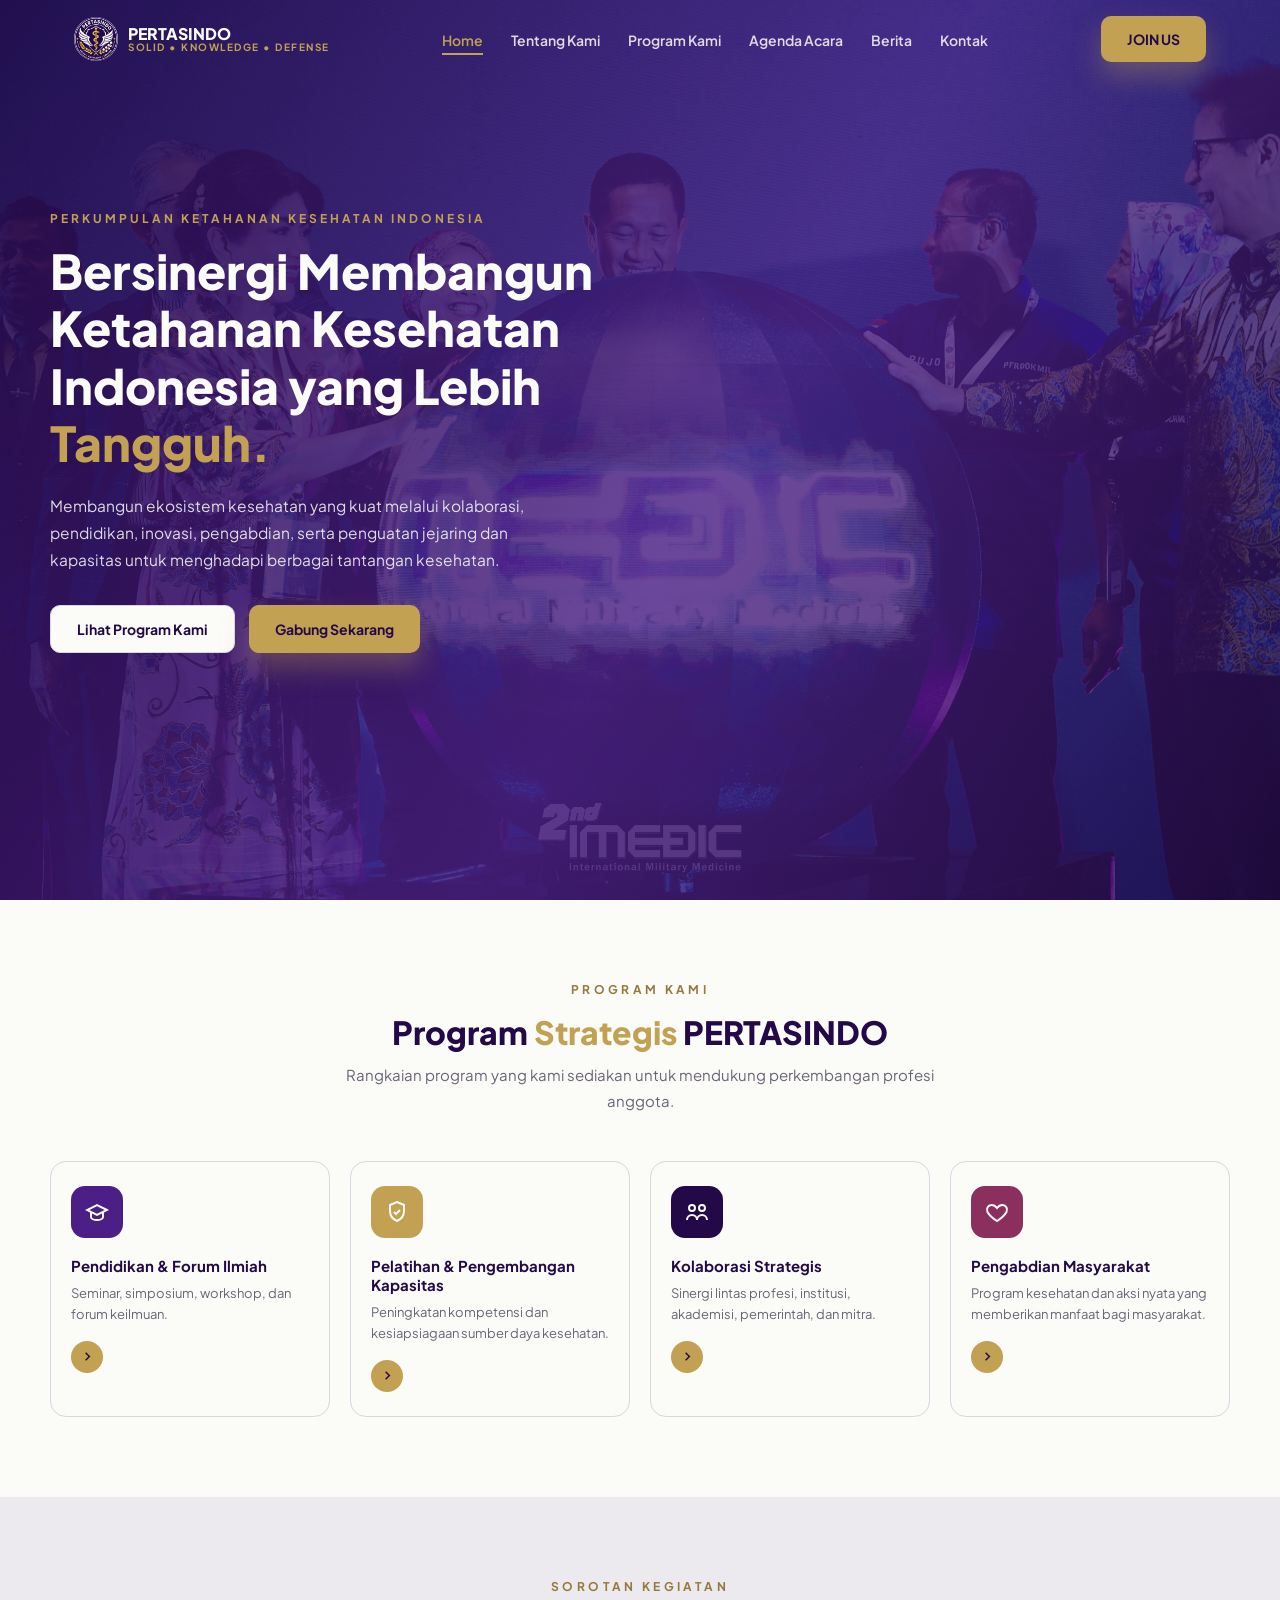
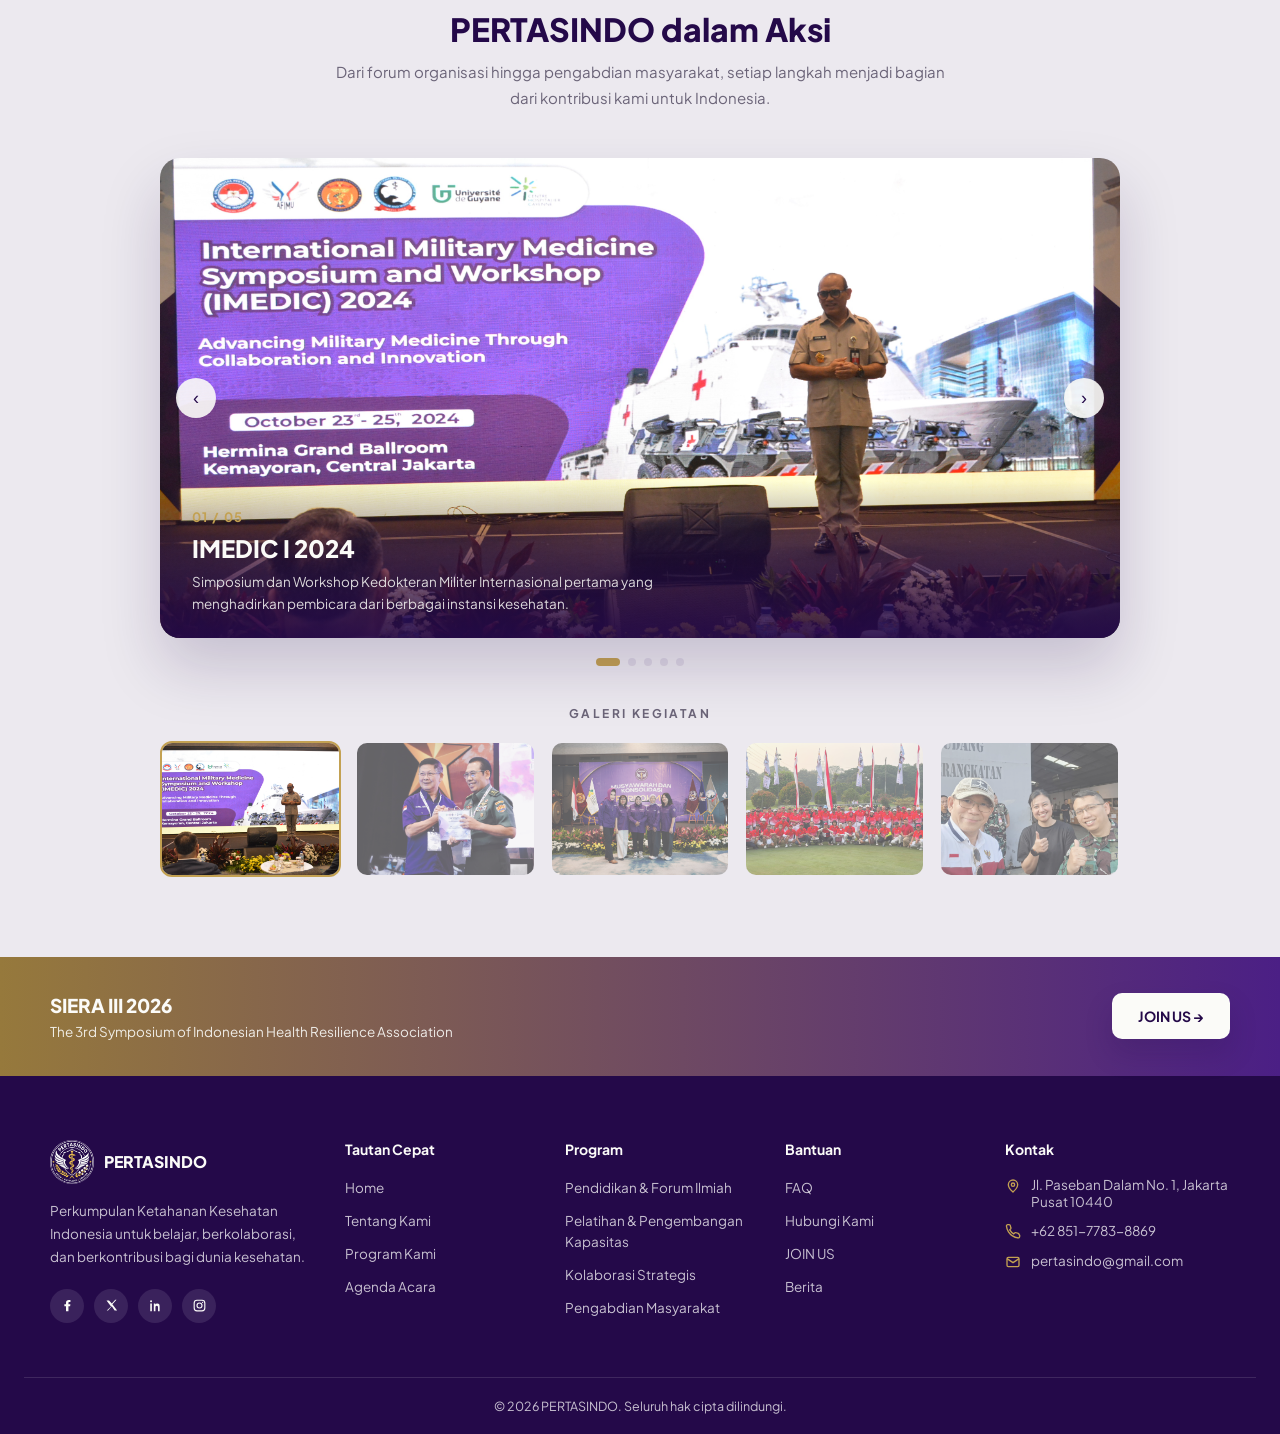
==== commit a5af79dd: "feat: Update news and services pages with new content and images; enhance styles with new font and l" ====
--- a/index.html
+++ b/index.html
@@ -4,6 +4,9 @@
 <meta charset="UTF-8">
 <meta name="viewport" content="width=device-width, initial-scale=1.0">
 <title>Beranda | Pertasindo</title>
+<link rel="preconnect" href="https://fonts.googleapis.com">
+<link rel="preconnect" href="https://fonts.gstatic.com" crossorigin>
+<link href="https://fonts.googleapis.com/css2?family=Plus+Jakarta+Sans:ital,wght@0,200..800;1,200..800&display=swap" rel="stylesheet">
 <link rel="stylesheet" href="site.css">
 </head>
 <body>
@@ -47,37 +50,11 @@
   </div>
 </section>
 
-<!-- ===== STATS ===== -->
-<section class="stats-bar">
-  <div class="stats-inner">
-    <div class="stat-item">
-      <span class="stat-icon"><svg viewBox="0 0 24 24" fill="none" stroke="currentColor" stroke-width="2"><circle cx="12" cy="12" r="9"/><path d="M12 7v5l3 3"/></svg></span>
-      <span><strong>25+</strong><span>Tahun Berdiri</span></span>
-    </div>
-    <div class="stat-item">
-      <span class="stat-icon"><svg viewBox="0 0 24 24" fill="none" stroke="currentColor" stroke-width="2"><path d="M12 2l7 3v6c0 5-3.5 8.5-7 10-3.5-1.5-7-5-7-10V5l7-3Z"/></svg></span>
-      <span><strong>150+</strong><span>Pembicara Ahli</span></span>
-    </div>
-    <div class="stat-item">
-      <span class="stat-icon"><svg viewBox="0 0 24 24" fill="none" stroke="currentColor" stroke-width="2"><rect x="3" y="5" width="18" height="16" rx="2"/><path d="M3 10h18M8 3v4M16 3v4"/></svg></span>
-      <span><strong>500+</strong><span>Kegiatan Terselenggara</span></span>
-    </div>
-    <div class="stat-item">
-      <span class="stat-icon"><svg viewBox="0 0 24 24" fill="none" stroke="currentColor" stroke-width="2"><circle cx="9" cy="8" r="3.5"/><path d="M2.5 19c0-3.5 3-6 6.5-6s6.5 2.5 6.5 6"/><circle cx="17.5" cy="8.5" r="2.7"/><path d="M15.3 13.2c2.7.3 4.7 2.4 4.7 5.3"/></svg></span>
-      <span><strong>10K+</strong><span>Anggota Aktif</span></span>
-    </div>
-    <div class="stat-item">
-      <span class="stat-icon"><svg viewBox="0 0 24 24" fill="none" stroke="currentColor" stroke-width="2"><path d="M12 2 2 8l10 6 10-6-10-6Z"/><path d="M2 16l10 6 10-6M2 12l10 6 10-6"/></svg></span>
-      <span><strong>50+</strong><span>Cabang Wilayah</span></span>
-    </div>
-  </div>
-</section>
-
 <!-- ===== PROGRAM KAMI ===== -->
 <section class="section" id="program">
   <div class="section-header">
     <p class="eyebrow">Program Kami</p>
-    <h2>Program &amp; <span class="accent">Strategis</span> Pertasindo</h2>
+    <h2>Program <span class="accent">Strategis</span> PERTASINDO</h2>
     <p>Rangkaian program yang kami sediakan untuk mendukung perkembangan profesi anggota.</p>
   </div>
   <div class="services-grid">
@@ -118,19 +95,19 @@
   <div class="gallery-slider">
     <div class="gallery-track" id="gallerySlides">
       <div class="gallery-slide active" data-index="0">
-        <img src="assets/IMG_9992.JPEG" alt="iMEDIC I 2024">
+        <img src="assets/IMEDIC24.JPG" alt="IMEDIC I 2024">
         <div class="gallery-overlay">
           <span class="gallery-count">01 / 05</span>
-          <h3>iMEDIC I 2024</h3>
+          <h3>IMEDIC I 2024</h3>
           <p>Simposium dan Workshop Kedokteran Militer Internasional pertama yang menghadirkan pembicara dari berbagai instansi kesehatan.</p>
         </div>
       </div>
       <div class="gallery-slide" data-index="1">
-        <img src="assets/IMG_9993.JPEG" alt="iMEDIC II 2025">
+        <img src="assets/IMG_9993.JPEG" alt="IMEDIC II 2025">
         <div class="gallery-overlay">
           <span class="gallery-count">02 / 05</span>
-          <h3>iMEDIC II 2025</h3>
-          <p>Penyerahan sertifikat apresiasi kepada para pembicara dan mitra penyelenggara iMEDIC II 2025.</p>
+          <h3>IMEDIC II 2025</h3>
+          <p>Penyerahan sertifikat apresiasi kepada para pembicara dan mitra penyelenggara IMEDIC II 2025.</p>
         </div>
       </div>
       <div class="gallery-slide" data-index="2">
@@ -142,7 +119,7 @@
         </div>
       </div>
       <div class="gallery-slide" data-index="3">
-        <img src="assets/IMG_9988.JPEG" alt="Independence Day Golf Tournament">
+        <img src="assets/golf-pertasindo.jpeg" alt="Independence Day Golf Tournament">
         <div class="gallery-overlay">
           <span class="gallery-count">04 / 05</span>
           <h3>Independence Day Golf Tournament</h3>
@@ -150,7 +127,7 @@
         </div>
       </div>
       <div class="gallery-slide" data-index="4">
-        <img src="assets/IMG_9989.JPEG" alt="PERTASINDO Peduli NTT">
+        <img src="assets/pertasindo-peduli-ntt.jpeg" alt="PERTASINDO Peduli NTT">
         <div class="gallery-overlay">
           <span class="gallery-count">05 / 05</span>
           <h3>PERTASINDO Peduli NTT</h3>
@@ -165,11 +142,11 @@
 
   <p class="gallery-label">Galeri Kegiatan</p>
   <div class="gallery-thumbs" id="galleryThumbs">
-    <button class="gallery-thumb active" type="button" data-index="0"><img src="assets/IMG_9992.JPEG" alt="iMEDIC I 2024"></button>
-    <button class="gallery-thumb" type="button" data-index="1"><img src="assets/IMG_9993.JPEG" alt="iMEDIC II 2025"></button>
+    <button class="gallery-thumb active" type="button" data-index="0"><img src="assets/IMEDIC24.JPG" alt="IMEDIC I 2024"></button>
+    <button class="gallery-thumb" type="button" data-index="1"><img src="assets/IMG_9993.JPEG" alt="IMEDIC II 2025"></button>
     <button class="gallery-thumb" type="button" data-index="2"><img src="assets/IMG_9994.JPEG" alt="Musyawarah Nasional PERDOKMIL"></button>
-    <button class="gallery-thumb" type="button" data-index="3"><img src="assets/IMG_9988.JPEG" alt="Independence Day Golf Tournament"></button>
-    <button class="gallery-thumb" type="button" data-index="4"><img src="assets/IMG_9989.JPEG" alt="PERTASINDO Peduli NTT"></button>
+    <button class="gallery-thumb" type="button" data-index="3"><img src="assets/golf-pertasindo.jpeg" alt="Independence Day Golf Tournament"></button>
+    <button class="gallery-thumb" type="button" data-index="4"><img src="assets/pertasindo-peduli-ntt.jpeg" alt="PERTASINDO Peduli NTT"></button>
   </div>
   <!-- <div style="text-align:center;margin-top:32px;">
     <a class="btn btn-outline" href="events.html">Lihat Semua Kegiatan &rarr;</a>
@@ -180,8 +157,8 @@
 <section class="cta-banner">
   <div class="cta-banner-inner">
     <div>
-      <h3>Pendaftaran Acara Tahunan Akan Segera Ditutup</h3>
-      <p>Amankan tempatmu sekarang sebelum kuota penuh.</p>
+      <h3>SIERA III 2026</h3>
+      <p>The 3rd Symposium of Indonesian Health Resilience Association</p>
     </div>
     <a class="btn btn-white" href="daftar.html">JOIN US &rarr;</a>
     <!-- <span class="cta-icon-circle"><svg viewBox="0 0 24 24" fill="none" stroke="#fff" stroke-width="2"><rect x="3" y="5" width="18" height="16" rx="2"/><path d="M3 10h18M8 3v4M16 3v4"/></svg></span> -->
@@ -217,10 +194,10 @@
     <div class="footer-col">
       <h4>Program</h4>
       <ul>
-        <li><a href="services.html">Seminar &amp; Workshop</a></li>
-        <li><a href="services.html">Sertifikasi Profesi</a></li>
-        <li><a href="services.html">Pelatihan Klinis</a></li>
-        <li><a href="services.html">Riset &amp; Publikasi</a></li>
+        <li><a href="services.html">Pendidikan &amp; Forum Ilmiah</a></li>
+        <li><a href="services.html">Pelatihan &amp; Pengembangan Kapasitas</a></li>
+        <li><a href="services.html">Kolaborasi Strategis</a></li>
+        <li><a href="services.html">Pengabdian Masyarakat</a></li>
       </ul>
     </div>
     <div class="footer-col">
@@ -235,9 +212,9 @@
     <div class="footer-col">
       <h4>Kontak</h4>
       <ul class="footer-contact">
-        <li><svg viewBox="0 0 24 24" fill="none" stroke="currentColor" stroke-width="2"><path d="M12 21s-7-6-7-11a7 7 0 0 1 14 0c0 5-7 11-7 11Z"/><circle cx="12" cy="10" r="2.5"/></svg><span>Jl. Kesehatan No. 123, Jakarta</span></li>
-        <li><svg viewBox="0 0 24 24" fill="none" stroke="currentColor" stroke-width="2"><path d="M22 16.9v2a2 2 0 0 1-2.2 2 19.8 19.8 0 0 1-8.6-3 19.5 19.5 0 0 1-6-6 19.8 19.8 0 0 1-3-8.7A2 2 0 0 1 4.1 1h2a2 2 0 0 1 2 1.7c.1.9.3 1.8.6 2.7a2 2 0 0 1-.4 2.1L7.1 8.7a16 16 0 0 0 6 6l1.2-1.2a2 2 0 0 1 2.1-.4c.9.3 1.8.5 2.7.6a2 2 0 0 1 1.9 2Z"/></svg><span>+62 857 1011 6209</span></li>
-        <li><svg viewBox="0 0 24 24" fill="none" stroke="currentColor" stroke-width="2"><rect x="3" y="5" width="18" height="14" rx="2"/><path d="m3 7 9 6 9-6"/></svg><span>info@pertasindo.or.id</span></li>
+        <li><svg viewBox="0 0 24 24" fill="none" stroke="currentColor" stroke-width="2"><path d="M12 21s-7-6-7-11a7 7 0 0 1 14 0c0 5-7 11-7 11Z"/><circle cx="12" cy="10" r="2.5"/></svg><span>Jl. Paseban Dalam No. 1, Jakarta Pusat 10440</span></li>
+        <li><svg viewBox="0 0 24 24" fill="none" stroke="currentColor" stroke-width="2"><path d="M22 16.9v2a2 2 0 0 1-2.2 2 19.8 19.8 0 0 1-8.6-3 19.5 19.5 0 0 1-6-6 19.8 19.8 0 0 1-3-8.7A2 2 0 0 1 4.1 1h2a2 2 0 0 1 2 1.7c.1.9.3 1.8.6 2.7a2 2 0 0 1-.4 2.1L7.1 8.7a16 16 0 0 0 6 6l1.2-1.2a2 2 0 0 1 2.1-.4c.9.3 1.8.5 2.7.6a2 2 0 0 1 1.9 2Z"/></svg><span>+62 851-7783-8869</span></li>
+        <li><svg viewBox="0 0 24 24" fill="none" stroke="currentColor" stroke-width="2"><rect x="3" y="5" width="18" height="14" rx="2"/><path d="m3 7 9 6 9-6"/></svg><span>pertasindo@gmail.com</span></li>
       </ul>
     </div>
   </div>
--- a/site.css
+++ b/site.css
@@ -13,7 +13,7 @@
 *{margin:0;padding:0;box-sizing:border-box;}
 
 body{
-  font-family:'Segoe UI', system-ui, -apple-system, sans-serif;
+  font-family:'Plus Jakarta Sans', 'Segoe UI', system-ui, -apple-system, sans-serif;
   background:var(--white);
   color:var(--text-dark);
   overflow-x:hidden;
@@ -1169,6 +1169,42 @@
 
 .content-visual svg{ width:70%; }
 
+.content-visual img{ width:70%; max-width:320px; }
+
+.program-cta-heading{
+  font-size:clamp(18px, 2.1vw, 26px);
+  white-space:nowrap;
+}
+
+.program-cta-text{ text-align:justify; }
+
+@media (max-width:640px){
+  .program-cta-heading{ white-space:normal; }
+}
+
+.content-visual--photo{
+  padding:0;
+  overflow:hidden;
+  border-radius:0;
+}
+
+.content-visual--photo img{
+  width:100%;
+  max-width:none;
+  height:100%;
+  min-height:460px;
+  object-fit:cover;
+  object-position:top center;
+  display:block;
+}
+
+.content-visual--plain{
+  border:none;
+  background:none;
+  padding:0;
+  min-height:0;
+}
+
 .content-text h2{
   font-size:clamp(22px, 3vw, 30px);
   font-weight:800;
@@ -1181,6 +1217,38 @@
   font-size:14.5px;
   line-height:1.75;
   margin-bottom:16px;
+}
+
+.logo-meaning-grid{
+  display:grid;
+  grid-template-columns:repeat(2, 1fr);
+  gap:14px;
+  margin-top:8px;
+}
+
+@media (max-width:520px){
+  .logo-meaning-grid{ grid-template-columns:1fr; }
+}
+
+.logo-meaning-item{
+  border:1px solid var(--border-soft);
+  border-radius:0;
+  padding:14px 16px;
+  background:var(--white);
+}
+
+.logo-meaning-item h4{
+  font-size:13.5px;
+  font-weight:700;
+  color:var(--navy);
+  margin-bottom:4px;
+}
+
+.logo-meaning-item p{
+  font-size:12px;
+  color:var(--text-gray);
+  line-height:1.55;
+  margin-bottom:0;
 }
 
 .value-grid{
@@ -1233,64 +1301,181 @@
   line-height:1.6;
 }
 
+/* ===== VISI & MISI ===== */
+.vm-section{ padding:48px 24px; }
+
+.vm-row{
+  max-width:1180px;
+  margin:0 auto;
+  display:flex;
+  align-items:center;
+  gap:64px;
+}
+
+.vm-row.reverse{ flex-direction:row-reverse; }
+
+.vm-row--center{
+  max-width:900px;
+  justify-content:center;
+  text-align:center;
+}
+
+.vm-row--center .vm-badge{ margin-left:auto; margin-right:auto; }
+.vm-row--center .vm-statement--visi{ text-align:center; }
+.vm-row--center .vm-stats{ text-align:left; }
+
+.vm-image{ flex:0 0 42%; }
+
+.vm-image img{
+  width:100%;
+  aspect-ratio:4/3;
+  object-fit:cover;
+  border-radius:18px;
+  display:block;
+}
+
+.vm-content{ flex:1; min-width:0; }
+
+.vm-badge{
+  display:inline-block;
+  padding:8px 20px;
+  border:1px solid var(--border-soft);
+  border-radius:999px;
+  font-size:12px;
+  font-weight:700;
+  letter-spacing:0.18em;
+  text-transform:uppercase;
+  color:var(--navy);
+  margin-bottom:26px;
+}
+
+.vm-statement{
+  font-size:clamp(20px, 2.4vw, 28px);
+  font-weight:500;
+  color:var(--navy);
+  line-height:1.5;
+}
+
+.vm-statement--visi{
+  font-size:clamp(18px, 1.8vw, 20px);
+  font-weight:400;
+  text-align:justify;
+}
+
+.vm-statement--misi{
+  font-size:clamp(16px, 2vw, 26px);
+  white-space:nowrap;
+}
+
+@media (max-width:600px){
+  .vm-statement--misi{ white-space:normal; }
+}
+
+.vm-content .vm-stats{ margin-top:36px; }
+
+.vm-stats{
+  display:flex;
+  gap:28px;
+}
+
+.vm-stat{
+  flex:1;
+  min-width:0;
+  padding-left:20px;
+  border-left:2px solid var(--teal);
+}
+
+.vm-stat-num{
+  display:block;
+  font-size:36px;
+  font-weight:800;
+  color:var(--navy);
+  line-height:1;
+  margin-bottom:10px;
+}
+
+.vm-stat-label{
+  display:block;
+  font-size:12.5px;
+  color:var(--text-gray);
+  line-height:1.5;
+}
+
+@media (max-width:900px){
+  .vm-row, .vm-row.reverse{ flex-direction:column; gap:32px; }
+  .vm-image{ flex:none; width:100%; }
+  .vm-stats{ flex-direction:column; gap:20px; }
+}
+
 /* ===== TEAM / JAJARAN ANGGOTA ===== */
-.team-grid{
+.anggota-section{ padding:48px 24px; }
+
+.anggota-header{
+  text-align:left;
+  max-width:1180px;
+  margin:0 auto 24px;
+}
+
+.anggota-header p{ white-space:nowrap; }
+
+@media (max-width:600px){
+  .anggota-header p{ white-space:normal; }
+}
+
+.eyebrow-dot{
+  display:inline-flex;
+  align-items:center;
+  gap:8px;
+}
+
+.eyebrow-dot::before{
+  content:'';
+  width:6px;
+  height:6px;
+  border-radius:50%;
+  background:var(--teal);
+  flex-shrink:0;
+}
+
+.anggota-grid{
   max-width:1180px;
   margin:0 auto;
   display:grid;
   grid-template-columns:repeat(4, 1fr);
-  gap:24px;
+  gap:20px;
 }
 
 @media (max-width:900px){
-  .team-grid{ grid-template-columns:repeat(2, 1fr); }
-}
-@media (max-width:520px){
-  .team-grid{ grid-template-columns:1fr; }
-}
-
-.team-card{
-  text-align:center;
-  padding:28px 20px;
-  border-radius:16px;
+  .anggota-grid{ grid-template-columns:repeat(2, 1fr); }
+}
+@media (max-width:560px){
+  .anggota-grid{ grid-template-columns:1fr; }
+}
+
+.anggota-card{ display:flex; flex-direction:column; }
+
+.anggota-photo{
+  width:100%;
+  aspect-ratio:1/1;
+  object-fit:cover;
+  object-position:top center;
+  border-radius:0;
+  border:1px solid var(--border-soft);
+  margin-bottom:10px;
+  display:block;
   background:var(--white);
-  border:1px solid var(--border-soft);
-  transition:transform 0.2s ease, box-shadow 0.2s ease;
-}
-
-.team-card:hover{
-  transform:translateY(-4px);
-  box-shadow:0 20px 36px rgba(36,9,73,0.1);
-}
-
-.team-photo{
-  width:96px;
-  height:96px;
-  border-radius:50%;
-  margin:0 auto 18px;
-  background:linear-gradient(150deg, var(--navy), var(--blue));
-  display:flex;
-  align-items:center;
-  justify-content:center;
-  color:rgba(255,255,255,0.85);
-}
-
-.team-photo svg{ width:40px; height:40px; }
-
-.team-card h3{
-  font-size:15px;
-  font-weight:700;
-  color:var(--navy);
-  margin-bottom:4px;
-}
-
-.team-role{
-  display:inline-block;
-  font-size:11.5px;
-  font-weight:700;
+}
+
+.anggota-name{
+  font-size:14.5px;
+  font-weight:700;
+  color:var(--navy);
+  margin-bottom:2px;
+}
+
+.anggota-role{
+  font-size:12.5px;
   color:var(--teal-dark);
-  text-transform:uppercase;
-  letter-spacing:0.06em;
 }
 
 /* ===== PROGRAM CAROUSEL (services page) ===== */
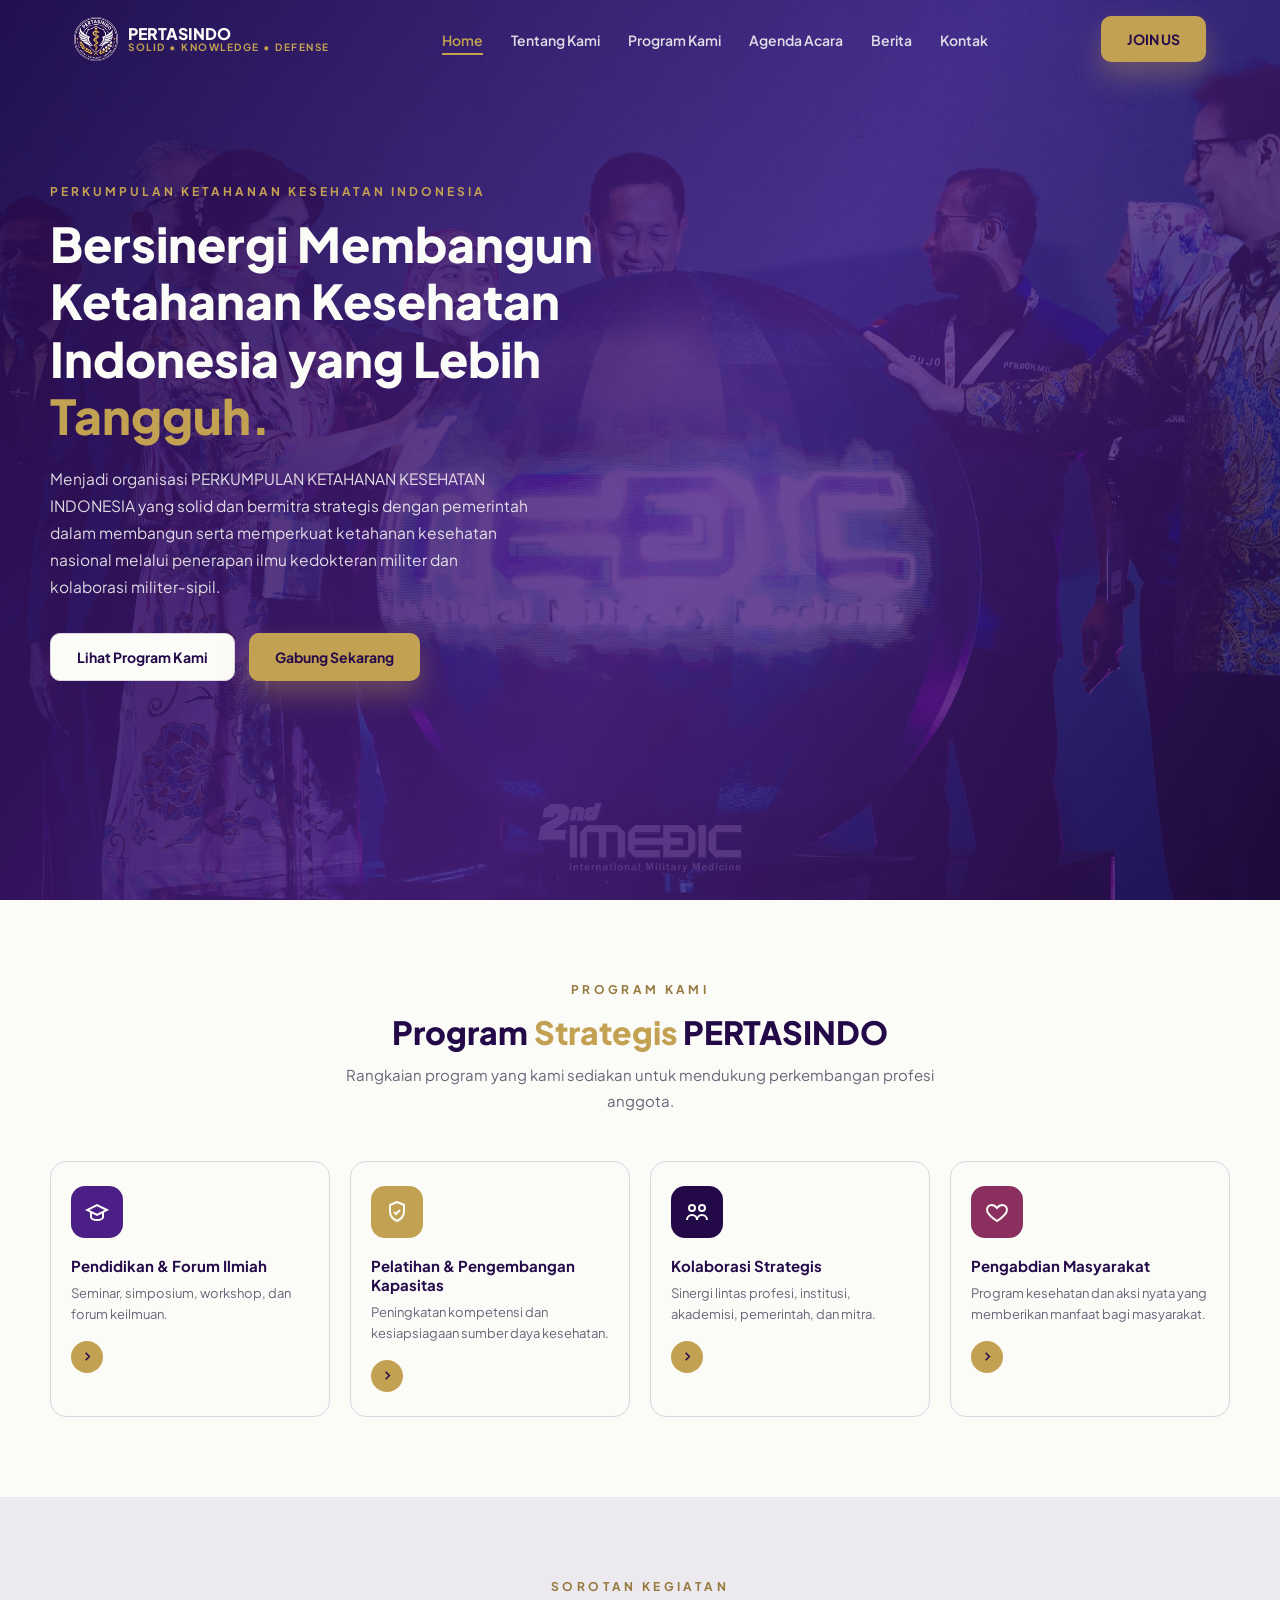
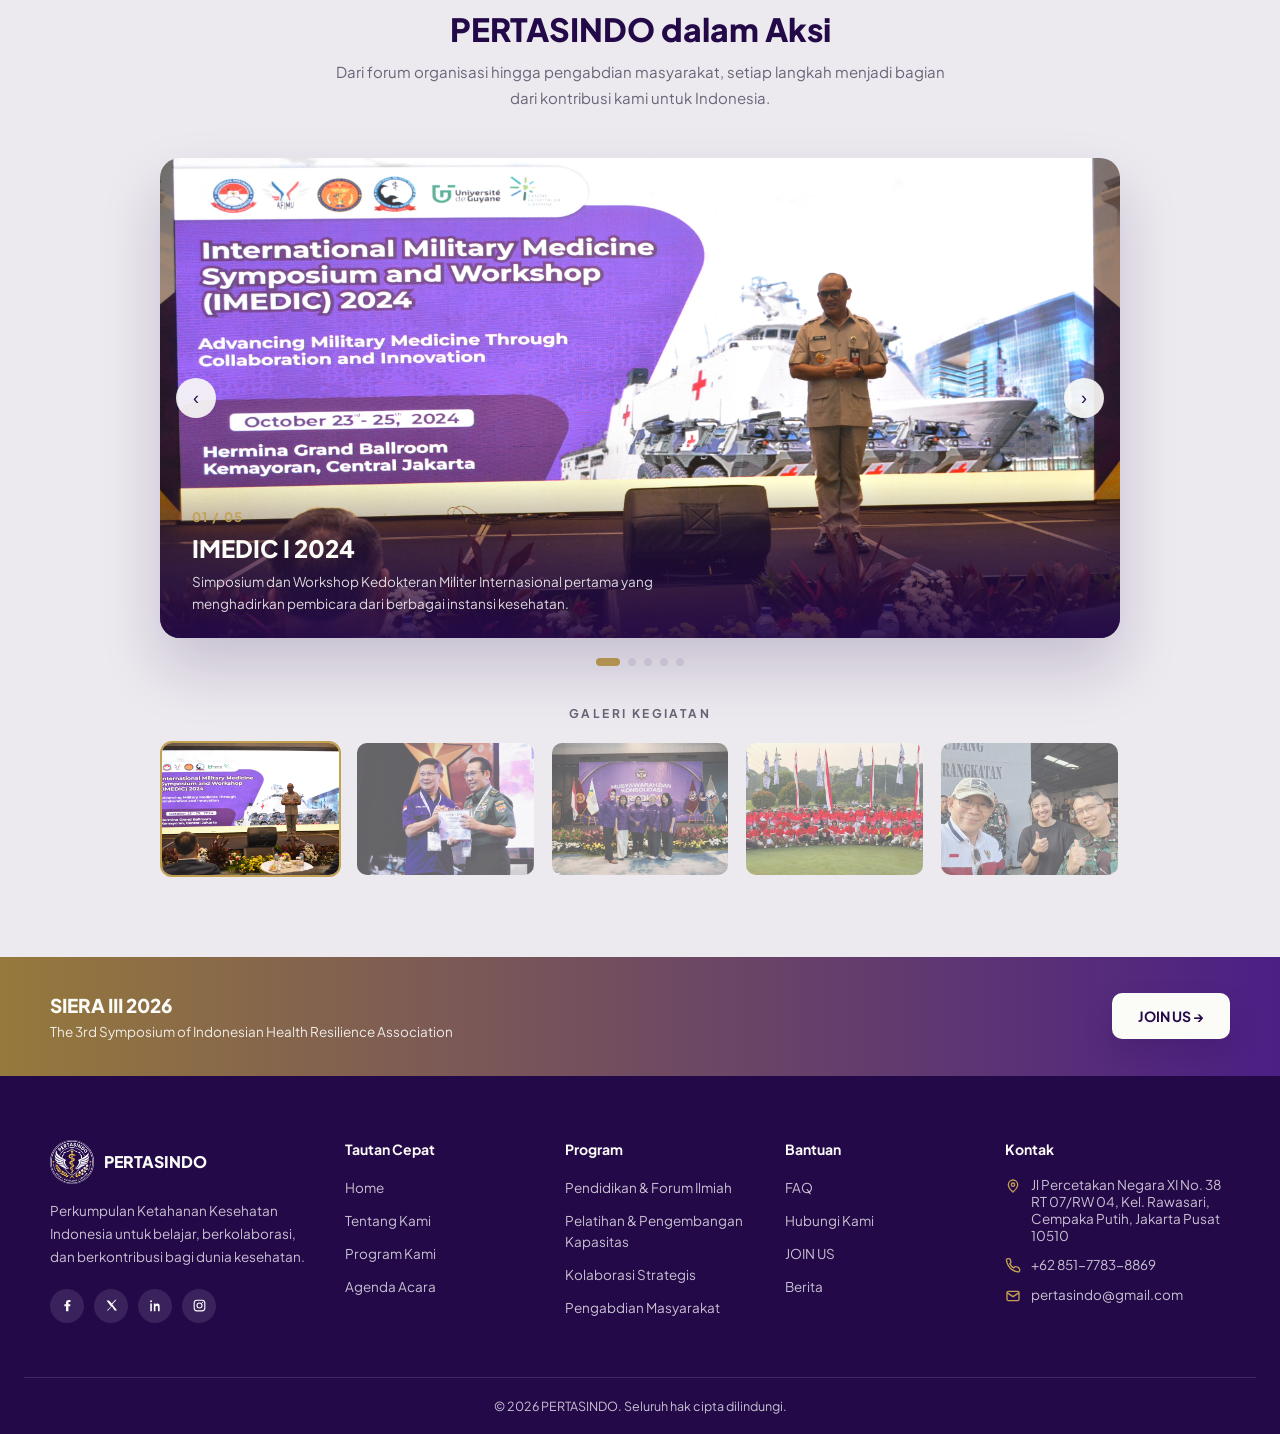
==== commit 64a67990: "fix: update contact address across multiple pages to reflect the new location" ====
--- a/index.html
+++ b/index.html
@@ -41,7 +41,7 @@
     <div>
       <p class="eyebrow">Perkumpulan Ketahanan Kesehatan Indonesia</p>
       <h1>Bersinergi Membangun Ketahanan Kesehatan Indonesia yang Lebih <span class="accent">Tangguh.</span></h1>
-      <p class="desc">Membangun ekosistem kesehatan yang kuat melalui kolaborasi, pendidikan, inovasi, pengabdian, serta penguatan jejaring dan kapasitas untuk menghadapi berbagai tantangan kesehatan.</p>
+      <p class="desc">Menjadi organisasi PERKUMPULAN KETAHANAN KESEHATAN INDONESIA yang solid dan bermitra strategis dengan pemerintah dalam membangun serta memperkuat ketahanan kesehatan nasional melalui penerapan ilmu kedokteran militer dan kolaborasi militer-sipil.</p>
       <div class="hero-actions">
         <a class="btn btn-outline" href="services.html">Lihat Program Kami</a>
         <a class="btn btn-teal" href="daftar.html">Gabung Sekarang</a>
@@ -212,7 +212,7 @@
     <div class="footer-col">
       <h4>Kontak</h4>
       <ul class="footer-contact">
-        <li><svg viewBox="0 0 24 24" fill="none" stroke="currentColor" stroke-width="2"><path d="M12 21s-7-6-7-11a7 7 0 0 1 14 0c0 5-7 11-7 11Z"/><circle cx="12" cy="10" r="2.5"/></svg><span>Jl. Paseban Dalam No. 1, Jakarta Pusat 10440</span></li>
+        <li><svg viewBox="0 0 24 24" fill="none" stroke="currentColor" stroke-width="2"><path d="M12 21s-7-6-7-11a7 7 0 0 1 14 0c0 5-7 11-7 11Z"/><circle cx="12" cy="10" r="2.5"/></svg><span>Jl Percetakan Negara XI No. 38 RT 07/RW 04, Kel. Rawasari, Cempaka Putih, Jakarta Pusat 10510</span></li>
         <li><svg viewBox="0 0 24 24" fill="none" stroke="currentColor" stroke-width="2"><path d="M22 16.9v2a2 2 0 0 1-2.2 2 19.8 19.8 0 0 1-8.6-3 19.5 19.5 0 0 1-6-6 19.8 19.8 0 0 1-3-8.7A2 2 0 0 1 4.1 1h2a2 2 0 0 1 2 1.7c.1.9.3 1.8.6 2.7a2 2 0 0 1-.4 2.1L7.1 8.7a16 16 0 0 0 6 6l1.2-1.2a2 2 0 0 1 2.1-.4c.9.3 1.8.5 2.7.6a2 2 0 0 1 1.9 2Z"/></svg><span>+62 851-7783-8869</span></li>
         <li><svg viewBox="0 0 24 24" fill="none" stroke="currentColor" stroke-width="2"><rect x="3" y="5" width="18" height="14" rx="2"/><path d="m3 7 9 6 9-6"/></svg><span>pertasindo@gmail.com</span></li>
       </ul>
--- a/site.css
+++ b/site.css
@@ -1493,10 +1493,6 @@
   .program-carousel{ grid-template-columns:1fr; }
 }
 
-@media (max-width:600px){
-  #programCarouselSection{ display:none; }
-}
-
 .pc-image{
   position:relative;
   overflow:hidden;
@@ -1644,7 +1640,11 @@
 .pc-btn:hover{ background:var(--teal); border-color:var(--teal); }
 
 @media (max-width:600px){
-  .pc-card{ flex-basis:210px; }
+  .pc-track-viewport{ overflow:visible; max-height:none; }
+  .pc-cards{ flex-direction:column; transform:none !important; }
+  .pc-card{ flex:0 0 auto; width:100%; align-items:center; text-align:center; }
+  .pc-card .pc-line{ margin-left:auto; margin-right:auto; }
+  .pc-nav{ display:none; }
 }
 
 /* ===== TIMELINE (about page) ===== */
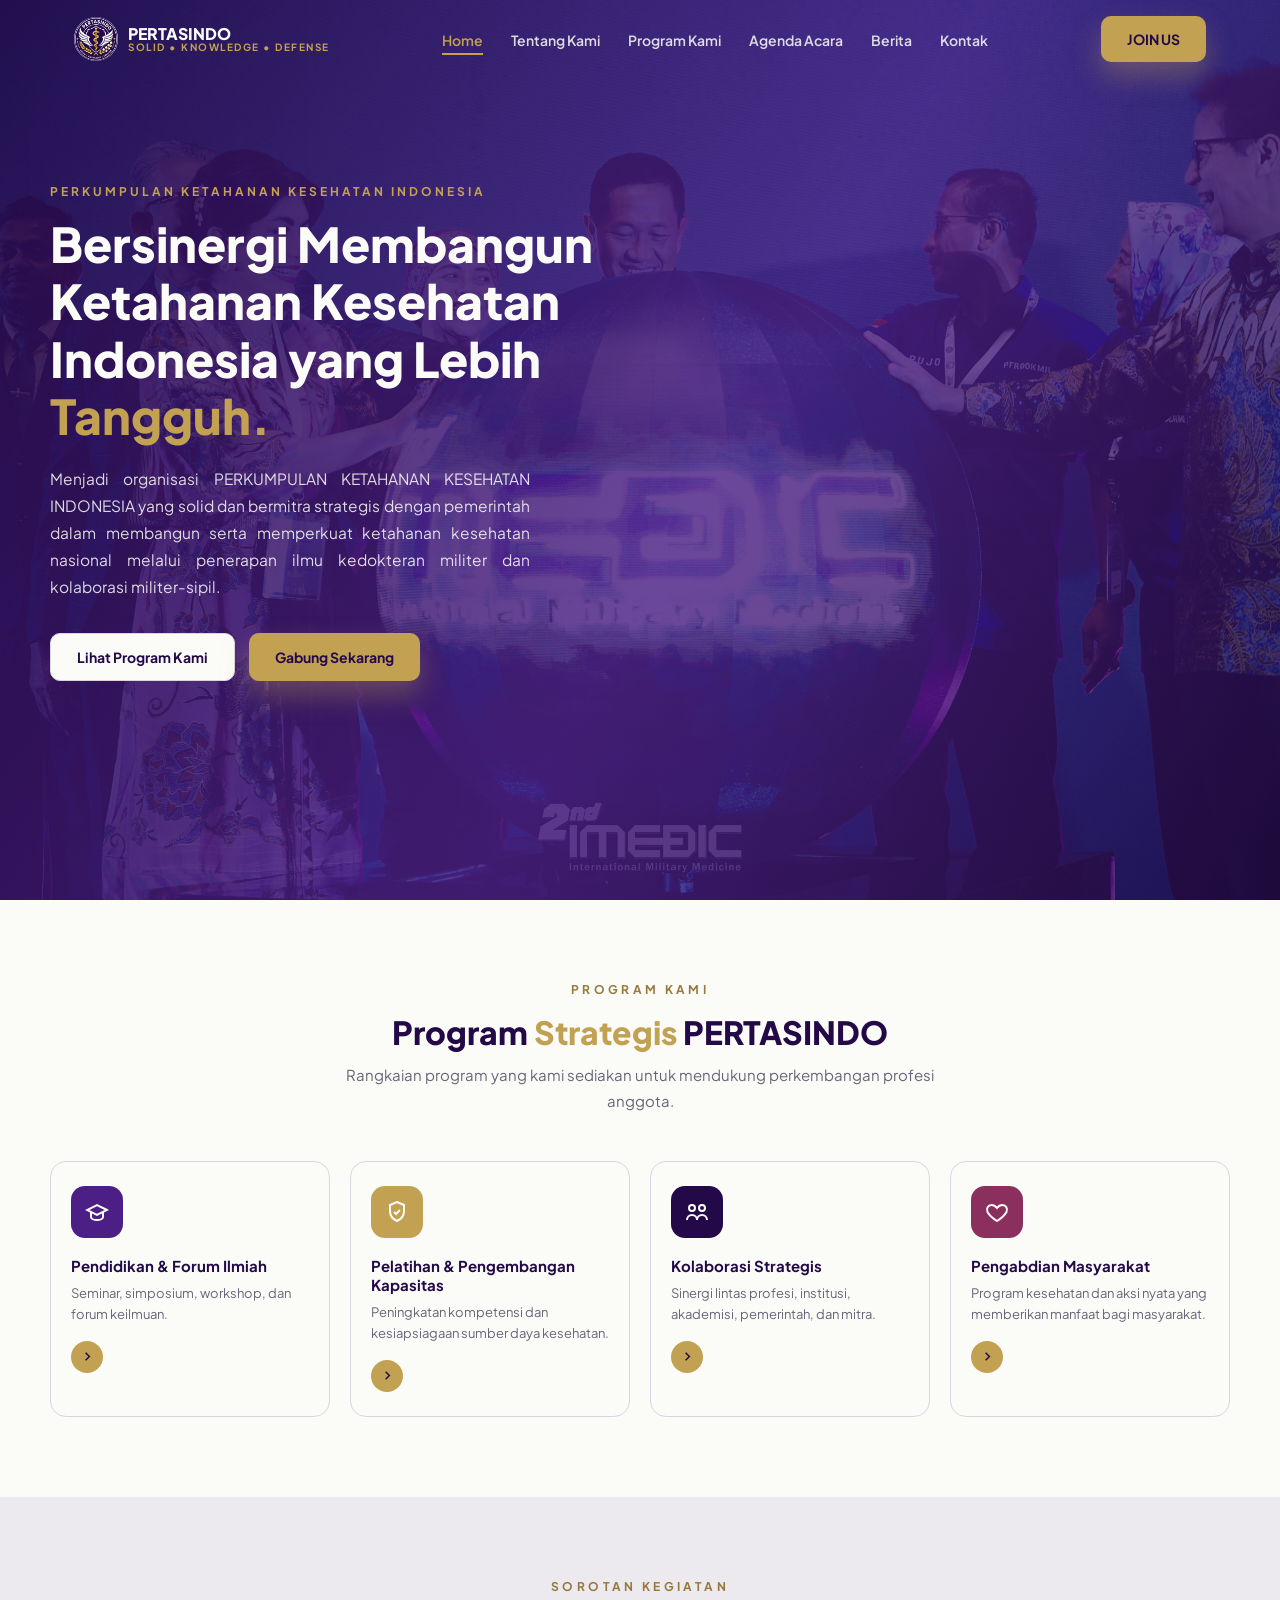
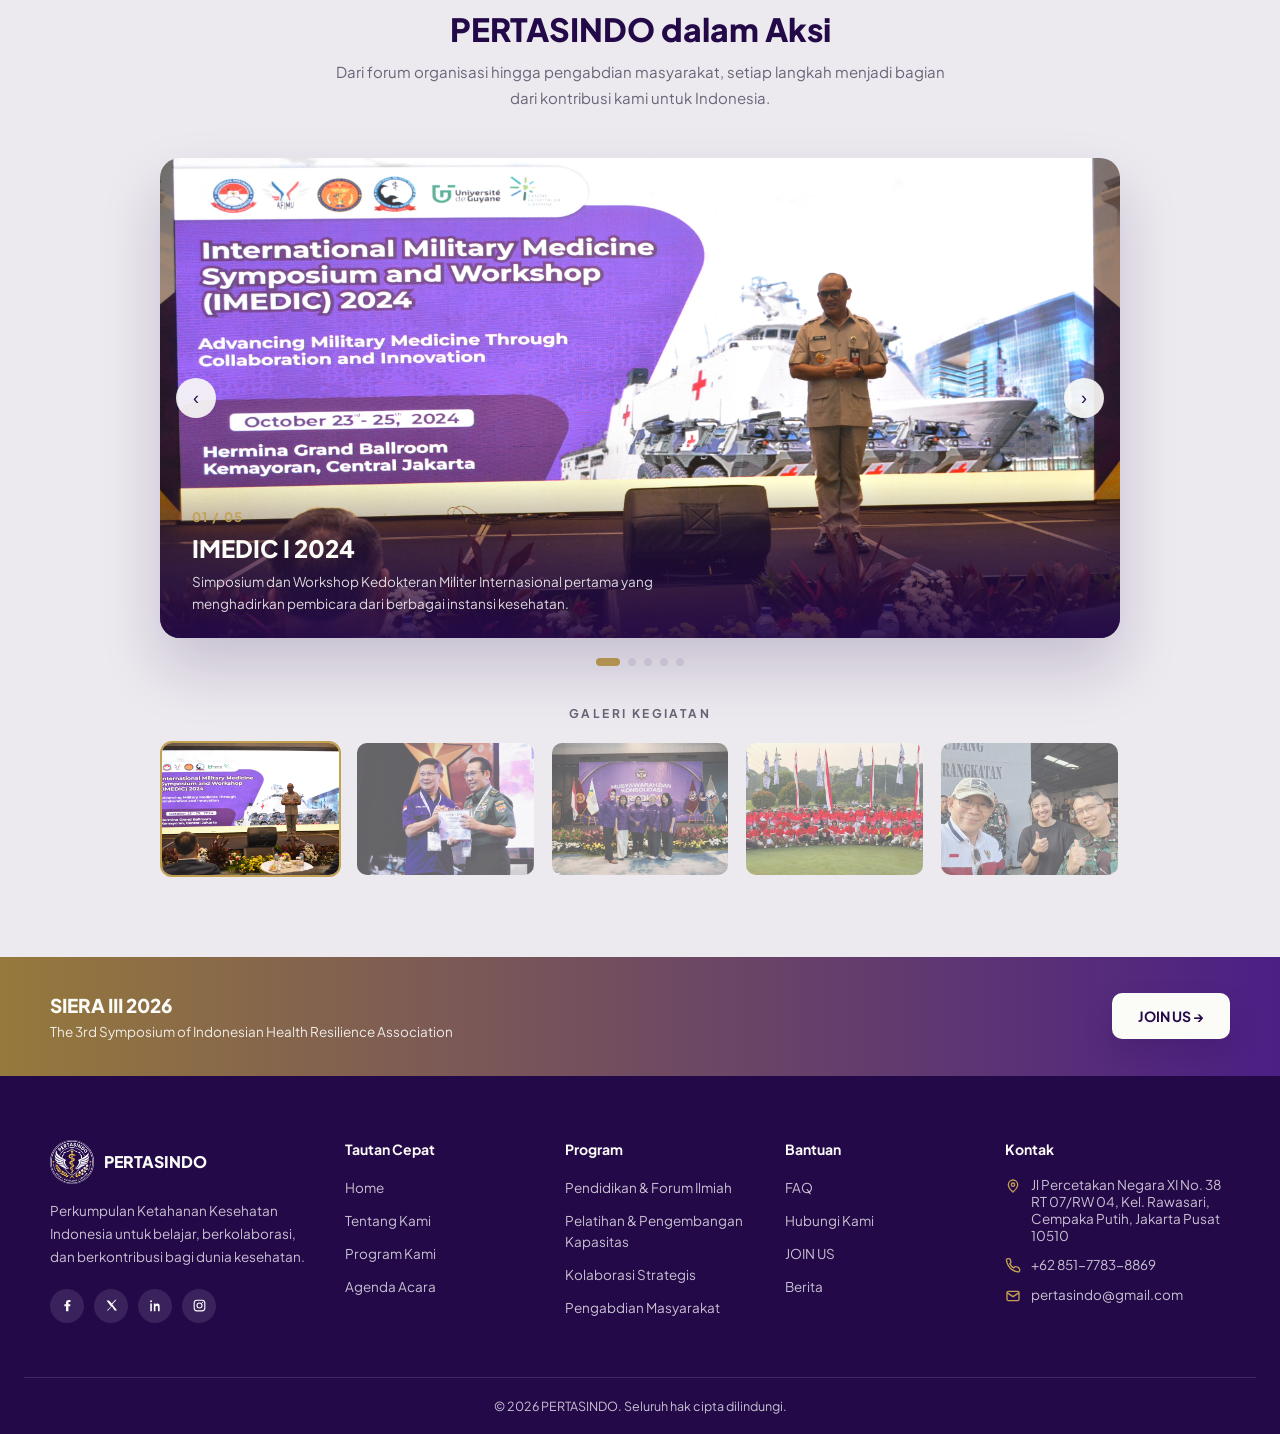
==== commit c34f3576: "feat: add news modal functionality and gallery; include new images for NTT response and health aware" ====
--- a/index.html
+++ b/index.html
@@ -41,7 +41,7 @@
     <div>
       <p class="eyebrow">Perkumpulan Ketahanan Kesehatan Indonesia</p>
       <h1>Bersinergi Membangun Ketahanan Kesehatan Indonesia yang Lebih <span class="accent">Tangguh.</span></h1>
-      <p class="desc">Menjadi organisasi PERKUMPULAN KETAHANAN KESEHATAN INDONESIA yang solid dan bermitra strategis dengan pemerintah dalam membangun serta memperkuat ketahanan kesehatan nasional melalui penerapan ilmu kedokteran militer dan kolaborasi militer-sipil.</p>
+      <p class="desc" style="text-align: justify;">Menjadi organisasi PERKUMPULAN KETAHANAN KESEHATAN INDONESIA yang solid dan bermitra strategis dengan pemerintah dalam membangun serta memperkuat ketahanan kesehatan nasional melalui penerapan ilmu kedokteran militer dan kolaborasi militer-sipil.</p>
       <div class="hero-actions">
         <a class="btn btn-outline" href="services.html">Lihat Program Kami</a>
         <a class="btn btn-teal" href="daftar.html">Gabung Sekarang</a>
--- a/site.css
+++ b/site.css
@@ -809,6 +809,12 @@
 
 .news-thumb svg{ width:44px; height:44px; }
 
+.news-thumb-icon{
+  background:linear-gradient(160deg, var(--blue), var(--teal));
+}
+
+.news-thumb img.thumb-face-top{ object-position:center 25%; }
+
 .news-thumb img{
   width:100%;
   height:100%;
@@ -2022,3 +2028,211 @@
     letter-spacing:0.08em !important;
   }
 }
+
+/* ===== NEWS CARD LINK (news.html) ===== */
+.news-card-link{
+  display:block;
+  text-decoration:none;
+  color:inherit;
+  cursor:pointer;
+}
+
+/* ===== NEWS MODAL / LIGHTBOX (news.html) ===== */
+.news-modal-overlay{
+  display:none;
+  position:fixed;
+  inset:0;
+  background:rgba(15,7,28,0.72);
+  z-index:1000;
+  padding:24px;
+  align-items:center;
+  justify-content:center;
+  overflow-y:auto;
+}
+
+.news-modal-overlay.open{ display:flex; }
+
+.news-modal{
+  background:var(--white);
+  border-radius:20px;
+  width:100%;
+  max-width:720px;
+  max-height:calc(100vh - 48px);
+  overflow-y:auto;
+  position:relative;
+  display:flex;
+  flex-direction:column;
+}
+
+.news-modal-close{
+  position:absolute;
+  top:14px;
+  right:14px;
+  width:36px;
+  height:36px;
+  border-radius:50%;
+  border:none;
+  background:rgba(15,7,28,0.55);
+  color:var(--white);
+  font-size:22px;
+  line-height:1;
+  cursor:pointer;
+  z-index:5;
+  display:flex;
+  align-items:center;
+  justify-content:center;
+}
+
+.news-modal-close:hover{ background:var(--navy); }
+
+.news-modal-media{
+  display:flex;
+  flex-direction:column;
+  background:#000;
+  flex:0 0 auto;
+}
+
+.news-modal-gallery{
+  position:relative;
+  background:#000;
+  aspect-ratio:16/10;
+  overflow:hidden;
+}
+
+.news-modal-slide{
+  position:absolute;
+  inset:0;
+  opacity:0;
+  visibility:hidden;
+  transition:opacity 0.35s ease;
+}
+
+.news-modal-slide.active{ opacity:1; visibility:visible; }
+
+.news-modal-slide img{
+  width:100%;
+  height:100%;
+  object-fit:cover;
+  display:block;
+}
+
+.news-modal-gallery-single img{
+  width:100%;
+  height:100%;
+  object-fit:cover;
+  display:block;
+}
+
+.news-modal-caption{
+  position:absolute;
+  left:0;
+  right:0;
+  bottom:0;
+  margin:0;
+  padding:14px 54px 14px 18px;
+  background:linear-gradient(180deg, rgba(15,7,28,0) 0%, rgba(15,7,28,0.75) 70%);
+  color:var(--white);
+  font-size:13px;
+  line-height:1.5;
+}
+
+.news-modal-nav{
+  position:absolute;
+  top:50%;
+  transform:translateY(-50%);
+  width:36px;
+  height:36px;
+  border-radius:50%;
+  border:none;
+  background:rgba(255,255,255,0.85);
+  color:var(--navy);
+  font-size:20px;
+  cursor:pointer;
+  display:flex;
+  align-items:center;
+  justify-content:center;
+  z-index:4;
+}
+
+.news-modal-nav:hover{ background:var(--white); }
+.news-modal-prev{ left:12px; }
+.news-modal-next{ right:12px; }
+
+.news-modal-count{
+  position:absolute;
+  top:14px;
+  left:18px;
+  color:var(--white);
+  font-size:12px;
+  font-weight:700;
+  letter-spacing:0.04em;
+  background:rgba(15,7,28,0.55);
+  padding:4px 10px;
+  border-radius:20px;
+  z-index:4;
+}
+
+.news-modal-thumbs{
+  display:flex;
+  gap:6px;
+  padding:10px 18px;
+  overflow-x:auto;
+}
+
+.news-modal-thumbs button{
+  flex:0 0 auto;
+  width:44px;
+  height:44px;
+  border-radius:8px;
+  border:2px solid transparent;
+  padding:0;
+  overflow:hidden;
+  cursor:pointer;
+  opacity:0.6;
+}
+
+.news-modal-thumbs button.active{ border-color:var(--teal); opacity:1; }
+
+.news-modal-thumbs img{
+  width:100%;
+  height:100%;
+  object-fit:cover;
+  display:block;
+}
+
+.news-modal-body{
+  padding:28px 28px 32px;
+}
+
+.news-modal-body .news-tag{ margin-bottom:14px; }
+
+.news-modal-body h3{
+  font-size:20px;
+  font-weight:700;
+  color:var(--navy);
+  line-height:1.35;
+  margin-bottom:8px;
+}
+
+.news-modal-body .news-date{
+  display:block;
+  font-size:12px;
+  color:var(--text-gray);
+  margin-bottom:16px;
+}
+
+.news-modal-body p{
+  font-size:14px;
+  line-height:1.7;
+  color:var(--text-gray);
+  margin-bottom:14px;
+  text-align:justify;
+}
+
+.news-modal-body p:last-child{ margin-bottom:0; }
+
+.news-modal-body .news-modal-byline{
+  text-align:right;
+  font-style:italic;
+  color:var(--text-gray);
+}
